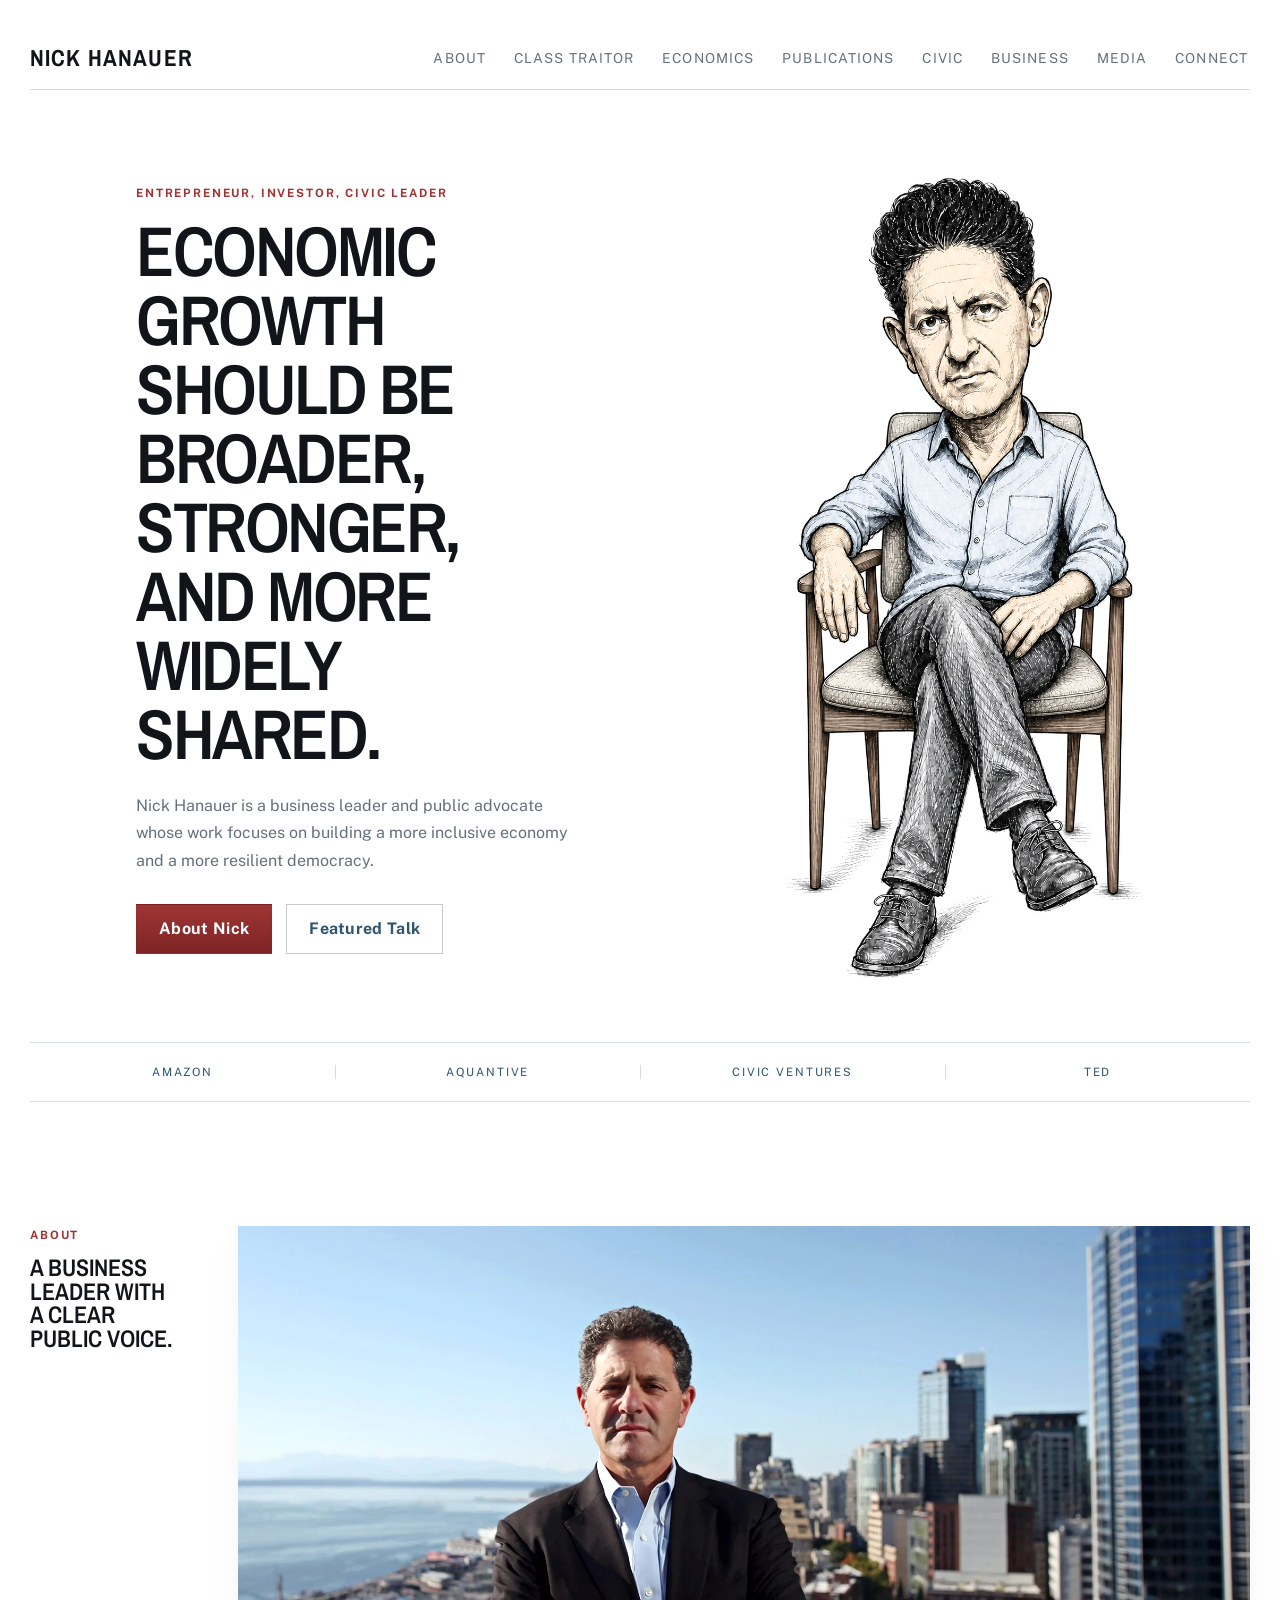
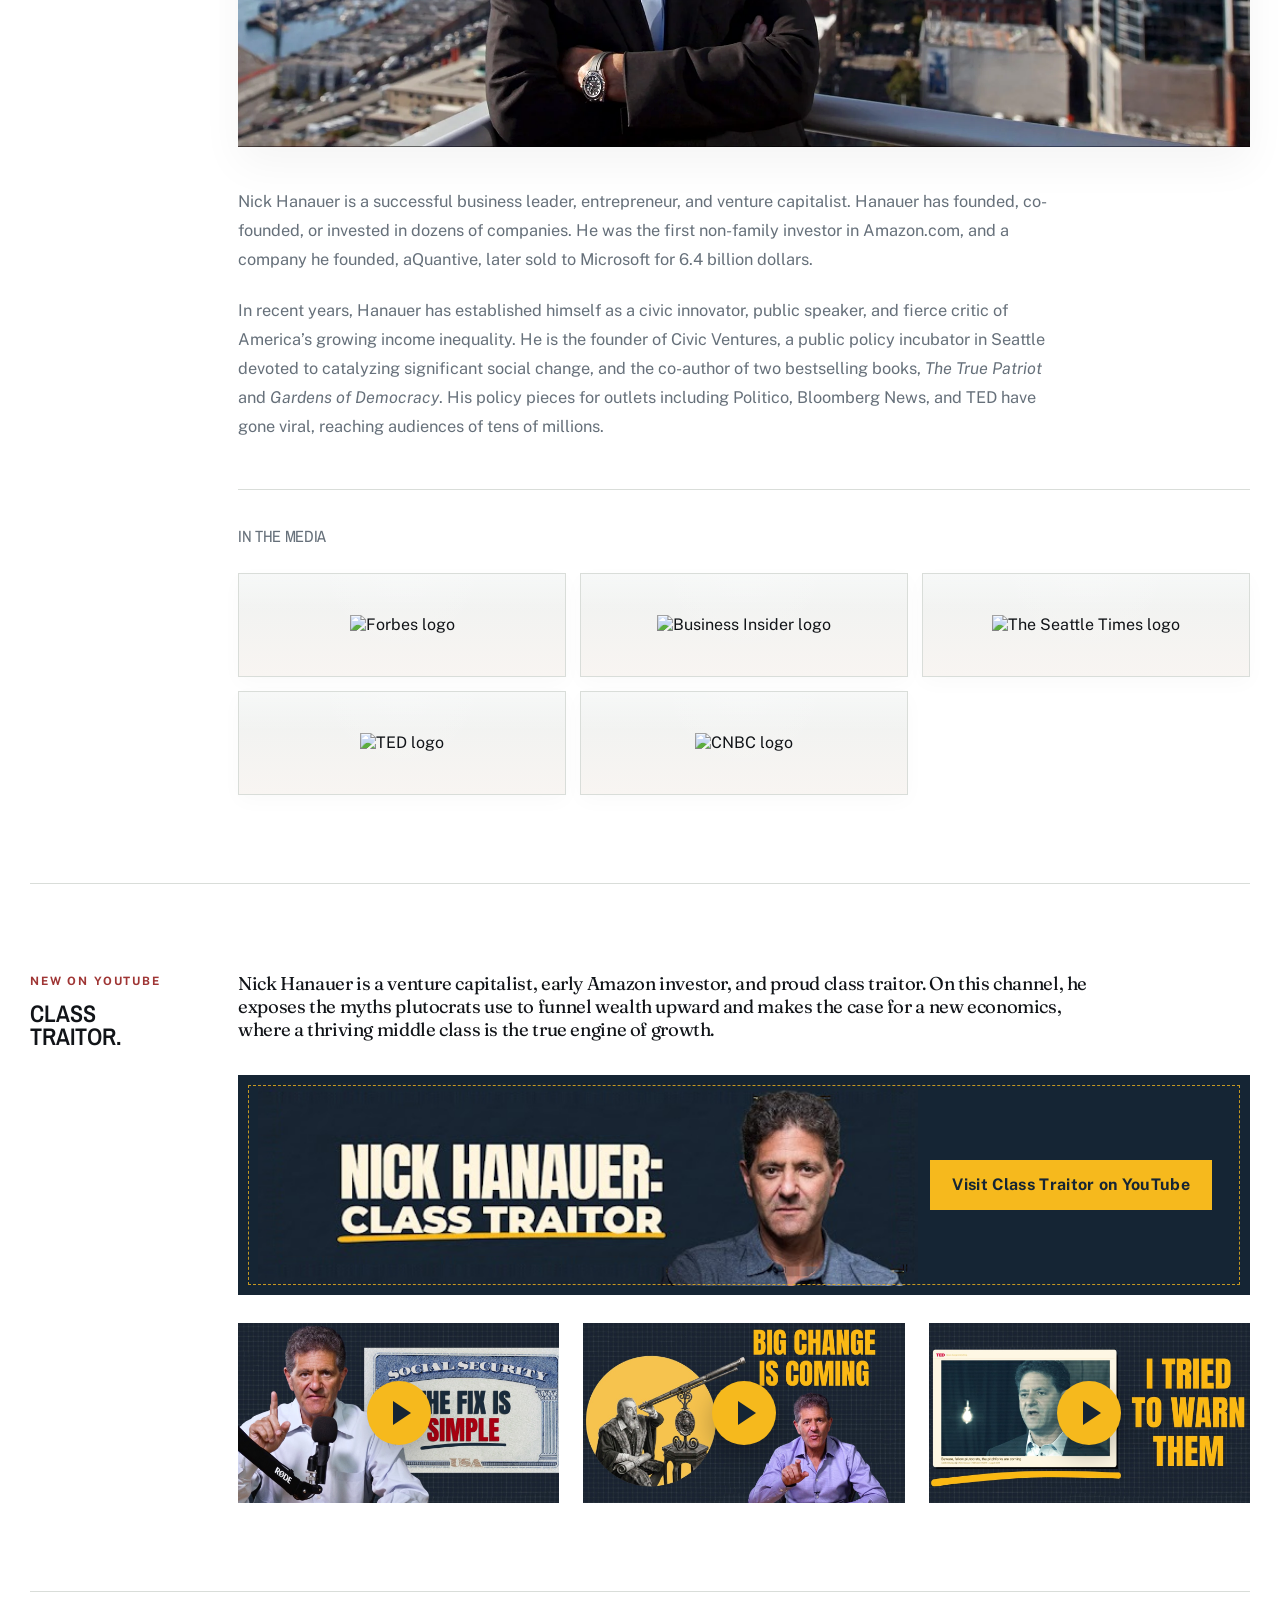
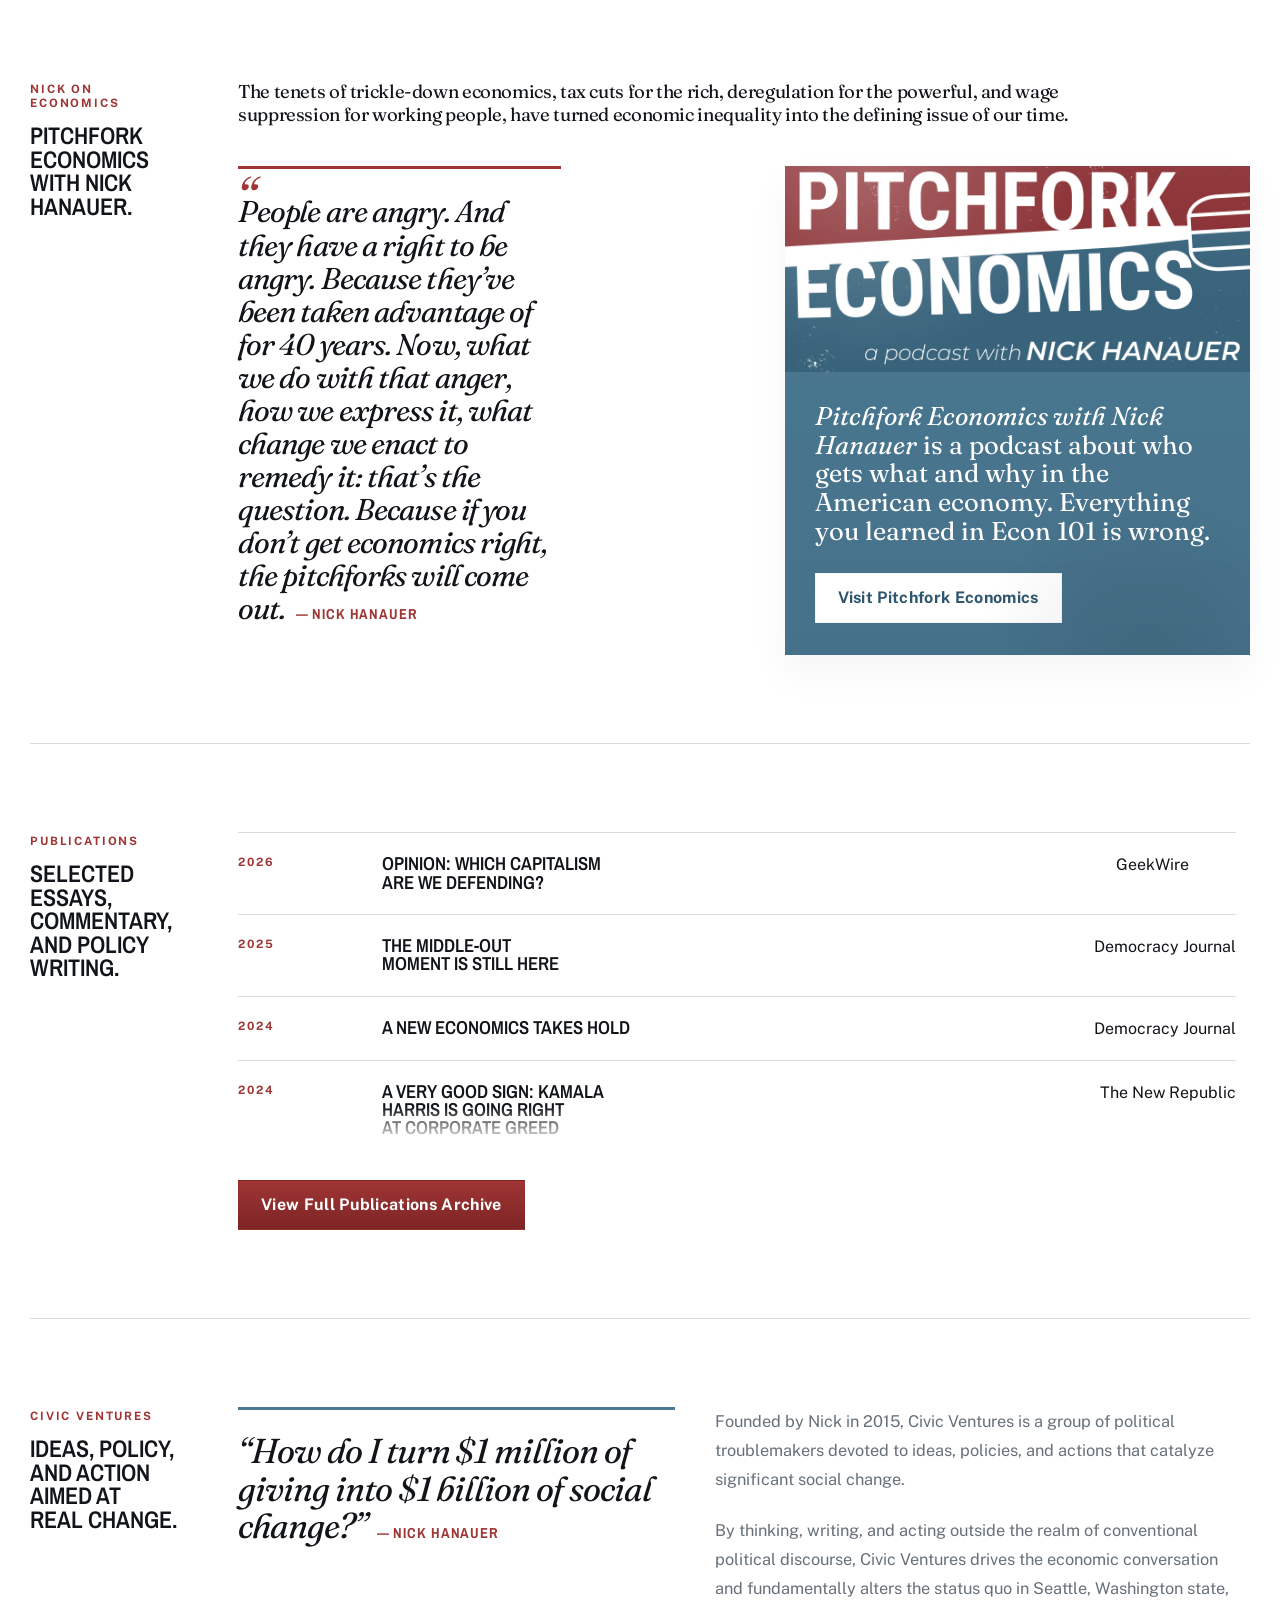
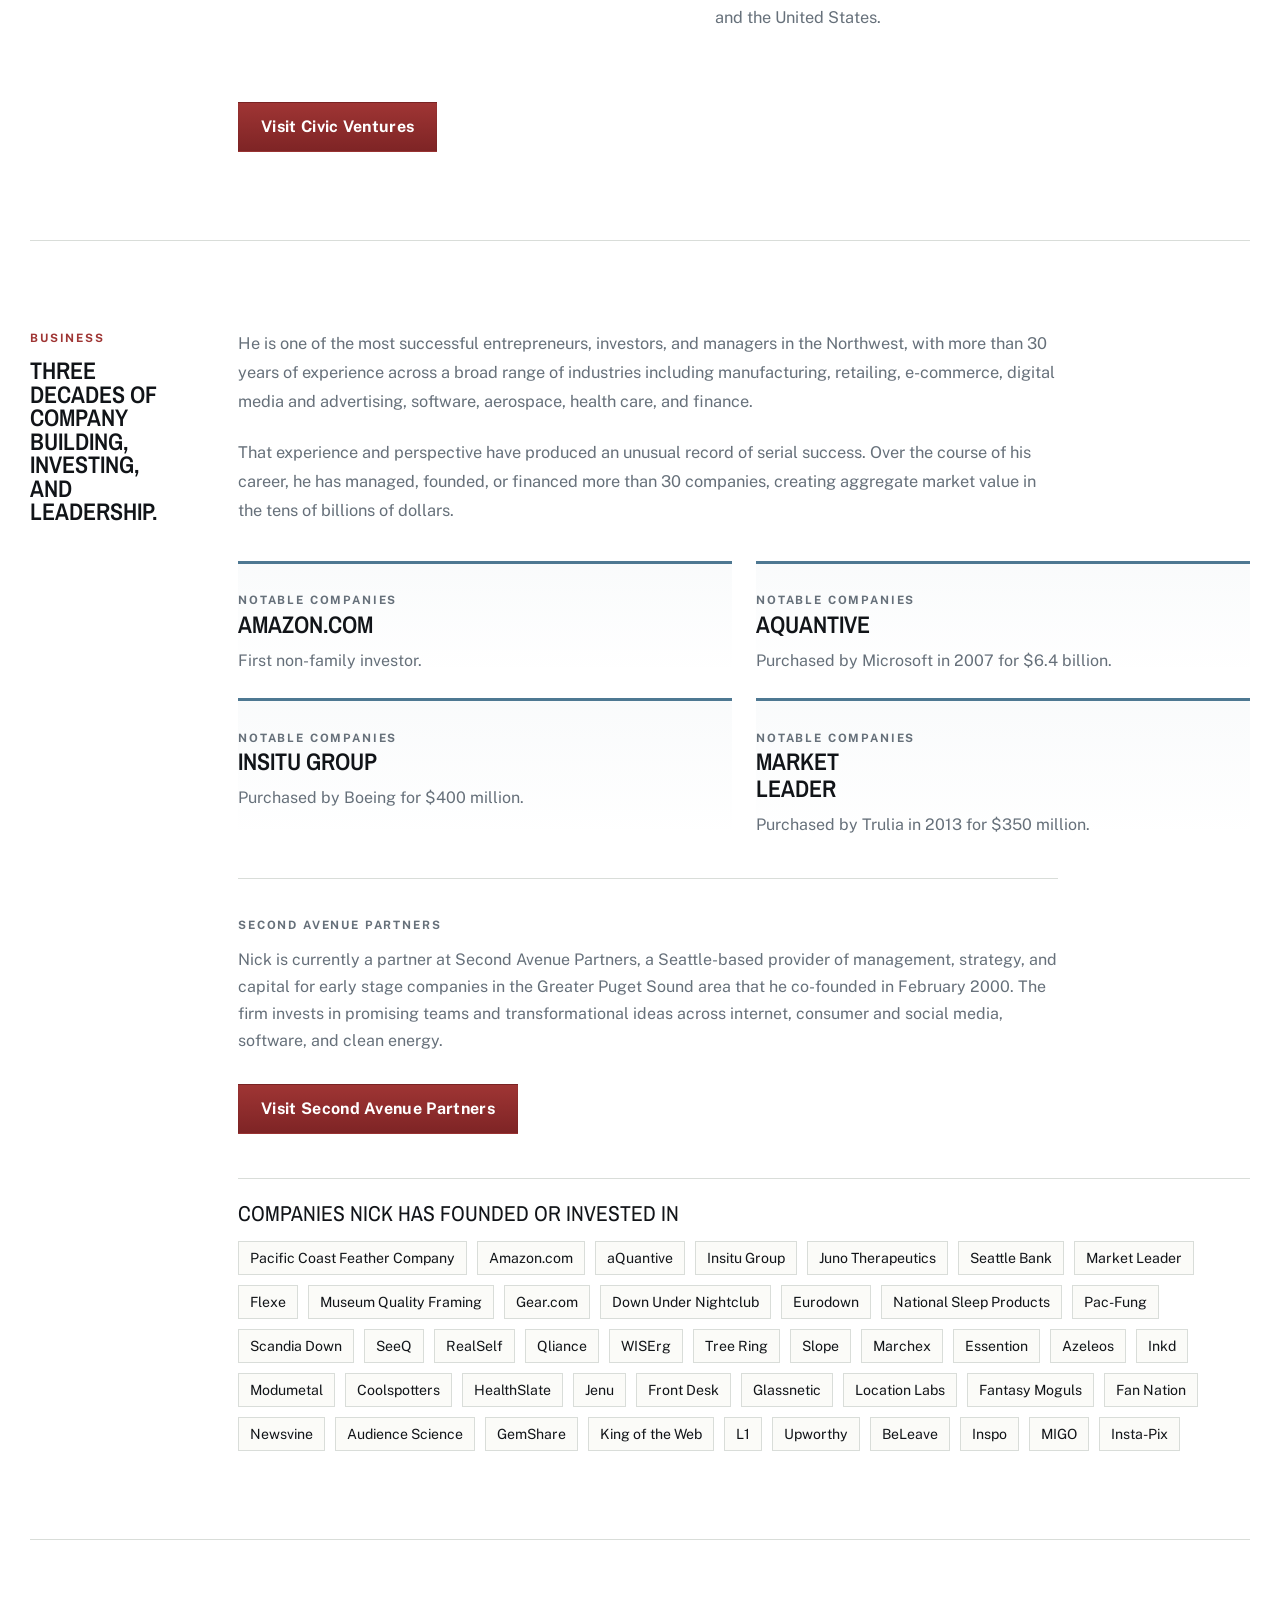
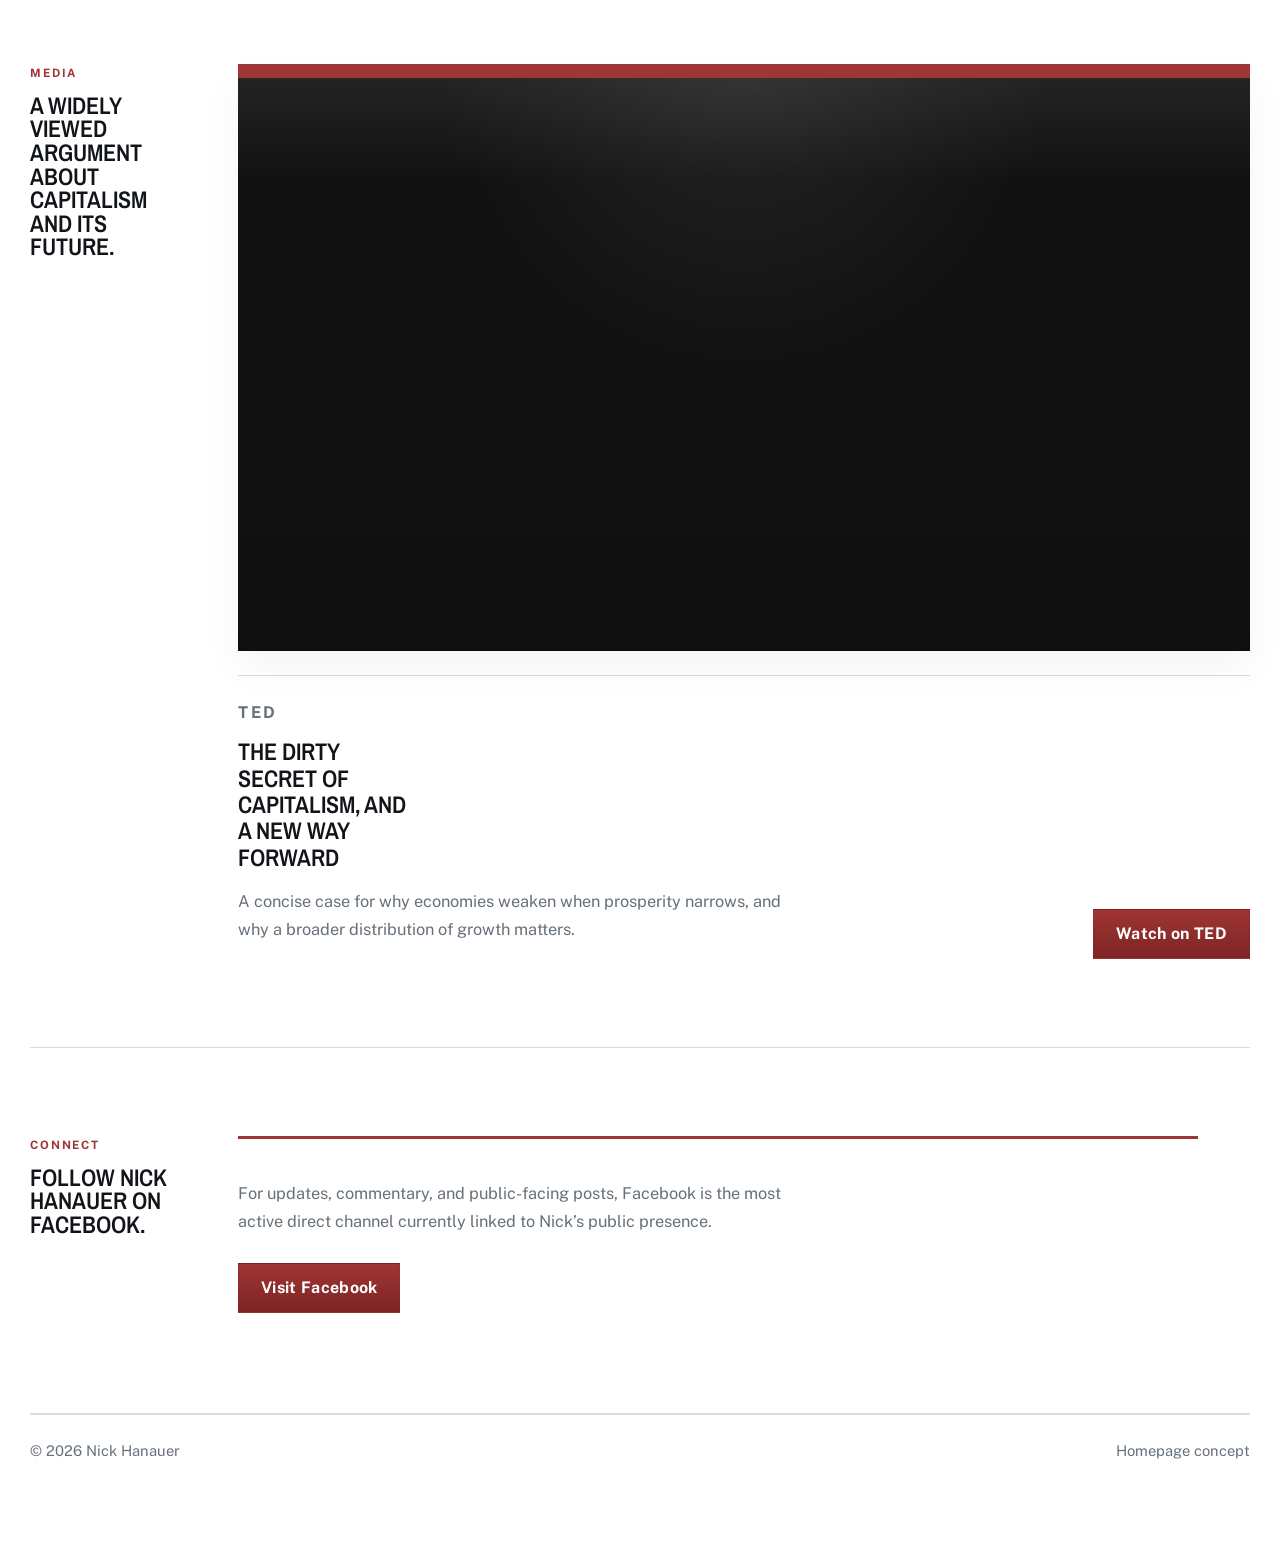
==== index.html @ c059600d "Align hero portrait with proof row" ====
<!doctype html>
<html lang="en">
  <head>
    <meta charset="UTF-8">
    <meta name="viewport" content="width=device-width, initial-scale=1.0">
    <title>Nick Hanauer</title>
    <meta
      name="description"
      content="Nick Hanauer is an entrepreneur, investor, and civic leader focused on building a more inclusive economy."
    >
    <link rel="preconnect" href="https://fonts.googleapis.com">
    <link rel="preconnect" href="https://fonts.gstatic.com" crossorigin>
    <link
      href="https://fonts.googleapis.com/css2?family=Archivo+Narrow:wght@600;700&family=Public+Sans:ital,wght@0,400;0,500;0,600;0,700;0,800;1,300;1,400&family=Fraunces:opsz,wght@9..144,500;9..144,600&display=swap"
      rel="stylesheet"
    >
    <link rel="stylesheet" href="./styles.css?v=8">
    <script src="./script.js?v=2" defer></script>
  </head>
  <body>
    <div class="page-shell">
      <header class="site-header">
        <a class="brand" href="/">Nick Hanauer</a>
        <nav class="site-nav" aria-label="Primary">
          <a href="#about">About</a>
          <a href="#class-traitor">Class Traitor</a>
          <a href="#ideas">Economics</a>
          <a href="#books">Publications</a>
          <a href="#civic">Civic</a>
          <a href="#business">Business</a>
          <a href="#media">Media</a>
          <a href="#contact">Connect</a>
        </nav>
      </header>

      <main>
        <section class="hero">
          <div class="hero-copy">
            <p class="eyebrow">Entrepreneur, Investor, Civic Leader</p>
            <h1>Economic growth should be broader, stronger, and more widely shared.</h1>
            <p class="hero-text">
              Nick Hanauer is a business leader and public advocate whose work
              focuses on building a more inclusive economy and a more resilient
              democracy.
            </p>
            <div class="hero-actions">
              <a class="button button-solid" href="#about">About Nick</a>
              <a class="button button-ghost" href="#media">Featured Talk</a>
            </div>
          </div>
          <div class="hero-portrait-wrap">
            <figure class="hero-portrait">
              <img src="./assets/nick-hero-caricature-newspaper-color-v10.png" alt="Subtly color-washed editorial illustration of Nick Hanauer seated in a narrow modern wood chair">
            </figure>
          </div>
        </section>

        <section class="proof-strip" aria-label="Key credentials">
          <p>Amazon</p>
          <p>aQuantive</p>
          <p>Civic Ventures</p>
          <p>TED</p>
        </section>

        <section class="section intro" id="about">
          <div class="about-layout">
            <div class="section-heading-stack about-rail">
              <p class="section-kicker">About</p>
              <h2>A business leader with a clear public voice.</h2>
            </div>
            <figure class="about-image">
              <img src="./assets/about-kelly-o.webp" alt="Nick Hanauer standing in Seattle">
            </figure>
            <div class="about-copy">
              <p>
                Nick Hanauer is a successful business leader, entrepreneur, and
                venture capitalist. Hanauer has founded, co-founded, or invested
                in dozens of companies. He was the first non-family investor in
                Amazon.com, and a company he founded, aQuantive, later sold to
                Microsoft for 6.4 billion dollars.
              </p>
              <p>
                In recent years, Hanauer has established himself as a civic
                innovator, public speaker, and fierce critic of America’s growing
                income inequality. He is the founder of Civic Ventures, a public
                policy incubator in Seattle devoted to catalyzing significant
                social change, and the co-author of two bestselling books,
                <em>The True Patriot</em> and <em>Gardens of Democracy</em>. His
                policy pieces for outlets including Politico, Bloomberg News, and
                TED have gone viral, reaching audiences of tens of millions.
              </p>
              <div class="media-mentions">
                <p class="media-mentions-title">In the Media</p>
                <div class="media-mentions-grid" aria-label="Media mentions">
                  <div class="media-mention media-mention-forbes">
                    <img
                      src="https://commons.wikimedia.org/wiki/Special:Redirect/file/Forbes_logo.svg"
                      alt="Forbes logo"
                    >
                  </div>
                  <div class="media-mention media-mention-bi">
                    <img
                      src="https://commons.wikimedia.org/wiki/Special:Redirect/file/Business%20Insider%202023%20logo.svg"
                      alt="Business Insider logo"
                    >
                  </div>
                  <div class="media-mention media-mention-times">
                    <img
                      src="https://commons.wikimedia.org/wiki/Special:Redirect/file/The%20Seattle%20Times%20logo.svg"
                      alt="The Seattle Times logo"
                    >
                  </div>
                  <div class="media-mention media-mention-ted">
                    <img
                      src="https://commons.wikimedia.org/wiki/Special:Redirect/file/TED%20three%20letter%20logo.svg"
                      alt="TED logo"
                    >
                  </div>
                  <div class="media-mention media-mention-cnbc">
                    <img
                      src="https://commons.wikimedia.org/wiki/Special:Redirect/file/CNBC%202025.svg"
                      alt="CNBC logo"
                    >
                  </div>
                </div>
              </div>
            </div>
          </div>
        </section>

        <section class="section class-traitor" id="class-traitor" aria-labelledby="class-traitor-title">
          <div class="class-traitor-layout">
            <div class="section-heading-stack class-traitor-rail">
              <p class="section-kicker">New on YouTube</p>
              <h2 id="class-traitor-title">Class Traitor.</h2>
            </div>
            <div class="class-traitor-content">
              <div class="class-traitor-topline">
                <p>
                  Nick Hanauer is a venture capitalist, early Amazon investor,
                  and proud class traitor. On this channel, he exposes the myths
                  plutocrats use to funnel wealth upward and makes the case for a
                  new economics, where a thriving middle class is the true engine
                  of growth.
                </p>
              </div>
              <div class="class-traitor-header">
                <div class="class-traitor-visual">
                  <img
                    class="class-traitor-banner"
                    src="./assets/class-traitor-lockup.jpg"
                    alt="Nick Hanauer: Class Traitor"
                  >
                </div>
                <div class="class-traitor-action">
                  <a
                    class="button class-traitor-button"
                    href="https://www.youtube.com/@nickhanauerclasstraitor"
                    target="_blank"
                    rel="noreferrer"
                  >
                    Visit Class Traitor on YouTube
                  </a>
                </div>
              </div>

              <div class="class-traitor-stage" aria-live="polite" hidden>
                <div class="class-traitor-stage-frame"></div>
              </div>

              <div class="class-traitor-videos" aria-label="Latest Class Traitor videos">
                <article class="class-traitor-video">
                  <div class="class-traitor-frame">
                    <button class="video-poster" type="button" data-youtube-id="oIpr_ajGm8o" aria-label="Play How We Fix Social Security">
                      <img src="./assets/class-traitor-social-security.jpg" alt="">
                      <span class="video-play" aria-hidden="true"></span>
                    </button>
                  </div>
                </article>
                <article class="class-traitor-video">
                  <div class="class-traitor-frame">
                    <button class="video-poster" type="button" data-youtube-id="lfgv3SVcLHk" aria-label="Play An Economic Dam Is Breaking">
                      <img src="./assets/class-traitor-economic-dam.jpg" alt="">
                      <span class="video-play" aria-hidden="true"></span>
                    </button>
                  </div>
                </article>
                <article class="class-traitor-video">
                  <div class="class-traitor-frame">
                    <button class="video-poster" type="button" data-youtube-id="ZjnrUi1CtH8" aria-label="Play The Pitchforks Are Here">
                      <img src="./assets/class-traitor-pitchforks.jpg" alt="">
                      <span class="video-play" aria-hidden="true"></span>
                    </button>
                  </div>
                </article>
              </div>
            </div>
          </div>
        </section>

        <section class="section economics" id="ideas">
          <div class="economics-layout">
            <div class="section-heading-stack economics-rail">
              <p class="section-kicker">Nick On Economics</p>
              <h2>Pitchfork Economics with Nick Hanauer.</h2>
            </div>
            <div class="economics-content">
              <div class="economics-topline">
                <p>
                  The tenets of trickle-down economics, tax cuts for the rich,
                  deregulation for the powerful, and wage suppression for working
                  people, have turned economic inequality into the defining issue
                  of our time.
                </p>
              </div>

              <div class="economics-feature-grid">
                <blockquote class="economics-quote economics-quote-display">
                  <span class="quote-mark">“</span>
                  People are angry. And they have a right to be angry. Because
                  they’ve been taken advantage of for 40 years. Now, what we do
                  with that anger, how we express it, what change we enact to
                  remedy it: that’s the question. Because if you don’t get
                  economics right, the pitchforks will come out.
                  <span class="economics-inline-attribution">— Nick Hanauer</span>
                </blockquote>

                <div class="podcast-feature">
                  <div class="podcast-branding">
                    <img
                      src="./assets/pitchfork-economics-banner.png"
                      alt="Pitchfork Economics banner"
                    >
                  </div>
                  <div class="podcast-copy">
                    <p>
                      <em>Pitchfork Economics with Nick Hanauer</em> is a
                      podcast about who gets what and why in the American
                      economy. Everything you learned in Econ 101 is wrong.
                    </p>
                    <div class="hero-actions">
                      <a class="button button-solid" href="http://www.pitchforkeconomics.com/">
                        Visit Pitchfork Economics
                      </a>
                    </div>
                  </div>
                </div>
              </div>
            </div>
          </div>
        </section>

        <section class="section books" id="books">
          <div class="publications-layout">
            <div class="section-heading-stack publications-rail">
              <p class="section-kicker">Publications</p>
              <h2>Selected essays, commentary, and policy writing.</h2>
            </div>
            <div class="publications-content">
              <div class="list-block">
                <article class="list-row">
                  <p class="list-label">2026</p>
                  <h3>
                    <a href="https://www.geekwire.com/2026/opinion-which-capitalism-are-we-defending/" target="_blank" rel="noreferrer">
                      Opinion: Which capitalism are we defending?
                    </a>
                  </h3>
                  <p>GeekWire</p>
                </article>
                <article class="list-row">
                  <p class="list-label">2025</p>
                  <h3>
                    <a href="https://democracyjournal.org/magazine/76/the-middle-out-moment-is-still-here/" target="_blank" rel="noreferrer">
                      The Middle-Out Moment Is Still Here
                    </a>
                  </h3>
                  <p>Democracy Journal</p>
                </article>
                <article class="list-row">
                  <p class="list-label">2024</p>
                  <h3>
                    <a href="https://democracyjournal.org/magazine/72/a-new-economics-takes-hold/" target="_blank" rel="noreferrer">
                      A New Economics Takes Hold
                    </a>
                  </h3>
                  <p>Democracy Journal</p>
                </article>
                <article class="list-row">
                  <p class="list-label">2024</p>
                  <h3>
                    <a href="https://newrepublic.com/article/184937/harris-price-gouging-corporations" target="_blank" rel="noreferrer">
                      A Very Good Sign: Kamala Harris Is Going Right at Corporate Greed
                    </a>
                  </h3>
                  <p>The New Republic</p>
                </article>
                <article class="list-row">
                  <p class="list-label">2024</p>
                  <h3>
                    <a href="https://newrepublic.com/article/186863/kamala-harris-economic-policy-new-majoritarian-center" target="_blank" rel="noreferrer">
                      How Kamala Harris Is Creating a New Majoritarian Center
                    </a>
                  </h3>
                  <p>The New Republic</p>
                </article>
                <article class="list-row">
                  <p class="list-label">2023</p>
                  <h3>
                    <a href="https://time.com/6343210/bidenomics-middle-out-economics/" target="_blank" rel="noreferrer">
                      Bidenomics is Real Economics
                    </a>
                  </h3>
                  <p>TIME</p>
                </article>
                <article class="list-row">
                  <p class="list-label">2023</p>
                  <h3>
                    <a href="https://prospect.org/economy/transformation-at-heart-of-bidens-middle-out-economic-agenda/" target="_blank" rel="noreferrer">
                      The Transformation at the Heart of Biden’s Middle-Out Economic Agenda
                    </a>
                  </h3>
                  <p>The American Prospect</p>
                </article>
                <article class="list-row">
                  <p class="list-label">2023</p>
                  <h3>
                    <a href="https://prospect.org/economy/six-ways-existing-economic-models-are-killing-the-economy/" target="_blank" rel="noreferrer">
                      Six Ways Existing Economic Models Are Killing the Economy
                    </a>
                  </h3>
                  <p>The American Prospect</p>
                </article>
                <article class="list-row">
                  <p class="list-label">2022</p>
                  <h3>
                    <a href="https://democracyjournal.org/magazine/65/is-middle-out-bidens-new-deal/" target="_blank" rel="noreferrer">
                      Is “Middle-Out” Biden’s New Deal?
                    </a>
                  </h3>
                  <p>Democracy Journal</p>
                </article>
                <article class="list-row">
                  <p class="list-label">2022</p>
                  <h3>
                    <a href="https://newrepublic.com/article/167544/middle-out-economics-biden" target="_blank" rel="noreferrer">
                      I Helped Coin the Phrase “Middle-Out Economics.” Biden Is Making It a Reality
                    </a>
                  </h3>
                  <p>The New Republic</p>
                </article>
                <article class="list-row">
                  <p class="list-label">2021</p>
                  <h3>
                    <a href="https://newrepublic.com/article/163775/biden-plan-tax-rich-people-best-way-grow-economy" target="_blank" rel="noreferrer">
                      Biden’s Plan to Tax Rich People Like Me is the Best Way to Grow the Economy
                    </a>
                  </h3>
                  <p>The New Republic</p>
                </article>
                <article class="list-row">
                  <p class="list-label">2021</p>
                  <h3>
                    <a href="https://www.seattletimes.com/opinion/please-tax-my-capital-gains-profits-washingtons-crises-demand-it/" target="_blank" rel="noreferrer">
                      Please tax my capital-gains profits: Washington’s crises demand it
                    </a>
                  </h3>
                  <p>The Seattle Times</p>
                </article>
                <article class="list-row">
                  <p class="list-label">2020</p>
                  <h3>
                    <a href="https://time.com/5888024/50-trillion-income-inequality-america/" target="_blank" rel="noreferrer">
                      The Top 1% of Americans Have Taken $50 Trillion From the Bottom 90%
                    </a>
                  </h3>
                  <p>TIME</p>
                </article>
                <article class="list-row">
                  <p class="list-label">2020</p>
                  <h3>
                    <a href="https://prospect.org/coronavirus/our-uniquely-american-virus/" target="_blank" rel="noreferrer">
                      Our Uniquely American Virus
                    </a>
                  </h3>
                  <p>The American Prospect</p>
                </article>
                <article class="list-row">
                  <p class="list-label">2019</p>
                  <h3>
                    <a href="https://www.businessinsider.com/overtime-pay-worker-productivity-inequality-2019-6" target="_blank" rel="noreferrer">
                      Bosses like me have had the power to force employees to work overtime for free
                    </a>
                  </h3>
                  <p>Business Insider</p>
                </article>
                <article class="list-row">
                  <p class="list-label">2019</p>
                  <h3>
                    <a href="https://www.politico.com/magazine/story/2019/06/26/democrats-party-of-growth-227212/" target="_blank" rel="noreferrer">
                      Democrats are the Party of Growth: A Sympathetic Zillionaire's Advice to Democrats
                    </a>
                  </h3>
                  <p>Politico</p>
                </article>
                <article class="list-row">
                  <p class="list-label">2018</p>
                  <h3>
                    <a href="https://prospect.org/economy/want-expand-economy-tax-rich/" target="_blank" rel="noreferrer">
                      Want to Expand the Economy? Tax the Rich!
                    </a>
                  </h3>
                  <p>The American Prospect</p>
                </article>
                <article class="list-row">
                  <p class="list-label">2017</p>
                  <h3>
                    <a href="https://www.politico.com/magazine/story/2017/07/18/trumpism-plutocrats-cure-215386/" target="_blank" rel="noreferrer">
                      To My Fellow Plutocrats: You Can Cure Trumpism
                    </a>
                  </h3>
                  <p>Politico</p>
                </article>
                <article class="list-row">
                  <p class="list-label">2016</p>
                  <h3>
                    <a href="https://ideas.ted.com/opinion-how-the-gop-scammed-its-voters-and-created-trump/" target="_blank" rel="noreferrer">
                      Opinion: How the GOP scammed its voters... and created Trump
                    </a>
                  </h3>
                  <p>TED Ideas</p>
                </article>
                <article class="list-row">
                  <p class="list-label">2015</p>
                  <h3>
                    <a href="https://www.theatlantic.com/business/archive/2015/02/stock-buybacks-are-killing-the-american-economy/385259/" target="_blank" rel="noreferrer">
                      Stock Buybacks Are Killing the American Economy
                    </a>
                  </h3>
                  <p>The Atlantic</p>
                </article>
                <article class="list-row">
                  <p class="list-label">2014</p>
                  <h3>
                    <a href="https://www.politico.com/magazine/story/2014/06/the-pitchforks-are-coming-for-us-plutocrats-108014/" target="_blank" rel="noreferrer">
                      The Pitchforks Are Coming... For Us Plutocrats
                    </a>
                  </h3>
                  <p>Politico</p>
                </article>
              </div>
              <div class="hero-actions publications-actions">
                <a class="button button-solid" href="https://www.nickhanauer.com/publications">
                  View Full Publications Archive
                </a>
              </div>
            </div>
          </div>
        </section>

        <section class="section civic" id="civic">
          <div class="civic-layout">
            <div class="section-heading-stack civic-rail">
              <p class="section-kicker">Civic Ventures</p>
              <h2>Ideas, policy, and action aimed at real change.</h2>
            </div>
            <div class="civic-content">
              <blockquote class="civic-quote">
                “How do I turn $1 million of giving into $1 billion of social
                change?” <span class="civic-inline-attribution">— Nick Hanauer</span>
              </blockquote>
              <div class="civic-body">
                <p>
                  Founded by Nick in 2015, Civic Ventures is a group of
                  political troublemakers devoted to ideas, policies, and
                  actions that catalyze significant social change.
                </p>
                <p>
                  By thinking, writing, and acting outside the realm of
                  conventional political discourse, Civic Ventures drives the
                  economic conversation and fundamentally alters the status quo
                  in Seattle, Washington state, and the United States.
                </p>
              </div>
              <div class="hero-actions">
                <a class="button button-solid" href="http://civic-ventures.com/">
                  Visit Civic Ventures
                </a>
              </div>
            </div>
          </div>
        </section>

        <section class="section business" id="business">
          <div class="business-layout">
            <div class="section-heading-stack business-rail">
              <p class="section-kicker">Business</p>
              <h2>Three decades of company building, investing, and leadership.</h2>
            </div>
            <div class="business-content">
              <div class="business-intro">
                <p>
                  He is one of the most successful entrepreneurs, investors, and
                  managers in the Northwest, with more than 30 years of
                  experience across a broad range of industries including
                  manufacturing, retailing, e-commerce, digital media and
                  advertising, software, aerospace, health care, and finance.
                </p>
                <p>
                  That experience and perspective have produced an unusual
                  record of serial success. Over the course of his career, he
                  has managed, founded, or financed more than 30 companies,
                  creating aggregate market value in the tens of billions of
                  dollars.
                </p>
              </div>

              <div class="business-highlights">
                <article class="business-highlight">
                  <p class="list-label">Notable Companies</p>
                  <h3>Amazon.com</h3>
                  <p>First non-family investor.</p>
                </article>
                <article class="business-highlight">
                  <p class="list-label">Notable Companies</p>
                  <h3>aQuantive</h3>
                  <p>Purchased by Microsoft in 2007 for $6.4 billion.</p>
                </article>
                <article class="business-highlight">
                  <p class="list-label">Notable Companies</p>
                  <h3>Insitu Group</h3>
                  <p>Purchased by Boeing for $400 million.</p>
                </article>
                <article class="business-highlight">
                  <p class="list-label">Notable Companies</p>
                  <h3>Market Leader</h3>
                  <p>Purchased by Trulia in 2013 for $350 million.</p>
                </article>
              </div>

              <div class="business-partner">
                <p class="list-label">Second Avenue Partners</p>
                <p>
                  Nick is currently a partner at Second Avenue Partners, a
                  Seattle-based provider of management, strategy, and capital
                  for early stage companies in the Greater Puget Sound area that
                  he co-founded in February 2000. The firm invests in promising
                  teams and transformational ideas across internet, consumer and
                  social media, software, and clean energy.
                </p>
                <div class="hero-actions">
                  <a class="button button-solid" href="https://www.secondave.com/">
                    Visit Second Avenue Partners
                  </a>
                </div>
              </div>

              <div class="business-companies">
                <p class="business-companies-title">Companies Nick has founded or invested in</p>
                <div class="business-company-grid">
                  <span>Pacific Coast Feather Company</span>
                  <span>Amazon.com</span>
                  <span>aQuantive</span>
                  <span>Insitu Group</span>
                  <span>Juno Therapeutics</span>
                  <span>Seattle Bank</span>
                  <span>Market Leader</span>
                  <span>Flexe</span>
                  <span>Museum Quality Framing</span>
                  <span>Gear.com</span>
                  <span>Down Under Nightclub</span>
                  <span>Eurodown</span>
                  <span>National Sleep Products</span>
                  <span>Pac-Fung</span>
                  <span>Scandia Down</span>
                  <span>SeeQ</span>
                  <span>RealSelf</span>
                  <span>Qliance</span>
                  <span>WISErg</span>
                  <span>Tree Ring</span>
                  <span>Slope</span>
                  <span>Marchex</span>
                  <span>Essention</span>
                  <span>Azeleos</span>
                  <span>Inkd</span>
                  <span>Modumetal</span>
                  <span>Coolspotters</span>
                  <span>HealthSlate</span>
                  <span>Jenu</span>
                  <span>Front Desk</span>
                  <span>Glassnetic</span>
                  <span>Location Labs</span>
                  <span>Fantasy Moguls</span>
                  <span>Fan Nation</span>
                  <span>Newsvine</span>
                  <span>Audience Science</span>
                  <span>GemShare</span>
                  <span>King of the Web</span>
                  <span>L1</span>
                  <span>Upworthy</span>
                  <span>BeLeave</span>
                  <span>Inspo</span>
                  <span>MIGO</span>
                  <span>Insta-Pix</span>
                </div>
              </div>
            </div>
          </div>
        </section>

        <section class="section media" id="media">
          <div class="media-layout">
            <div class="section-heading-stack media-rail">
              <p class="section-kicker">Media</p>
              <h2>A widely viewed argument about capitalism and its future.</h2>
            </div>
            <div class="media-feature">
              <div class="video-frame">
                <iframe
                  src="https://embed.ted.com/talks/nick_hanauer_the_dirty_secret_of_capitalism_and_a_new_way_forward"
                  title="Nick Hanauer TED Talk"
                  loading="lazy"
                  allow="autoplay; fullscreen; picture-in-picture"
                  allowfullscreen
                ></iframe>
              </div>
              <div class="media-caption">
                <div class="media-copy">
                  <p class="list-label">TED</p>
                  <h3>The dirty secret of capitalism, and a new way forward</h3>
                  <p>
                    A concise case for why economies weaken when prosperity narrows,
                    and why a broader distribution of growth matters.
                  </p>
                </div>
                <div class="hero-actions">
                  <a class="button button-solid" href="https://www.ted.com/talks/nick_hanauer_the_dirty_secret_of_capitalism_and_a_new_way_forward">Watch on TED</a>
                </div>
              </div>
            </div>
          </div>
        </section>

        <section class="section contact" id="contact">
          <div class="contact-layout">
            <div class="section-heading-stack contact-rail">
              <p class="section-kicker">Connect</p>
              <h2>Follow Nick Hanauer on Facebook.</h2>
            </div>
            <div class="contact-panel">
              <p>
                For updates, commentary, and public-facing posts, Facebook is the
                most active direct channel currently linked to Nick’s public
                presence.
              </p>
              <div class="hero-actions">
                <a class="button button-solid" href="https://www.facebook.com/NickHanauer">Visit Facebook</a>
              </div>
            </div>
          </div>
        </section>
      </main>

      <footer class="site-footer">
        <p>© 2026 Nick Hanauer</p>
        <p>Homepage concept</p>
      </footer>
    </div>
  </body>
</html>
---- styles.css ----
:root {
  --bg: #ffffff;
  --surface: #ffffff;
  --surface-soft: #f7f8fa;
  --surface-tint: #fbfbf8;
  --text: #111418;
  --muted: #66707a;
  --line: #d9ddd9;
  --line-strong: #c7ccc8;
  --accent: #4e7892;
  --accent-deep: #2e566e;
  --signal: #9f3534;
  --signal-deep: #7e2425;
  --accent-soft: #eef4f7;
  --shadow: 0 18px 40px rgba(16, 20, 24, 0.045);
  --max-width: 1220px;
  --rail-width: 168px;
  --section-gap: 40px;
  --body-measure: 82ch;
}

* {
  box-sizing: border-box;
}

html {
  scroll-behavior: smooth;
}

body {
  margin: 0;
  font-family: "Public Sans", sans-serif;
  color: var(--text);
  -webkit-font-smoothing: antialiased;
  text-rendering: optimizeLegibility;
  background: #ffffff;
}

img,
iframe {
  max-width: 100%;
}

a {
  color: inherit;
  text-decoration: none;
}

.page-shell {
  width: min(calc(100% - 32px), var(--max-width));
  margin: 0 auto;
  padding: 20px 0 64px;
  position: relative;
}

.page-shell::before {
  content: "";
  position: absolute;
  inset: 86px 0 auto 0;
  height: 560px;
  background: none;
  pointer-events: none;
  z-index: 0;
}

.site-header,
.proof-strip,
.site-footer {
  border: 1px solid var(--line);
  background: #ffffff;
  position: relative;
  z-index: 1;
}

.site-header {
  display: flex;
  align-items: center;
  justify-content: space-between;
  gap: 28px;
  padding: 22px 0 16px;
  border-radius: 0;
  border-left: 0;
  border-right: 0;
  border-top: 0;
  box-shadow: none;
  position: sticky;
  top: 0;
  backdrop-filter: blur(10px);
  z-index: 20;
}

.brand {
  font-family: "Archivo Narrow", sans-serif;
  font-size: 1.45rem;
  font-weight: 700;
  letter-spacing: 0.05em;
  text-transform: uppercase;
}

.site-nav {
  display: flex;
  flex-wrap: wrap;
  gap: 28px;
  color: var(--muted);
  font-size: 0.86rem;
  letter-spacing: 0.08em;
  text-transform: uppercase;
  padding-right: 2px;
  row-gap: 10px;
}

.site-nav a:hover,
.site-nav a:focus-visible {
  color: var(--text);
}

.site-nav a {
  position: relative;
}

.site-nav a::after {
  content: "";
  position: absolute;
  left: 0;
  right: 0;
  bottom: -8px;
  height: 1px;
  background: currentColor;
  transform: scaleX(0);
  transform-origin: left;
  transition: transform 180ms ease;
}

.site-nav a:hover::after,
.site-nav a:focus-visible::after {
  transform: scaleX(1);
}

.hero {
  display: grid;
  grid-template-columns: repeat(2, minmax(0, 1fr));
  width: min(100%, 1120px);
  gap: 32px;
  align-items: center;
  margin: 72px auto 0;
  position: relative;
  z-index: 1;
}

.hero-copy,
.contact-panel,
.idea-card {
  border: 0;
  background: transparent;
  box-shadow: none;
}

.hero-copy {
  padding: 0;
  min-height: auto;
  max-width: 44rem;
  align-self: center;
}

.hero-portrait-wrap {
  position: relative;
  align-self: center;
  justify-self: center;
  display: grid;
  place-items: center;
  width: 100%;
  transform: none;
  background: #ffffff;
}

.hero-portrait-wrap::before {
  display: none;
}

.hero-portrait {
  margin: 0;
  padding-top: 0;
  display: grid;
  place-items: center;
  width: 100%;
  align-self: end;
  background: #ffffff;
  border: 0;
  box-shadow: none;
  position: relative;
  z-index: 1;
}

.hero-portrait img {
  display: block;
  width: 100%;
  max-width: 100%;
  max-height: none;
  height: auto;
  margin-inline: auto;
  object-fit: contain;
  object-position: center;
  opacity: 1;
  filter: brightness(1.01) contrast(1.01);
}

@media (min-width: 981px) {
  .hero {
    transform: translateX(18px);
  }

  .hero-copy {
    transform: translateX(38px);
  }

  .hero-portrait-wrap {
    transform: translateX(28px);
  }
}

.eyebrow,
.section-kicker,
.feature-label,
.list-label {
  margin: 0 0 16px;
  text-transform: uppercase;
  letter-spacing: 0.16em;
  font-size: 0.72rem;
  color: var(--signal);
  font-weight: 700;
}

h1,
h2,
h3 {
  margin: 0;
  font-family: "Archivo Narrow", sans-serif;
  font-weight: 600;
  line-height: 0.98;
  text-transform: uppercase;
}

h1 {
  font-size: clamp(2.75rem, 5.5vw, 5.1rem);
  max-width: 10ch;
  letter-spacing: -0.035em;
}

h1 span {
  color: var(--signal);
}

.hero-text,
.intro-grid p,
.idea-card p,
.feature-panel p,
.media-copy p,
.contact-panel p,
.site-footer p {
  line-height: 1.65;
  color: var(--muted);
  font-size: 1.02rem;
}

.hero-text {
  max-width: 44ch;
  margin: 24px 0 0;
  font-size: 1rem;
  line-height: 1.72;
}

.hero-actions {
  display: flex;
  flex-wrap: wrap;
  gap: 14px;
  margin-top: 30px;
  align-items: center;
}

.button {
  display: inline-flex;
  align-items: center;
  justify-content: center;
  min-height: 50px;
  padding: 0 22px;
  border-radius: 0;
  font-weight: 700;
  letter-spacing: 0.02em;
  line-height: 1;
  white-space: nowrap;
  transition: transform 180ms ease, background-color 180ms ease, border-color 180ms ease, box-shadow 180ms ease;
}

.button:hover {
  transform: translateY(-1px);
  box-shadow: 0 10px 22px rgba(16, 20, 24, 0.08);
}

.button-solid {
  background: linear-gradient(180deg, var(--signal), var(--signal-deep));
  color: #fff;
  border: 1px solid rgba(0, 0, 0, 0.04);
}

.button-ghost {
  border: 1px solid var(--line-strong);
  color: var(--accent-deep);
  background: rgba(255, 255, 255, 0.92);
}

.proof-strip {
  display: grid;
  grid-template-columns: repeat(4, 1fr);
  gap: 0;
  margin-top: 64px;
  padding: 22px 0;
  border-radius: 0;
  border-left: 0;
  border-right: 0;
  text-transform: uppercase;
  letter-spacing: 0.16em;
  font-size: 0.72rem;
  color: var(--accent-deep);
}

.proof-strip p {
  margin: 0;
  text-align: center;
  position: relative;
}

.proof-strip p:not(:first-child)::before {
  content: "";
  position: absolute;
  left: 0;
  top: 50%;
  width: 1px;
  height: 14px;
  background: var(--line);
  transform: translateY(-50%);
}

.section {
  margin-top: 0;
  padding: 88px 0;
  border-radius: 0;
  background: transparent;
  border: 0;
  border-bottom: 1px solid var(--line);
  scroll-margin-top: 88px;
}

.section-heading {
  max-width: none;
}

.section-heading-split {
  display: grid;
  grid-template-columns: var(--rail-width) minmax(0, 1fr);
  gap: var(--section-gap);
  align-items: start;
}

.section-heading-stack {
  grid-column: 1;
  max-width: 148px;
  padding-top: 2px;
}

.section-heading-stack .section-kicker {
  margin-bottom: 14px;
}

.section-heading-stack h2 {
  text-wrap: balance;
}

.section-heading h2 {
  font-size: clamp(1.9rem, 3.6vw, 2.75rem);
  line-height: 0.98;
  max-width: 12ch;
}

.media-layout {
  display: grid;
  grid-template-columns: var(--rail-width) minmax(0, 1fr);
  gap: var(--section-gap);
  margin-top: 36px;
}

.media-rail {
  grid-column: 1;
  max-width: 148px;
}

.about-layout {
  display: grid;
  grid-template-columns: var(--rail-width) minmax(0, 1fr);
  gap: var(--section-gap);
  margin-top: 36px;
  align-items: start;
}

.about-rail {
  grid-column: 1;
  grid-row: 1 / span 2;
  max-width: 148px;
}

.about-image {
  grid-column: 2;
  grid-row: 1;
  margin: 0;
  width: 100%;
  max-width: none;
  align-self: start;
}

.about-image img {
  display: block;
  width: 100%;
  height: auto;
  box-shadow: var(--shadow);
  filter: saturate(0.98) contrast(1.03) brightness(1.01);
}

.about-copy {
  grid-column: 2;
  grid-row: 2;
  width: 100%;
  max-width: none;
}

.about-copy p {
  margin: 0 0 1.35rem;
  line-height: 1.78;
  color: var(--muted);
  font-size: 1.02rem;
  max-width: var(--body-measure);
}

.about-copy p:last-child {
  margin-bottom: 0;
}

.media-mentions {
  margin-top: 3rem;
  padding-top: 2rem;
  border-top: 1px solid var(--line);
}

.media-mentions-title {
  margin: 0 0 1rem;
  font-family: "Archivo Narrow", sans-serif;
  font-size: 1.35rem;
  line-height: 1;
  color: var(--text);
  text-transform: uppercase;
  letter-spacing: -0.02em;
}

.media-mentions-grid {
  display: grid;
  grid-template-columns: repeat(3, minmax(0, 1fr));
  gap: 14px;
}

.media-mention {
  display: flex;
  align-items: center;
  justify-content: center;
  min-height: 104px;
  padding: 1rem;
  background:
    linear-gradient(180deg, rgba(78, 120, 146, 0.07), rgba(159, 53, 52, 0.03)),
    var(--surface-tint);
  border: 1px solid var(--line);
  color: var(--text);
  text-align: center;
  box-shadow: 0 6px 20px rgba(16, 20, 24, 0.025);
  position: relative;
  overflow: hidden;
}

.media-mention::before {
  content: "";
  position: absolute;
  inset: 0;
  background:
    linear-gradient(180deg, rgba(255, 255, 255, 0.5), transparent 38%),
    radial-gradient(circle at 50% 0%, rgba(255, 255, 255, 0.16), transparent 48%);
  pointer-events: none;
}

.media-mention img {
  display: block;
  width: auto;
  max-width: 85%;
  max-height: 42px;
  height: auto;
  filter: saturate(0.95);
}

.media-mention-ted img,
.media-mention-cnbc img {
  max-height: 48px;
}

.media-mention-times img {
  max-height: 34px;
}

.media-mention-bi img {
  max-height: 32px;
}

.media-copy h3 {
  font-size: 1.5rem;
  line-height: 1.1;
  max-width: 16ch;
}

.class-traitor {
  --class-traitor-bg: #152534;
  --class-traitor-tan: #eadcc2;
  --class-traitor-yellow: #f6b91d;
}

.class-traitor-layout {
  display: grid;
  grid-template-columns: var(--rail-width) minmax(0, 1fr);
  gap: var(--section-gap);
  align-items: start;
}

.class-traitor-rail {
  grid-column: 1;
  max-width: 148px;
}

.class-traitor-content {
  grid-column: 2;
  min-width: 0;
}

.class-traitor-topline {
  margin-bottom: 34px;
}

.class-traitor-topline p {
  max-width: 54rem;
  margin: 0;
  font-family: "Fraunces", serif;
  font-size: clamp(1.15rem, 1.45vw, 1.4rem);
  line-height: 1.24;
  letter-spacing: -0.02em;
  color: var(--text);
}

.class-traitor-header {
  display: flex;
  align-items: center;
  min-height: 220px;
  position: relative;
  background: var(--class-traitor-bg);
  color: var(--class-traitor-tan);
  overflow: hidden;
}

.class-traitor-header::after {
  content: "";
  position: absolute;
  inset: 10px;
  z-index: 2;
  border: 1px dashed rgba(246, 185, 29, 0.78);
  pointer-events: none;
}

.class-traitor-visual {
  flex: 1 1 auto;
  min-width: 0;
  overflow: hidden;
  padding-left: 20px;
}

.class-traitor-banner {
  display: block;
  width: 100%;
  height: auto;
}

.class-traitor-action {
  flex: 0 0 auto;
  display: flex;
  align-items: center;
  align-self: stretch;
  padding: 34px 38px 34px 12px;
}

.class-traitor-button {
  margin: 0;
  color: var(--class-traitor-bg);
  background: var(--class-traitor-yellow);
}

.class-traitor-stage {
  margin-top: 28px;
  scroll-margin-top: 110px;
}

.class-traitor-stage-frame {
  position: relative;
  width: 100%;
  aspect-ratio: 16 / 9;
  overflow: hidden;
  background: var(--class-traitor-bg);
}

.class-traitor-stage-frame iframe {
  position: absolute;
  inset: 0;
  width: 100%;
  height: 100%;
  border: 0;
}

.class-traitor-videos {
  display: grid;
  grid-template-columns: repeat(3, minmax(0, 1fr));
  gap: 24px;
  margin-top: 28px;
}

.class-traitor-video {
  min-width: 0;
}

.class-traitor-frame {
  position: relative;
  overflow: hidden;
  width: 100%;
  min-width: 0;
  aspect-ratio: 16 / 9;
  background: var(--class-traitor-bg);
}

.class-traitor-frame iframe {
  display: block;
  position: absolute;
  inset: 0;
  width: 100% !important;
  max-width: 100%;
  height: 100%;
  border: 0;
}

.video-poster {
  position: absolute;
  inset: 0;
  width: 100%;
  height: 100%;
  padding: 0;
  border: 0;
  background: var(--class-traitor-bg);
  cursor: pointer;
  overflow: hidden;
}

.video-poster img {
  display: block;
  width: 100%;
  height: 100%;
  object-fit: cover;
  transform: scale(1.065);
  transition: transform 220ms ease, filter 220ms ease;
}

.video-poster:hover img,
.video-poster:focus-visible img {
  transform: scale(1.085);
  filter: brightness(0.78);
}

.video-poster.is-active {
  outline: 3px solid var(--class-traitor-yellow);
  outline-offset: 4px;
}

.video-play {
  position: absolute;
  left: 50%;
  top: 50%;
  width: 64px;
  height: 64px;
  border-radius: 50%;
  background: var(--class-traitor-yellow);
  box-shadow: 0 10px 28px rgba(0, 0, 0, 0.28);
  transform: translate(-50%, -50%);
}

.video-play::after {
  content: "";
  position: absolute;
  left: 26px;
  top: 20px;
  border-top: 12px solid transparent;
  border-bottom: 12px solid transparent;
  border-left: 18px solid var(--class-traitor-bg);
}

.economics-layout {
  display: grid;
  grid-template-columns: var(--rail-width) minmax(0, 1fr);
  gap: var(--section-gap);
  align-items: start;
}

.economics-rail {
  grid-column: 1;
  max-width: 148px;
}

.economics-content {
  grid-column: 2;
}

.economics-topline {
  width: 100%;
  max-width: none;
  margin-bottom: 40px;
}

.economics-topline p {
  margin: 0;
  font-family: "Fraunces", serif;
  font-size: clamp(1.15rem, 1.45vw, 1.4rem);
  line-height: 1.24;
  letter-spacing: -0.02em;
  color: var(--text);
  max-width: 54rem;
}

.economics-feature-grid {
  display: grid;
  grid-template-columns: minmax(0, 1.05fr) minmax(320px, 0.95fr);
  gap: 32px;
  align-items: start;
}

.economics-quote {
  margin: 0;
  color: var(--text);
}

.economics-quote-display {
  position: relative;
  min-height: 100%;
  padding: 26px 0 0 0;
  font-family: "Fraunces", serif;
  font-size: clamp(1.62rem, 2.35vw, 2.4rem);
  font-style: italic;
  line-height: 1.1;
  letter-spacing: -0.03em;
  border-top: 3px solid var(--signal);
  max-width: 17ch;
}

.quote-mark {
  position: absolute;
  top: 8px;
  left: -0.04em;
  font-family: "Fraunces", serif;
  font-size: 1.7em;
  line-height: 0.8;
  color: var(--signal);
}

.economics-inline-attribution {
  display: inline-block;
  margin-left: 0.35em;
  white-space: nowrap;
  font-family: "Archivo Narrow", sans-serif;
  font-size: 0.48em;
  font-style: normal;
  font-weight: 700;
  letter-spacing: 0.06em;
  text-transform: uppercase;
  color: var(--signal);
  vertical-align: baseline;
}

.economics-topline-attribution {
  display: inline-block;
  margin-left: 0.35em;
  white-space: nowrap;
  font-family: "Archivo Narrow", sans-serif;
  font-size: 0.72em;
  font-style: normal;
  font-weight: 700;
  letter-spacing: 0.06em;
  text-transform: uppercase;
  color: var(--signal);
}

.podcast-feature {
  background:
    linear-gradient(180deg, rgba(255, 255, 255, 0.02), rgba(0, 0, 0, 0.05)),
    #497791;
  color: #fff;
  box-shadow: var(--shadow);
  position: relative;
  overflow: hidden;
}

.podcast-feature::before {
  content: "";
  position: absolute;
  inset: 0;
  background:
    radial-gradient(circle at 18% 0%, rgba(255, 255, 255, 0.22), transparent 32%),
    radial-gradient(circle at 78% 100%, rgba(0, 0, 0, 0.08), transparent 28%),
    linear-gradient(180deg, rgba(255, 255, 255, 0.07), transparent 28%);
  pointer-events: none;
}

.podcast-branding img {
  display: block;
  width: 100%;
  height: auto;
}

.podcast-copy {
  padding: 30px 30px 32px;
}

.podcast-copy p {
  margin: 0;
  max-width: 31ch;
  font-family: "Fraunces", serif;
  font-size: clamp(1.36rem, 2vw, 1.95rem);
  line-height: 1.12;
  color: #fff;
}

.podcast-copy .hero-actions {
  margin-top: 28px;
  margin-bottom: 0;
}

.podcast-copy .button-solid {
  background: #fff;
  color: var(--accent-deep);
}

.list-block {
  margin-top: 36px;
}

.publications-layout {
  display: grid;
  grid-template-columns: var(--rail-width) minmax(0, 1fr);
  gap: var(--section-gap);
  align-items: start;
}

.publications-rail {
  grid-column: 1;
  max-width: 148px;
}

.publications-content {
  grid-column: 2;
}

.publications-actions {
  margin-top: 36px;
}

.publications-content .list-block {
  margin-top: 0;
  max-height: 19.5rem;
  overflow-y: auto;
  padding-right: 14px;
  padding-bottom: 2px;
  mask-image: linear-gradient(to bottom, #000 0%, #000 88%, transparent 100%);
  -webkit-mask-image: linear-gradient(to bottom, #000 0%, #000 88%, transparent 100%);
  scrollbar-width: thin;
  scrollbar-color: var(--line) transparent;
}

.publications-content .list-block::-webkit-scrollbar {
  width: 10px;
}

.publications-content .list-block::-webkit-scrollbar-track {
  background: transparent;
}

.publications-content .list-block::-webkit-scrollbar-thumb {
  background: var(--line);
}

.list-row {
  display: grid;
  grid-template-columns: 112px minmax(0, 1.45fr) minmax(120px, 0.8fr);
  gap: 32px;
  padding: 22px 0;
  border-top: 1px solid var(--line);
  align-items: start;
}

.list-row:last-child {
  border-bottom: 1px solid var(--line);
}

.list-row h3,
.list-row p {
  margin: 0;
}

.list-row h3 {
  text-wrap: balance;
  max-width: 30ch;
}

.list-row > p:last-child {
  justify-self: end;
  text-align: left;
  min-width: 12ch;
}

.list-row h3 a {
  text-decoration: none;
  border-bottom: 1px solid transparent;
  transition: border-color 180ms ease, color 180ms ease;
}

.list-row h3 a:hover,
.list-row h3 a:focus-visible {
  color: var(--accent-deep);
  border-bottom-color: currentColor;
}

.civic-layout {
  display: grid;
  grid-template-columns: var(--rail-width) minmax(0, 1fr);
  gap: var(--section-gap);
  align-items: start;
}

.civic-rail {
  grid-column: 1;
  max-width: 148px;
}

.civic-content {
  grid-column: 2;
  max-width: none;
  display: grid;
  grid-template-columns: minmax(320px, 0.9fr) minmax(320px, 1.1fr);
  gap: 40px;
  align-items: start;
}

.civic-quote {
  margin: 0;
  max-width: none;
  font-family: "Fraunces", serif;
  font-size: clamp(1.85rem, 2.7vw, 2.55rem);
  font-style: italic;
  line-height: 1.08;
  letter-spacing: -0.03em;
  color: var(--text);
  border-top: 3px solid var(--accent);
  padding-top: 22px;
}

.civic-inline-attribution {
  display: inline-block;
  margin-left: 0.35em;
  white-space: nowrap;
  font-family: "Archivo Narrow", sans-serif;
  font-size: 0.42em;
  font-style: normal;
  font-weight: 700;
  letter-spacing: 0.06em;
  text-transform: uppercase;
  color: var(--signal);
  vertical-align: baseline;
}

.civic-body {
  margin-top: 0;
}

.civic-body p {
  margin: 0 0 1.35rem;
  max-width: var(--body-measure);
  font-size: 1.02rem;
  line-height: 1.78;
  color: var(--muted);
}

.civic-body p:last-child {
  margin-bottom: 0;
}

.business-layout {
  display: grid;
  grid-template-columns: var(--rail-width) minmax(0, 1fr);
  gap: var(--section-gap);
  align-items: start;
}

.business-rail {
  grid-column: 1;
  max-width: 148px;
}

.business-content {
  grid-column: 2;
  max-width: none;
}

.business-intro {
  max-width: none;
}

.business-intro p {
  margin: 0 0 1.35rem;
  font-size: 1.02rem;
  line-height: 1.78;
  color: var(--muted);
  max-width: var(--body-measure);
}

.business-intro p:last-child {
  margin-bottom: 0;
}

.business-highlights {
  display: grid;
  grid-template-columns: repeat(2, minmax(0, 1fr));
  gap: 24px;
  margin-top: 36px;
}

.business-highlight {
  border-top: 3px solid var(--accent);
  padding-top: 18px;
  background: linear-gradient(180deg, rgba(78, 120, 146, 0.03), transparent);
}

.business-highlight h3,
.business-partner h3 {
  margin: 0;
  font-size: 1.5rem;
  line-height: 1.1;
  max-width: 14ch;
}

.business-highlight p,
.business-partner p {
  margin: 0.6rem 0 0;
  color: var(--muted);
  line-height: 1.7;
}

.business-partner {
  margin-top: 40px;
  max-width: var(--body-measure);
  border-top: 1px solid var(--line);
  padding-top: 28px;
}

.business-companies {
  margin-top: 44px;
  border-top: 1px solid var(--line);
  padding-top: 24px;
}

.business-companies-title {
  margin: 0 0 1rem;
  font-family: "Archivo Narrow", sans-serif;
  font-size: 1.35rem;
  line-height: 1;
  text-transform: uppercase;
  color: var(--text);
}

.business-company-grid {
  display: flex;
  flex-wrap: wrap;
  gap: 10px;
}

.business-company-grid span {
  display: inline-flex;
  align-items: center;
  min-height: 34px;
  padding: 0 11px;
  border: 1px solid var(--line);
  font-size: 0.88rem;
  color: var(--text);
  background: var(--surface-tint);
}

.video-frame {
  overflow: hidden;
  min-height: 360px;
  box-shadow: var(--shadow);
  background: #111;
  border-top: 14px solid var(--signal);
  position: relative;
}

.video-frame::after {
  content: "";
  position: absolute;
  inset: 0;
  background:
    linear-gradient(180deg, rgba(255, 255, 255, 0.08), transparent 18%, transparent 72%, rgba(0, 0, 0, 0.1)),
    radial-gradient(circle at 50% 0%, rgba(255, 255, 255, 0.08), transparent 40%);
  pointer-events: none;
}

.video-frame iframe {
  width: 100%;
  min-height: 100%;
  aspect-ratio: 16 / 9;
  border: 0;
}

.media-copy {
  align-self: center;
  padding: 0;
  max-width: 34rem;
}

.media-copy p {
  line-height: 1.72;
}

.media-feature {
  grid-column: 2;
}

.media-caption {
  display: grid;
  grid-template-columns: minmax(0, 1fr) auto;
  gap: 24px;
  align-items: end;
  margin-top: 24px;
  padding-top: 22px;
  border-top: 1px solid var(--line);
}

.media-copy .list-label {
  margin-bottom: 12px;
}

.contact-layout {
  display: grid;
  grid-template-columns: var(--rail-width) minmax(0, 1fr);
  gap: var(--section-gap);
  align-items: start;
}

.contact-rail {
  grid-column: 1;
  max-width: 148px;
}

.contact-panel {
  grid-column: 2;
  padding: 0 0 12px 0;
  border-radius: 0;
  background: transparent;
  border-top: 3px solid var(--signal);
  padding-top: 24px;
  max-width: 60rem;
  position: relative;
}

.contact-panel .hero-actions {
  margin-top: 28px;
}

.contact-panel h2 {
  max-width: 10ch;
}

.contact-panel p {
  max-width: 56ch;
  line-height: 1.72;
}

.site-footer {
  display: flex;
  align-items: center;
  justify-content: space-between;
  gap: 16px;
  margin-top: 0;
  padding: 24px 0;
  border-radius: 0;
  border-left: 0;
  border-right: 0;
  border-bottom: 0;
}

.site-footer p {
  margin: 0;
  font-size: 0.92rem;
}

@media (max-width: 980px) {
  .hero,
  .class-traitor-layout,
  .economics-layout,
  .economics-feature-grid,
  .civic-layout,
  .business-layout,
  .publications-layout,
  .contact-layout,
  .section-heading-split,
  .about-layout,
  .media-layout,
  .proof-strip {
    grid-template-columns: 1fr;
  }

  .site-header,
  .site-footer {
    flex-direction: column;
    align-items: flex-start;
  }

  .site-header {
    gap: 16px;
    padding-bottom: 18px;
  }

  .site-nav {
    gap: 16px 20px;
    padding-right: 0;
  }

  .proof-strip {
    gap: 10px;
  }

  .proof-strip p:not(:first-child)::before {
    display: none;
  }

  .hero-portrait-wrap {
    max-width: 539px;
    transform: none;
  }

  .hero-portrait img {
    width: 100%;
    max-width: 100%;
  }

  .list-row {
    grid-template-columns: 1fr;
    gap: 12px;
  }

  .list-row h3 {
    max-width: none;
  }

  .civic-content,
  .business-intro,
  .business-highlights {
    grid-template-columns: 1fr;
  }

  .media-mentions-grid {
    grid-template-columns: repeat(2, minmax(0, 1fr));
  }

  .class-traitor-videos {
    grid-template-columns: 1fr;
    gap: 32px;
  }

  .class-traitor-header {
    flex-direction: column;
    align-items: stretch;
  }

  .class-traitor-banner {
    width: 100%;
  }

  .class-traitor-action {
    align-self: auto;
    justify-content: flex-start;
    padding: 24px;
  }

  .class-traitor-content,
  .economics-content,
  .civic-content,
  .business-content,
  .publications-content,
  .about-image,
  .about-copy,
  .media-feature {
    grid-column: auto;
  }

  .about-copy p,
  .business-intro p,
  .civic-body p {
    max-width: none;
  }

  .media-caption {
    grid-template-columns: 1fr;
    gap: 16px;
  }

  .contact-panel {
    grid-column: auto;
  }

  .business-highlights {
    grid-template-columns: 1fr;
  }

  .publications-content .list-block {
    max-height: none;
    overflow: visible;
    padding-right: 0;
    mask-image: none;
    -webkit-mask-image: none;
  }
}

@media (max-width: 640px) {
  .page-shell {
    width: min(calc(100% - 20px), var(--max-width));
    padding-top: 8px;
  }

  h1 {
    font-size: clamp(2.3rem, 11vw, 3.6rem);
  }

  .section {
    padding: 68px 0;
  }

  .hero {
    gap: 32px;
    margin-top: 48px;
  }

  .hero-actions,
  .podcast-copy .hero-actions,
  .contact-panel .hero-actions {
    gap: 12px;
  }

  .button {
    min-height: 46px;
    padding: 0 18px;
    font-size: 0.94rem;
  }

  .media-mentions-grid {
    grid-template-columns: 1fr;
  }

  .proof-strip {
    padding: 18px 0;
  }

  .business-company-grid {
    gap: 8px;
  }

  .business-company-grid span {
    min-height: 32px;
    padding: 0 10px;
    font-size: 0.84rem;
  }
}
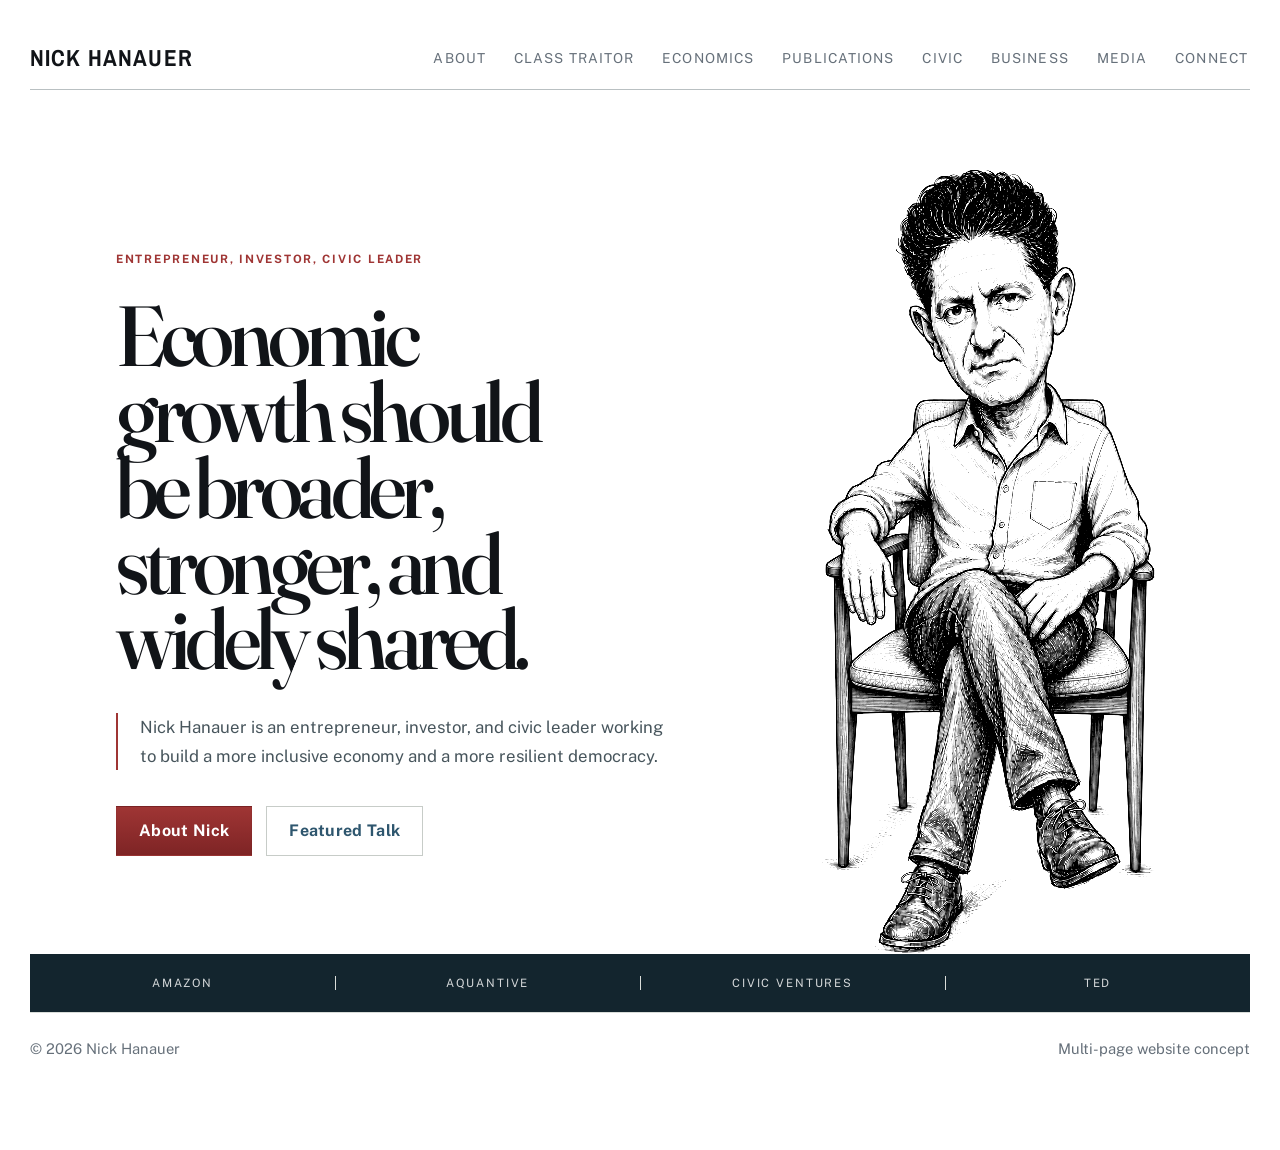
==== commit 004bbf90: "Replace one-page site with multi-page editorial redesign" ====
--- a/index.html
+++ b/index.html
@@ -3,49 +3,41 @@
   <head>
     <meta charset="UTF-8">
     <meta name="viewport" content="width=device-width, initial-scale=1.0">
-    <title>Nick Hanauer</title>
-    <meta
-      name="description"
-      content="Nick Hanauer is an entrepreneur, investor, and civic leader focused on building a more inclusive economy."
-    >
+    <title>Nick Hanauer | Entrepreneur, Investor, Civic Leader</title>
+    <meta name="description" content="Nick Hanauer is an entrepreneur, investor, and civic leader focused on building a more inclusive economy.">
+    <meta property="og:title" content="Nick Hanauer | Entrepreneur, Investor, Civic Leader">
+    <meta property="og:description" content="Nick Hanauer is an entrepreneur, investor, and civic leader focused on building a more inclusive economy.">
+    <meta property="og:type" content="website">
     <link rel="preconnect" href="https://fonts.googleapis.com">
     <link rel="preconnect" href="https://fonts.gstatic.com" crossorigin>
-    <link
-      href="https://fonts.googleapis.com/css2?family=Archivo+Narrow:wght@600;700&family=Public+Sans:ital,wght@0,400;0,500;0,600;0,700;0,800;1,300;1,400&family=Fraunces:opsz,wght@9..144,500;9..144,600&display=swap"
-      rel="stylesheet"
-    >
-    <link rel="stylesheet" href="./styles.css?v=8">
-    <script src="./script.js?v=2" defer></script>
+    <link href="https://fonts.googleapis.com/css2?family=Archivo+Narrow:wght@600;700&family=Public+Sans:ital,wght@0,400;0,500;0,600;0,700;0,800;1,300;1,400&family=Fraunces:opsz,wght@9..144,500;9..144,600&display=swap" rel="stylesheet">
+    <link rel="stylesheet" href="./styles.css?v=17">
+    <script src="./script.js?v=3" defer></script>
   </head>
-  <body>
+  <body class="home-page">
     <div class="page-shell">
       <header class="site-header">
-        <a class="brand" href="/">Nick Hanauer</a>
+        <a class="brand" href="./index.html">Nick Hanauer</a>
         <nav class="site-nav" aria-label="Primary">
-          <a href="#about">About</a>
-          <a href="#class-traitor">Class Traitor</a>
-          <a href="#ideas">Economics</a>
-          <a href="#books">Publications</a>
-          <a href="#civic">Civic</a>
-          <a href="#business">Business</a>
-          <a href="#media">Media</a>
-          <a href="#contact">Connect</a>
+          <a href="./about.html">About</a>
+          <a href="./class-traitor.html">Class Traitor</a>
+          <a href="./economics.html">Economics</a>
+          <a href="./publications.html">Publications</a>
+          <a href="./civic.html">Civic</a>
+          <a href="./business.html">Business</a>
+          <a href="./media.html">Media</a>
+          <a href="./connect.html">Connect</a>
         </nav>
       </header>
-
       <main>
         <section class="hero">
           <div class="hero-copy">
             <p class="eyebrow">Entrepreneur, Investor, Civic Leader</p>
-            <h1>Economic growth should be broader, stronger, and more widely shared.</h1>
-            <p class="hero-text">
-              Nick Hanauer is a business leader and public advocate whose work
-              focuses on building a more inclusive economy and a more resilient
-              democracy.
-            </p>
+            <h1>Economic growth should be broader, stronger, and widely shared.</h1>
+            <p class="hero-text">Nick Hanauer is an entrepreneur, investor, and civic leader working to build a more inclusive economy and a more resilient democracy.</p>
             <div class="hero-actions">
-              <a class="button button-solid" href="#about">About Nick</a>
-              <a class="button button-ghost" href="#media">Featured Talk</a>
+              <a class="button button-solid" href="./about.html">About Nick</a>
+              <a class="button button-ghost" href="./media.html">Featured Talk</a>
             </div>
           </div>
           <div class="hero-portrait-wrap">
@@ -61,608 +53,10 @@
           <p>Civic Ventures</p>
           <p>TED</p>
         </section>
-
-        <section class="section intro" id="about">
-          <div class="about-layout">
-            <div class="section-heading-stack about-rail">
-              <p class="section-kicker">About</p>
-              <h2>A business leader with a clear public voice.</h2>
-            </div>
-            <figure class="about-image">
-              <img src="./assets/about-kelly-o.webp" alt="Nick Hanauer standing in Seattle">
-            </figure>
-            <div class="about-copy">
-              <p>
-                Nick Hanauer is a successful business leader, entrepreneur, and
-                venture capitalist. Hanauer has founded, co-founded, or invested
-                in dozens of companies. He was the first non-family investor in
-                Amazon.com, and a company he founded, aQuantive, later sold to
-                Microsoft for 6.4 billion dollars.
-              </p>
-              <p>
-                In recent years, Hanauer has established himself as a civic
-                innovator, public speaker, and fierce critic of America’s growing
-                income inequality. He is the founder of Civic Ventures, a public
-                policy incubator in Seattle devoted to catalyzing significant
-                social change, and the co-author of two bestselling books,
-                <em>The True Patriot</em> and <em>Gardens of Democracy</em>. His
-                policy pieces for outlets including Politico, Bloomberg News, and
-                TED have gone viral, reaching audiences of tens of millions.
-              </p>
-              <div class="media-mentions">
-                <p class="media-mentions-title">In the Media</p>
-                <div class="media-mentions-grid" aria-label="Media mentions">
-                  <div class="media-mention media-mention-forbes">
-                    <img
-                      src="https://commons.wikimedia.org/wiki/Special:Redirect/file/Forbes_logo.svg"
-                      alt="Forbes logo"
-                    >
-                  </div>
-                  <div class="media-mention media-mention-bi">
-                    <img
-                      src="https://commons.wikimedia.org/wiki/Special:Redirect/file/Business%20Insider%202023%20logo.svg"
-                      alt="Business Insider logo"
-                    >
-                  </div>
-                  <div class="media-mention media-mention-times">
-                    <img
-                      src="https://commons.wikimedia.org/wiki/Special:Redirect/file/The%20Seattle%20Times%20logo.svg"
-                      alt="The Seattle Times logo"
-                    >
-                  </div>
-                  <div class="media-mention media-mention-ted">
-                    <img
-                      src="https://commons.wikimedia.org/wiki/Special:Redirect/file/TED%20three%20letter%20logo.svg"
-                      alt="TED logo"
-                    >
-                  </div>
-                  <div class="media-mention media-mention-cnbc">
-                    <img
-                      src="https://commons.wikimedia.org/wiki/Special:Redirect/file/CNBC%202025.svg"
-                      alt="CNBC logo"
-                    >
-                  </div>
-                </div>
-              </div>
-            </div>
-          </div>
-        </section>
-
-        <section class="section class-traitor" id="class-traitor" aria-labelledby="class-traitor-title">
-          <div class="class-traitor-layout">
-            <div class="section-heading-stack class-traitor-rail">
-              <p class="section-kicker">New on YouTube</p>
-              <h2 id="class-traitor-title">Class Traitor.</h2>
-            </div>
-            <div class="class-traitor-content">
-              <div class="class-traitor-topline">
-                <p>
-                  Nick Hanauer is a venture capitalist, early Amazon investor,
-                  and proud class traitor. On this channel, he exposes the myths
-                  plutocrats use to funnel wealth upward and makes the case for a
-                  new economics, where a thriving middle class is the true engine
-                  of growth.
-                </p>
-              </div>
-              <div class="class-traitor-header">
-                <div class="class-traitor-visual">
-                  <img
-                    class="class-traitor-banner"
-                    src="./assets/class-traitor-lockup.jpg"
-                    alt="Nick Hanauer: Class Traitor"
-                  >
-                </div>
-                <div class="class-traitor-action">
-                  <a
-                    class="button class-traitor-button"
-                    href="https://www.youtube.com/@nickhanauerclasstraitor"
-                    target="_blank"
-                    rel="noreferrer"
-                  >
-                    Visit Class Traitor on YouTube
-                  </a>
-                </div>
-              </div>
-
-              <div class="class-traitor-stage" aria-live="polite" hidden>
-                <div class="class-traitor-stage-frame"></div>
-              </div>
-
-              <div class="class-traitor-videos" aria-label="Latest Class Traitor videos">
-                <article class="class-traitor-video">
-                  <div class="class-traitor-frame">
-                    <button class="video-poster" type="button" data-youtube-id="oIpr_ajGm8o" aria-label="Play How We Fix Social Security">
-                      <img src="./assets/class-traitor-social-security.jpg" alt="">
-                      <span class="video-play" aria-hidden="true"></span>
-                    </button>
-                  </div>
-                </article>
-                <article class="class-traitor-video">
-                  <div class="class-traitor-frame">
-                    <button class="video-poster" type="button" data-youtube-id="lfgv3SVcLHk" aria-label="Play An Economic Dam Is Breaking">
-                      <img src="./assets/class-traitor-economic-dam.jpg" alt="">
-                      <span class="video-play" aria-hidden="true"></span>
-                    </button>
-                  </div>
-                </article>
-                <article class="class-traitor-video">
-                  <div class="class-traitor-frame">
-                    <button class="video-poster" type="button" data-youtube-id="ZjnrUi1CtH8" aria-label="Play The Pitchforks Are Here">
-                      <img src="./assets/class-traitor-pitchforks.jpg" alt="">
-                      <span class="video-play" aria-hidden="true"></span>
-                    </button>
-                  </div>
-                </article>
-              </div>
-            </div>
-          </div>
-        </section>
-
-        <section class="section economics" id="ideas">
-          <div class="economics-layout">
-            <div class="section-heading-stack economics-rail">
-              <p class="section-kicker">Nick On Economics</p>
-              <h2>Pitchfork Economics with Nick Hanauer.</h2>
-            </div>
-            <div class="economics-content">
-              <div class="economics-topline">
-                <p>
-                  The tenets of trickle-down economics, tax cuts for the rich,
-                  deregulation for the powerful, and wage suppression for working
-                  people, have turned economic inequality into the defining issue
-                  of our time.
-                </p>
-              </div>
-
-              <div class="economics-feature-grid">
-                <blockquote class="economics-quote economics-quote-display">
-                  <span class="quote-mark">“</span>
-                  People are angry. And they have a right to be angry. Because
-                  they’ve been taken advantage of for 40 years. Now, what we do
-                  with that anger, how we express it, what change we enact to
-                  remedy it: that’s the question. Because if you don’t get
-                  economics right, the pitchforks will come out.
-                  <span class="economics-inline-attribution">— Nick Hanauer</span>
-                </blockquote>
-
-                <div class="podcast-feature">
-                  <div class="podcast-branding">
-                    <img
-                      src="./assets/pitchfork-economics-banner.png"
-                      alt="Pitchfork Economics banner"
-                    >
-                  </div>
-                  <div class="podcast-copy">
-                    <p>
-                      <em>Pitchfork Economics with Nick Hanauer</em> is a
-                      podcast about who gets what and why in the American
-                      economy. Everything you learned in Econ 101 is wrong.
-                    </p>
-                    <div class="hero-actions">
-                      <a class="button button-solid" href="http://www.pitchforkeconomics.com/">
-                        Visit Pitchfork Economics
-                      </a>
-                    </div>
-                  </div>
-                </div>
-              </div>
-            </div>
-          </div>
-        </section>
-
-        <section class="section books" id="books">
-          <div class="publications-layout">
-            <div class="section-heading-stack publications-rail">
-              <p class="section-kicker">Publications</p>
-              <h2>Selected essays, commentary, and policy writing.</h2>
-            </div>
-            <div class="publications-content">
-              <div class="list-block">
-                <article class="list-row">
-                  <p class="list-label">2026</p>
-                  <h3>
-                    <a href="https://www.geekwire.com/2026/opinion-which-capitalism-are-we-defending/" target="_blank" rel="noreferrer">
-                      Opinion: Which capitalism are we defending?
-                    </a>
-                  </h3>
-                  <p>GeekWire</p>
-                </article>
-                <article class="list-row">
-                  <p class="list-label">2025</p>
-                  <h3>
-                    <a href="https://democracyjournal.org/magazine/76/the-middle-out-moment-is-still-here/" target="_blank" rel="noreferrer">
-                      The Middle-Out Moment Is Still Here
-                    </a>
-                  </h3>
-                  <p>Democracy Journal</p>
-                </article>
-                <article class="list-row">
-                  <p class="list-label">2024</p>
-                  <h3>
-                    <a href="https://democracyjournal.org/magazine/72/a-new-economics-takes-hold/" target="_blank" rel="noreferrer">
-                      A New Economics Takes Hold
-                    </a>
-                  </h3>
-                  <p>Democracy Journal</p>
-                </article>
-                <article class="list-row">
-                  <p class="list-label">2024</p>
-                  <h3>
-                    <a href="https://newrepublic.com/article/184937/harris-price-gouging-corporations" target="_blank" rel="noreferrer">
-                      A Very Good Sign: Kamala Harris Is Going Right at Corporate Greed
-                    </a>
-                  </h3>
-                  <p>The New Republic</p>
-                </article>
-                <article class="list-row">
-                  <p class="list-label">2024</p>
-                  <h3>
-                    <a href="https://newrepublic.com/article/186863/kamala-harris-economic-policy-new-majoritarian-center" target="_blank" rel="noreferrer">
-                      How Kamala Harris Is Creating a New Majoritarian Center
-                    </a>
-                  </h3>
-                  <p>The New Republic</p>
-                </article>
-                <article class="list-row">
-                  <p class="list-label">2023</p>
-                  <h3>
-                    <a href="https://time.com/6343210/bidenomics-middle-out-economics/" target="_blank" rel="noreferrer">
-                      Bidenomics is Real Economics
-                    </a>
-                  </h3>
-                  <p>TIME</p>
-                </article>
-                <article class="list-row">
-                  <p class="list-label">2023</p>
-                  <h3>
-                    <a href="https://prospect.org/economy/transformation-at-heart-of-bidens-middle-out-economic-agenda/" target="_blank" rel="noreferrer">
-                      The Transformation at the Heart of Biden’s Middle-Out Economic Agenda
-                    </a>
-                  </h3>
-                  <p>The American Prospect</p>
-                </article>
-                <article class="list-row">
-                  <p class="list-label">2023</p>
-                  <h3>
-                    <a href="https://prospect.org/economy/six-ways-existing-economic-models-are-killing-the-economy/" target="_blank" rel="noreferrer">
-                      Six Ways Existing Economic Models Are Killing the Economy
-                    </a>
-                  </h3>
-                  <p>The American Prospect</p>
-                </article>
-                <article class="list-row">
-                  <p class="list-label">2022</p>
-                  <h3>
-                    <a href="https://democracyjournal.org/magazine/65/is-middle-out-bidens-new-deal/" target="_blank" rel="noreferrer">
-                      Is “Middle-Out” Biden’s New Deal?
-                    </a>
-                  </h3>
-                  <p>Democracy Journal</p>
-                </article>
-                <article class="list-row">
-                  <p class="list-label">2022</p>
-                  <h3>
-                    <a href="https://newrepublic.com/article/167544/middle-out-economics-biden" target="_blank" rel="noreferrer">
-                      I Helped Coin the Phrase “Middle-Out Economics.” Biden Is Making It a Reality
-                    </a>
-                  </h3>
-                  <p>The New Republic</p>
-                </article>
-                <article class="list-row">
-                  <p class="list-label">2021</p>
-                  <h3>
-                    <a href="https://newrepublic.com/article/163775/biden-plan-tax-rich-people-best-way-grow-economy" target="_blank" rel="noreferrer">
-                      Biden’s Plan to Tax Rich People Like Me is the Best Way to Grow the Economy
-                    </a>
-                  </h3>
-                  <p>The New Republic</p>
-                </article>
-                <article class="list-row">
-                  <p class="list-label">2021</p>
-                  <h3>
-                    <a href="https://www.seattletimes.com/opinion/please-tax-my-capital-gains-profits-washingtons-crises-demand-it/" target="_blank" rel="noreferrer">
-                      Please tax my capital-gains profits: Washington’s crises demand it
-                    </a>
-                  </h3>
-                  <p>The Seattle Times</p>
-                </article>
-                <article class="list-row">
-                  <p class="list-label">2020</p>
-                  <h3>
-                    <a href="https://time.com/5888024/50-trillion-income-inequality-america/" target="_blank" rel="noreferrer">
-                      The Top 1% of Americans Have Taken $50 Trillion From the Bottom 90%
-                    </a>
-                  </h3>
-                  <p>TIME</p>
-                </article>
-                <article class="list-row">
-                  <p class="list-label">2020</p>
-                  <h3>
-                    <a href="https://prospect.org/coronavirus/our-uniquely-american-virus/" target="_blank" rel="noreferrer">
-                      Our Uniquely American Virus
-                    </a>
-                  </h3>
-                  <p>The American Prospect</p>
-                </article>
-                <article class="list-row">
-                  <p class="list-label">2019</p>
-                  <h3>
-                    <a href="https://www.businessinsider.com/overtime-pay-worker-productivity-inequality-2019-6" target="_blank" rel="noreferrer">
-                      Bosses like me have had the power to force employees to work overtime for free
-                    </a>
-                  </h3>
-                  <p>Business Insider</p>
-                </article>
-                <article class="list-row">
-                  <p class="list-label">2019</p>
-                  <h3>
-                    <a href="https://www.politico.com/magazine/story/2019/06/26/democrats-party-of-growth-227212/" target="_blank" rel="noreferrer">
-                      Democrats are the Party of Growth: A Sympathetic Zillionaire's Advice to Democrats
-                    </a>
-                  </h3>
-                  <p>Politico</p>
-                </article>
-                <article class="list-row">
-                  <p class="list-label">2018</p>
-                  <h3>
-                    <a href="https://prospect.org/economy/want-expand-economy-tax-rich/" target="_blank" rel="noreferrer">
-                      Want to Expand the Economy? Tax the Rich!
-                    </a>
-                  </h3>
-                  <p>The American Prospect</p>
-                </article>
-                <article class="list-row">
-                  <p class="list-label">2017</p>
-                  <h3>
-                    <a href="https://www.politico.com/magazine/story/2017/07/18/trumpism-plutocrats-cure-215386/" target="_blank" rel="noreferrer">
-                      To My Fellow Plutocrats: You Can Cure Trumpism
-                    </a>
-                  </h3>
-                  <p>Politico</p>
-                </article>
-                <article class="list-row">
-                  <p class="list-label">2016</p>
-                  <h3>
-                    <a href="https://ideas.ted.com/opinion-how-the-gop-scammed-its-voters-and-created-trump/" target="_blank" rel="noreferrer">
-                      Opinion: How the GOP scammed its voters... and created Trump
-                    </a>
-                  </h3>
-                  <p>TED Ideas</p>
-                </article>
-                <article class="list-row">
-                  <p class="list-label">2015</p>
-                  <h3>
-                    <a href="https://www.theatlantic.com/business/archive/2015/02/stock-buybacks-are-killing-the-american-economy/385259/" target="_blank" rel="noreferrer">
-                      Stock Buybacks Are Killing the American Economy
-                    </a>
-                  </h3>
-                  <p>The Atlantic</p>
-                </article>
-                <article class="list-row">
-                  <p class="list-label">2014</p>
-                  <h3>
-                    <a href="https://www.politico.com/magazine/story/2014/06/the-pitchforks-are-coming-for-us-plutocrats-108014/" target="_blank" rel="noreferrer">
-                      The Pitchforks Are Coming... For Us Plutocrats
-                    </a>
-                  </h3>
-                  <p>Politico</p>
-                </article>
-              </div>
-              <div class="hero-actions publications-actions">
-                <a class="button button-solid" href="https://www.nickhanauer.com/publications">
-                  View Full Publications Archive
-                </a>
-              </div>
-            </div>
-          </div>
-        </section>
-
-        <section class="section civic" id="civic">
-          <div class="civic-layout">
-            <div class="section-heading-stack civic-rail">
-              <p class="section-kicker">Civic Ventures</p>
-              <h2>Ideas, policy, and action aimed at real change.</h2>
-            </div>
-            <div class="civic-content">
-              <blockquote class="civic-quote">
-                “How do I turn $1 million of giving into $1 billion of social
-                change?” <span class="civic-inline-attribution">— Nick Hanauer</span>
-              </blockquote>
-              <div class="civic-body">
-                <p>
-                  Founded by Nick in 2015, Civic Ventures is a group of
-                  political troublemakers devoted to ideas, policies, and
-                  actions that catalyze significant social change.
-                </p>
-                <p>
-                  By thinking, writing, and acting outside the realm of
-                  conventional political discourse, Civic Ventures drives the
-                  economic conversation and fundamentally alters the status quo
-                  in Seattle, Washington state, and the United States.
-                </p>
-              </div>
-              <div class="hero-actions">
-                <a class="button button-solid" href="http://civic-ventures.com/">
-                  Visit Civic Ventures
-                </a>
-              </div>
-            </div>
-          </div>
-        </section>
-
-        <section class="section business" id="business">
-          <div class="business-layout">
-            <div class="section-heading-stack business-rail">
-              <p class="section-kicker">Business</p>
-              <h2>Three decades of company building, investing, and leadership.</h2>
-            </div>
-            <div class="business-content">
-              <div class="business-intro">
-                <p>
-                  He is one of the most successful entrepreneurs, investors, and
-                  managers in the Northwest, with more than 30 years of
-                  experience across a broad range of industries including
-                  manufacturing, retailing, e-commerce, digital media and
-                  advertising, software, aerospace, health care, and finance.
-                </p>
-                <p>
-                  That experience and perspective have produced an unusual
-                  record of serial success. Over the course of his career, he
-                  has managed, founded, or financed more than 30 companies,
-                  creating aggregate market value in the tens of billions of
-                  dollars.
-                </p>
-              </div>
-
-              <div class="business-highlights">
-                <article class="business-highlight">
-                  <p class="list-label">Notable Companies</p>
-                  <h3>Amazon.com</h3>
-                  <p>First non-family investor.</p>
-                </article>
-                <article class="business-highlight">
-                  <p class="list-label">Notable Companies</p>
-                  <h3>aQuantive</h3>
-                  <p>Purchased by Microsoft in 2007 for $6.4 billion.</p>
-                </article>
-                <article class="business-highlight">
-                  <p class="list-label">Notable Companies</p>
-                  <h3>Insitu Group</h3>
-                  <p>Purchased by Boeing for $400 million.</p>
-                </article>
-                <article class="business-highlight">
-                  <p class="list-label">Notable Companies</p>
-                  <h3>Market Leader</h3>
-                  <p>Purchased by Trulia in 2013 for $350 million.</p>
-                </article>
-              </div>
-
-              <div class="business-partner">
-                <p class="list-label">Second Avenue Partners</p>
-                <p>
-                  Nick is currently a partner at Second Avenue Partners, a
-                  Seattle-based provider of management, strategy, and capital
-                  for early stage companies in the Greater Puget Sound area that
-                  he co-founded in February 2000. The firm invests in promising
-                  teams and transformational ideas across internet, consumer and
-                  social media, software, and clean energy.
-                </p>
-                <div class="hero-actions">
-                  <a class="button button-solid" href="https://www.secondave.com/">
-                    Visit Second Avenue Partners
-                  </a>
-                </div>
-              </div>
-
-              <div class="business-companies">
-                <p class="business-companies-title">Companies Nick has founded or invested in</p>
-                <div class="business-company-grid">
-                  <span>Pacific Coast Feather Company</span>
-                  <span>Amazon.com</span>
-                  <span>aQuantive</span>
-                  <span>Insitu Group</span>
-                  <span>Juno Therapeutics</span>
-                  <span>Seattle Bank</span>
-                  <span>Market Leader</span>
-                  <span>Flexe</span>
-                  <span>Museum Quality Framing</span>
-                  <span>Gear.com</span>
-                  <span>Down Under Nightclub</span>
-                  <span>Eurodown</span>
-                  <span>National Sleep Products</span>
-                  <span>Pac-Fung</span>
-                  <span>Scandia Down</span>
-                  <span>SeeQ</span>
-                  <span>RealSelf</span>
-                  <span>Qliance</span>
-                  <span>WISErg</span>
-                  <span>Tree Ring</span>
-                  <span>Slope</span>
-                  <span>Marchex</span>
-                  <span>Essention</span>
-                  <span>Azeleos</span>
-                  <span>Inkd</span>
-                  <span>Modumetal</span>
-                  <span>Coolspotters</span>
-                  <span>HealthSlate</span>
-                  <span>Jenu</span>
-                  <span>Front Desk</span>
-                  <span>Glassnetic</span>
-                  <span>Location Labs</span>
-                  <span>Fantasy Moguls</span>
-                  <span>Fan Nation</span>
-                  <span>Newsvine</span>
-                  <span>Audience Science</span>
-                  <span>GemShare</span>
-                  <span>King of the Web</span>
-                  <span>L1</span>
-                  <span>Upworthy</span>
-                  <span>BeLeave</span>
-                  <span>Inspo</span>
-                  <span>MIGO</span>
-                  <span>Insta-Pix</span>
-                </div>
-              </div>
-            </div>
-          </div>
-        </section>
-
-        <section class="section media" id="media">
-          <div class="media-layout">
-            <div class="section-heading-stack media-rail">
-              <p class="section-kicker">Media</p>
-              <h2>A widely viewed argument about capitalism and its future.</h2>
-            </div>
-            <div class="media-feature">
-              <div class="video-frame">
-                <iframe
-                  src="https://embed.ted.com/talks/nick_hanauer_the_dirty_secret_of_capitalism_and_a_new_way_forward"
-                  title="Nick Hanauer TED Talk"
-                  loading="lazy"
-                  allow="autoplay; fullscreen; picture-in-picture"
-                  allowfullscreen
-                ></iframe>
-              </div>
-              <div class="media-caption">
-                <div class="media-copy">
-                  <p class="list-label">TED</p>
-                  <h3>The dirty secret of capitalism, and a new way forward</h3>
-                  <p>
-                    A concise case for why economies weaken when prosperity narrows,
-                    and why a broader distribution of growth matters.
-                  </p>
-                </div>
-                <div class="hero-actions">
-                  <a class="button button-solid" href="https://www.ted.com/talks/nick_hanauer_the_dirty_secret_of_capitalism_and_a_new_way_forward">Watch on TED</a>
-                </div>
-              </div>
-            </div>
-          </div>
-        </section>
-
-        <section class="section contact" id="contact">
-          <div class="contact-layout">
-            <div class="section-heading-stack contact-rail">
-              <p class="section-kicker">Connect</p>
-              <h2>Follow Nick Hanauer on Facebook.</h2>
-            </div>
-            <div class="contact-panel">
-              <p>
-                For updates, commentary, and public-facing posts, Facebook is the
-                most active direct channel currently linked to Nick’s public
-                presence.
-              </p>
-              <div class="hero-actions">
-                <a class="button button-solid" href="https://www.facebook.com/NickHanauer">Visit Facebook</a>
-              </div>
-            </div>
-          </div>
-        </section>
       </main>
-
       <footer class="site-footer">
         <p>© 2026 Nick Hanauer</p>
-        <p>Homepage concept</p>
+        <p>Multi-page website concept</p>
       </footer>
     </div>
   </body>
--- a/styles.css
+++ b/styles.css
@@ -1390,3 +1390,2956 @@
     font-size: 0.84rem;
   }
 }
+
+
+/* Multi-page architecture */
+.site-nav a[aria-current="page"] {
+  color: var(--ink);
+  position: relative;
+}
+
+.site-nav a[aria-current="page"]::after {
+  background: var(--accent);
+  bottom: -0.55rem;
+  content: "";
+  height: 2px;
+  left: 0;
+  position: absolute;
+  width: 100%;
+}
+
+.route-directory {
+  display: grid;
+  gap: clamp(2rem, 5vw, 5rem);
+  grid-template-columns: minmax(15rem, 0.72fr) minmax(0, 1.6fr);
+}
+
+.route-directory-heading {
+  align-self: start;
+  position: sticky;
+  top: 7rem;
+}
+
+.route-directory-heading h2 {
+  font-family: "Fraunces", Georgia, serif;
+  font-size: clamp(2.25rem, 4vw, 4.8rem);
+  font-weight: 500;
+  line-height: 0.98;
+  margin: 0.65rem 0 1.25rem;
+}
+
+.route-directory-heading > p:last-child {
+  color: var(--muted);
+  font-size: 1.05rem;
+  line-height: 1.7;
+  max-width: 29rem;
+}
+
+.route-grid {
+  border-top: 1px solid var(--line);
+  display: grid;
+  grid-template-columns: repeat(2, minmax(0, 1fr));
+}
+
+.route-card {
+  border-bottom: 1px solid var(--line);
+  color: inherit;
+  display: flex;
+  flex-direction: column;
+  min-height: 18rem;
+  padding: clamp(1.4rem, 3vw, 2.6rem);
+  text-decoration: none;
+  transition: background 180ms ease, transform 180ms ease;
+}
+
+.route-card:nth-child(odd) {
+  border-right: 1px solid var(--line);
+}
+
+.route-card:hover,
+.route-card:focus-visible {
+  background: #f3f2ee;
+  transform: translateY(-2px);
+}
+
+.route-card h2 {
+  font-family: "Fraunces", Georgia, serif;
+  font-size: clamp(1.55rem, 2.25vw, 2.55rem);
+  font-weight: 500;
+  line-height: 1.08;
+  margin: 1rem 0 2rem;
+}
+
+.route-card > span {
+  color: var(--muted);
+  font-size: 0.78rem;
+  font-weight: 700;
+  letter-spacing: 0.08em;
+  margin-top: auto;
+  text-transform: uppercase;
+}
+
+/* Homepage editorial refinement */
+.home-page {
+  background: #fdfdfb;
+}
+
+.home-page .hero {
+  gap: clamp(2rem, 5vw, 5rem);
+  grid-template-columns: minmax(0, 1.05fr) minmax(24rem, 0.95fr);
+  margin-top: clamp(3.5rem, 7vw, 6.5rem);
+  width: min(100%, 1160px);
+}
+
+.home-page .hero-copy {
+  max-width: 38rem;
+}
+
+.home-page .hero h1 {
+  color: var(--text);
+  font-family: "Fraunces", Georgia, serif;
+  font-size: clamp(3.5rem, 6.3vw, 6.35rem);
+  font-weight: 500;
+  letter-spacing: -0.055em;
+  line-height: 0.91;
+  max-width: 10.5ch;
+  text-transform: none;
+}
+
+.home-page .hero .eyebrow {
+  margin-bottom: 1.25rem;
+}
+
+.home-page .hero-text {
+  color: #4c555e;
+  font-size: 1.05rem;
+  line-height: 1.7;
+  max-width: 39rem;
+}
+
+.home-page .hero-portrait-wrap,
+.home-page .hero-portrait {
+  background: transparent;
+}
+
+.home-page .hero-portrait img {
+  margin-left: auto;
+  margin-right: auto;
+  max-width: 34rem;
+}
+
+.home-page .proof-strip {
+  background: var(--surface-tint);
+  border-bottom-color: var(--line-strong);
+  border-top-color: var(--line-strong);
+  margin-top: clamp(3.5rem, 7vw, 6rem);
+}
+
+.home-page .route-directory {
+  background: #f7f5ef;
+  border-bottom: 0;
+  margin-left: calc(50% - 50vw);
+  margin-right: calc(50% - 50vw);
+  padding: clamp(4rem, 8vw, 8rem) max(16px, calc((100vw - var(--max-width)) / 2));
+}
+
+.home-page .route-directory-heading h2,
+.home-page .route-card h2 {
+  text-transform: none;
+}
+
+.home-page .route-directory-heading h2 {
+  font-size: clamp(2.8rem, 5vw, 5.2rem);
+  max-width: 7ch;
+}
+
+.home-page .route-directory-heading > p:last-child {
+  max-width: 24rem;
+}
+
+.home-page .route-grid {
+  border-color: #cfcac0;
+}
+
+.home-page .route-card {
+  background: rgba(255, 255, 255, 0.42);
+  border-color: #cfcac0;
+  min-height: 15rem;
+  overflow: hidden;
+  position: relative;
+}
+
+.home-page .route-card::before {
+  background: var(--signal);
+  content: "";
+  height: 4px;
+  left: 0;
+  position: absolute;
+  top: 0;
+  width: 100%;
+}
+
+.home-page .route-card:nth-child(2)::before {
+  background: #f6b91d;
+}
+
+.home-page .route-card:nth-child(3)::before {
+  background: linear-gradient(90deg, #8f2f34 0 48%, #3f6b82 48%);
+}
+
+.home-page .route-card:nth-child(4)::before {
+  background: #4e7892;
+}
+
+.home-page .route-card:nth-child(5)::before {
+  background: #385b52;
+}
+
+.home-page .route-card:nth-child(6)::before {
+  background: #86633c;
+}
+
+.home-page .route-card:nth-child(7)::before {
+  background: #2e566e;
+}
+
+.home-page .route-card:nth-child(8)::before {
+  background: #626b70;
+}
+
+.home-page .route-card h2 {
+  font-size: clamp(1.35rem, 2vw, 2rem);
+  letter-spacing: -0.025em;
+  line-height: 1.12;
+  max-width: 20ch;
+}
+
+.home-page .route-card:hover,
+.home-page .route-card:focus-visible {
+  background: #fff;
+}
+
+/* Homepage final identity pass */
+.home-page {
+  background: #fff;
+}
+
+.home-page .site-header {
+  border-bottom-color: #b9c0c2;
+}
+
+.home-page .hero {
+  align-items: stretch;
+  border-top: 0;
+  gap: 0;
+  grid-template-columns: minmax(0, 1.08fr) minmax(24rem, 0.92fr);
+  margin-top: clamp(2.75rem, 5vw, 5rem);
+  max-width: none;
+  position: relative;
+}
+
+.home-page .hero-copy {
+  align-self: center;
+  max-width: none;
+  padding: clamp(3.5rem, 7vw, 7.25rem) clamp(2.5rem, 6vw, 6.5rem) clamp(3.5rem, 7vw, 7.25rem) 0;
+}
+
+.home-page .hero h1 {
+  font-size: clamp(3.8rem, 6.65vw, 7rem);
+  letter-spacing: -0.064em;
+  line-height: 0.89;
+  max-width: 9.5ch;
+}
+
+.home-page .hero .eyebrow {
+  color: #9f3534;
+  letter-spacing: 0.15em;
+  margin-bottom: 2rem;
+}
+
+.home-page .hero-text {
+  border-left: 2px solid #9f3534;
+  color: #47555c;
+  margin-top: 2.25rem;
+  max-width: 35rem;
+  padding-left: 1.35rem;
+}
+
+.home-page .hero-actions {
+  margin-top: 2.25rem;
+}
+
+.home-page .hero-portrait-wrap {
+  align-items: end;
+  background: #fff;
+  border-left: 0;
+  display: flex;
+  min-height: clamp(39rem, 55vw, 53rem);
+  overflow: hidden;
+  position: relative;
+}
+
+.home-page .hero-portrait-wrap::before {
+  color: rgba(19, 37, 46, 0.075);
+  content: "NICK";
+  font-family: "Archivo Narrow", sans-serif;
+  font-size: clamp(7rem, 15vw, 14rem);
+  font-weight: 700;
+  letter-spacing: -0.075em;
+  line-height: 0.8;
+  position: absolute;
+  right: -0.035em;
+  top: 0.16em;
+}
+
+.home-page .hero-portrait {
+  align-items: end;
+  display: flex;
+  height: 100%;
+  width: 100%;
+}
+
+.home-page .hero-portrait img {
+  filter: grayscale(1) contrast(1.55) brightness(1.04);
+  margin: auto auto 0;
+  max-height: 52rem;
+  max-width: 38rem;
+  mix-blend-mode: multiply;
+  position: relative;
+  width: 100%;
+  z-index: 1;
+}
+
+.home-page .proof-strip {
+  background: #13252e;
+  border: 0;
+  color: #fff;
+  margin-top: 0;
+}
+
+.home-page .proof-strip p {
+  color: rgba(255, 255, 255, 0.82);
+}
+
+.home-page .proof-strip p + p {
+  border-left-color: rgba(255, 255, 255, 0.24);
+}
+
+.detail-page main {
+  min-height: 72vh;
+}
+
+.detail-section {
+  border-top: 0;
+  padding-top: clamp(4rem, 8vw, 8rem);
+}
+
+.detail-section .section-heading-stack {
+  top: 7rem;
+}
+
+/* About editorial page */
+.about-page {
+  --about-ink: #13252e;
+  --about-blue: #235a73;
+  --about-paper: #edf2f0;
+  --about-red: #9f3534;
+}
+
+.about-page .detail-section {
+  padding-top: clamp(1.75rem, 3.5vw, 3.5rem);
+}
+
+.about-page .about-layout {
+  gap: 0;
+  grid-template-columns: minmax(24rem, 0.95fr) minmax(0, 1.35fr);
+  margin-top: 0;
+}
+
+.about-page .about-rail {
+  align-self: stretch;
+  background: linear-gradient(145deg, var(--about-ink), #183b4b);
+  display: flex;
+  flex-direction: column;
+  grid-column: 1;
+  grid-row: 1;
+  justify-content: flex-end;
+  max-width: none;
+  padding: clamp(2.25rem, 3.75vw, 3.5rem);
+  position: relative;
+  top: 0;
+}
+
+.about-page .about-rail::before {
+  border-bottom: 1px solid rgba(255, 255, 255, 0.25);
+  border-left: 1px solid rgba(255, 255, 255, 0.25);
+  border-top: 1px solid rgba(255, 255, 255, 0.25);
+  content: "";
+  inset: 1.25rem 0 1.25rem 1.25rem;
+  pointer-events: none;
+  position: absolute;
+  z-index: 2;
+}
+
+.about-page .about-rail .section-kicker {
+  color: #d37b72;
+  position: relative;
+  z-index: 1;
+}
+
+.about-page .about-rail h1 {
+  color: #fff !important;
+  font-family: "Fraunces", Georgia, serif;
+  font-size: clamp(3.25rem, 5.35vw, 4.8rem);
+  font-weight: 500;
+  letter-spacing: -0.045em;
+  line-height: 0.9;
+  margin: 0;
+  max-width: none;
+  position: relative;
+  text-transform: none;
+  z-index: 1;
+}
+
+.about-page .about-rail h1 span {
+  color: #fff !important;
+  display: block;
+  white-space: nowrap;
+}
+
+.about-page .about-image {
+  grid-column: 2;
+  grid-row: 1;
+  min-height: 36rem;
+  position: relative;
+}
+
+.about-page .about-image::after {
+  border-bottom: 1px solid rgba(255, 255, 255, 0.25);
+  border-right: 1px solid rgba(255, 255, 255, 0.25);
+  border-top: 1px solid rgba(255, 255, 255, 0.25);
+  content: "";
+  inset: 1.25rem 1.25rem 1.25rem 0;
+  pointer-events: none;
+  position: absolute;
+  z-index: 2;
+}
+
+.about-page .about-image img {
+  height: 100%;
+  min-height: 36rem;
+  object-fit: cover;
+  object-position: 18% center;
+}
+
+.about-page .about-copy {
+  display: grid;
+  gap: clamp(2.5rem, 5vw, 5.5rem);
+  grid-column: 1 / -1;
+  grid-row: 2;
+  grid-template-columns: minmax(16rem, 0.7fr) minmax(0, 1.3fr);
+  padding-top: clamp(3.5rem, 6vw, 6rem);
+}
+
+.about-facts {
+  align-self: start;
+  background: #fff;
+  border-top: 5px solid var(--about-ink);
+  border-bottom: 1px solid var(--line);
+  padding: 0;
+}
+
+.about-facts > div {
+  border-bottom: 1px solid var(--line);
+  display: grid;
+  gap: 0.5rem;
+  padding: 1.4rem 0;
+}
+
+.about-facts span {
+  color: var(--muted);
+  font-family: "Archivo Narrow", sans-serif;
+  font-size: 0.7rem;
+  font-weight: 700;
+  letter-spacing: 0.11em;
+  text-transform: uppercase;
+}
+
+.about-facts strong {
+  color: var(--about-ink);
+  font-family: "Fraunces", Georgia, serif;
+  font-size: clamp(1.3rem, 2vw, 1.8rem);
+  font-weight: 600;
+  line-height: 1.1;
+}
+
+.about-biography {
+  max-width: 48rem;
+}
+
+.about-biography-kicker {
+  color: var(--about-red) !important;
+  font-family: "Archivo Narrow", sans-serif !important;
+  font-size: 0.78rem !important;
+  font-weight: 700;
+  letter-spacing: 0.12em;
+  line-height: 1 !important;
+  margin: 0 0 1.5rem !important;
+  text-transform: uppercase;
+}
+
+.about-page .about-biography p {
+  color: #333b42;
+  font-size: 1.08rem;
+  line-height: 1.78;
+  max-width: 45rem;
+}
+
+.about-page .about-biography p:nth-child(2) {
+  color: var(--about-ink);
+  font-family: "Fraunces", Georgia, serif;
+  font-size: clamp(1.55rem, 2.35vw, 2.25rem);
+  line-height: 1.42;
+  margin-top: 0;
+}
+
+.about-page .media-mentions {
+  border-top: 1px solid var(--line-strong);
+  grid-column: 1 / -1;
+  margin-top: clamp(0.5rem, 2vw, 2rem);
+  padding-top: 2rem;
+}
+
+.about-page .media-mentions-title {
+  color: var(--about-red);
+  font-size: 0.78rem;
+  font-weight: 700;
+  letter-spacing: 0.1em;
+}
+
+.about-page .media-mentions-grid {
+  border-bottom: 1px solid var(--line-strong);
+  border-top: 1px solid var(--line-strong);
+  gap: 0;
+  grid-template-columns: repeat(5, minmax(0, 1fr));
+}
+
+.about-page .media-mention {
+  background: #fff;
+  border-right: 0;
+  box-shadow: none;
+  min-height: 7rem;
+}
+
+.about-page .media-mention:last-child {
+  border-right: 1px solid var(--line);
+}
+
+.media-wordmark {
+  color: var(--about-ink);
+  font-family: "Fraunces", Georgia, serif;
+  font-size: clamp(1.05rem, 2vw, 1.75rem);
+  font-weight: 700;
+  line-height: 1;
+  position: relative;
+  text-align: center;
+  z-index: 1;
+}
+
+.media-mention-ted .media-wordmark {
+  color: #e62b1e;
+  font-family: "Archivo Narrow", sans-serif;
+  font-size: 2.2rem;
+  font-weight: 800;
+}
+
+.media-mention-cnbc .media-wordmark,
+.media-mention-bi .media-wordmark {
+  font-family: "Archivo Narrow", sans-serif;
+  font-weight: 800;
+  text-transform: uppercase;
+}
+
+/* Publications editorial archive */
+.publications-page {
+  --pub-ink: #13252e;
+  --pub-blue: #235a73;
+  --pub-paper: #edf2f0;
+  --pub-red: #9f3534;
+}
+
+.publications-page .detail-section {
+  padding-top: clamp(1.75rem, 3.5vw, 3.5rem);
+}
+
+.publications-page .publications-layout {
+  display: grid;
+  gap: clamp(2.75rem, 5vw, 5.5rem);
+  grid-template-columns: 1fr;
+}
+
+.publications-page .publications-rail {
+  background:
+    linear-gradient(115deg, rgba(19, 37, 46, 0.98), rgba(35, 90, 115, 0.91)),
+    radial-gradient(circle at 85% 20%, rgba(255, 255, 255, 0.14), transparent 32%);
+  display: grid;
+  gap: 1.5rem clamp(2rem, 6vw, 6rem);
+  grid-template-columns: minmax(0, 1.35fr) minmax(18rem, 0.65fr);
+  max-width: none;
+  min-height: clamp(29rem, 43vw, 35rem);
+  overflow: hidden;
+  padding: clamp(2rem, 5vw, 5rem);
+  position: relative;
+  top: 0;
+}
+
+.publications-page .publications-rail::before {
+  border: 1px solid rgba(255, 255, 255, 0.18);
+  content: "";
+  inset: 1.25rem;
+  pointer-events: none;
+  position: absolute;
+}
+
+.publications-page .publications-rail::after {
+  color: rgba(255, 255, 255, 0.035);
+  content: "ESSAYS";
+  font-family: "Archivo Narrow", sans-serif;
+  font-size: clamp(8rem, 21vw, 21rem);
+  font-weight: 700;
+  letter-spacing: -0.06em;
+  line-height: 0.75;
+  position: absolute;
+  right: -0.04em;
+  top: 0.22em;
+}
+
+.publications-page .publications-rail .section-kicker {
+  align-self: end;
+  color: #d7a39b;
+  grid-column: 1 / -1;
+  margin: 0;
+  position: relative;
+  z-index: 1;
+}
+
+.publications-page .publications-rail h1 {
+  align-self: end;
+  color: #fff;
+  font-family: "Fraunces", Georgia, serif;
+  font-size: clamp(3.35rem, 6.25vw, 6.75rem);
+  font-weight: 500;
+  letter-spacing: -0.055em;
+  line-height: 0.9;
+  margin: 0;
+  max-width: 11.5ch;
+  position: relative;
+  text-transform: none;
+  z-index: 1;
+}
+
+.publications-intro {
+  align-self: end;
+  color: rgba(255, 255, 255, 0.74);
+  font-size: 1.08rem;
+  line-height: 1.75;
+  margin: 0;
+  max-width: 30rem;
+  position: relative;
+  z-index: 1;
+}
+
+.publications-page .publications-content {
+  grid-column: 1;
+}
+
+.publication-outlets {
+  align-items: center;
+  border-bottom: 1px solid var(--line-strong);
+  border-top: 1px solid var(--line-strong);
+  display: grid;
+  grid-template-columns: repeat(5, minmax(0, 1fr));
+  margin-bottom: clamp(2.5rem, 4vw, 4rem);
+}
+
+.publication-outlets .publication-wordmark {
+  align-items: center;
+  border-right: 1px solid var(--line);
+  display: flex;
+  justify-content: center;
+  min-height: 6.25rem;
+  padding: 1rem;
+  text-align: center;
+}
+
+.publication-outlets .publication-wordmark:last-child {
+  border-right: 0;
+}
+
+.publication-wordmark {
+  color: var(--pub-ink);
+  display: inline-block;
+  font-family: "Fraunces", Georgia, serif;
+  font-size: 1rem;
+  font-weight: 600;
+  line-height: 1;
+}
+
+.publication-geekwire {
+  color: #e57026;
+  font-family: "Public Sans", sans-serif;
+  font-weight: 800;
+}
+
+.publication-democracy {
+  color: #244f75;
+  letter-spacing: -0.025em;
+}
+
+.publication-tnr {
+  font-family: "Archivo Narrow", sans-serif;
+  font-weight: 800;
+  letter-spacing: 0.02em;
+  text-transform: uppercase;
+}
+
+.publication-time {
+  color: #e21b2d;
+  font-family: Georgia, serif;
+  font-size: 1.35rem;
+  font-weight: 700;
+  letter-spacing: 0.05em;
+}
+
+.publication-prospect,
+.publication-atlantic {
+  color: #8b2228;
+}
+
+.publication-business-insider,
+.publication-politico,
+.publication-ted {
+  font-family: "Archivo Narrow", sans-serif;
+  font-weight: 800;
+  text-transform: uppercase;
+}
+
+.publication-ted {
+  color: #e62b1e;
+}
+
+.publication-selected {
+  margin-bottom: clamp(4rem, 8vw, 8rem);
+}
+
+.publication-selected-heading {
+  align-items: end;
+  border-top: 5px solid var(--pub-ink);
+  display: grid;
+  gap: 1.5rem clamp(2rem, 6vw, 6rem);
+  grid-template-columns: minmax(0, 1.3fr) minmax(18rem, 0.55fr);
+  margin-bottom: clamp(2.5rem, 5vw, 5rem);
+  padding-top: 2rem;
+}
+
+.publication-selected-heading .section-kicker {
+  margin: 0 0 1.2rem;
+}
+
+.publication-selected-heading h2,
+.publication-archive-heading h2 {
+  color: var(--pub-ink);
+  font-family: "Fraunces", Georgia, serif;
+  font-size: clamp(2.7rem, 5vw, 5rem);
+  font-weight: 500;
+  letter-spacing: -0.05em;
+  line-height: 0.95;
+  margin: 0;
+  max-width: 13ch;
+  text-transform: none;
+}
+
+.publication-selected-heading > p {
+  color: #59686f;
+  font-size: 1rem;
+  line-height: 1.7;
+  margin: 0;
+  max-width: 29rem;
+}
+
+.publication-image-grid {
+  display: grid;
+  gap: clamp(1.1rem, 2vw, 1.75rem);
+  grid-template-columns: repeat(3, minmax(0, 1fr));
+}
+
+.publication-image-card {
+  background: #fff;
+  border: 1px solid rgba(19, 37, 46, 0.2);
+  color: var(--pub-ink);
+  display: flex;
+  flex-direction: column;
+  min-width: 0;
+  overflow: hidden;
+  text-decoration: none;
+  transition: border-color 180ms ease, box-shadow 180ms ease, transform 180ms ease;
+}
+
+.publication-image-card:hover {
+  border-color: rgba(19, 37, 46, 0.62);
+  box-shadow: 0 18px 34px rgba(19, 37, 46, 0.1);
+  transform: translateY(-3px);
+}
+
+.publication-card-image {
+  aspect-ratio: 1;
+  background: #e6e8e4;
+  display: block;
+  margin: 0.7rem 0.7rem 0;
+  overflow: hidden;
+}
+
+.publication-card-image img {
+  display: block;
+  height: 100%;
+  object-fit: cover;
+  transition: transform 240ms ease;
+  width: 100%;
+}
+
+.publication-image-card:hover .publication-card-image img {
+  transform: scale(1.025);
+}
+
+.publication-card-copy {
+  display: flex;
+  flex: 1;
+  flex-direction: column;
+  min-height: 14rem;
+  border-top: 1px solid rgba(19, 37, 46, 0.1);
+  margin-top: 0.7rem;
+  padding: clamp(1.4rem, 2.5vw, 2.25rem);
+}
+
+.publication-card-meta,
+.publication-card-read {
+  color: var(--pub-red);
+  font-family: "Archivo Narrow", sans-serif;
+  font-size: 0.74rem;
+  font-weight: 700;
+  letter-spacing: 0.1em;
+  text-transform: uppercase;
+}
+
+.publication-card-copy strong {
+  font-family: "Fraunces", Georgia, serif;
+  font-size: clamp(1.45rem, 2.3vw, 2.2rem);
+  font-weight: 600;
+  letter-spacing: -0.03em;
+  line-height: 1.05;
+  margin: 1.2rem 0 2rem;
+}
+
+.publication-card-read {
+  color: var(--pub-ink);
+  margin-top: auto;
+}
+
+.publication-archive-heading {
+  align-items: center;
+  border-top: 5px solid var(--pub-ink);
+  display: grid;
+  gap: 1.5rem;
+  grid-template-columns: minmax(0, 1fr) auto;
+  margin-bottom: 0;
+  padding-top: 2rem;
+}
+
+.publication-archive-heading .section-kicker {
+  margin: 0;
+}
+
+.publication-archive-heading h2 {
+  max-width: 15ch;
+}
+
+.publication-archive-heading .button {
+  white-space: nowrap;
+}
+
+.publication-archive-section {
+  padding-top: clamp(2rem, 5vw, 5rem);
+}
+
+.publication-archive-hero {
+  align-items: end;
+  background: linear-gradient(115deg, #13252e 0%, #183746 58%, #32677e 100%);
+  border: 1px solid rgba(255, 255, 255, 0.22);
+  box-shadow: inset 0 0 0 1.25rem rgba(19, 37, 46, 0.22);
+  color: #fff;
+  display: grid;
+  gap: clamp(2rem, 6vw, 7rem);
+  grid-template-columns: minmax(0, 1.35fr) minmax(18rem, 0.6fr);
+  min-height: clamp(29rem, 48vw, 42rem);
+  overflow: hidden;
+  padding: clamp(3.5rem, 8vw, 8rem);
+  position: relative;
+}
+
+.publication-archive-hero::after {
+  color: rgba(255, 255, 255, 0.045);
+  content: "ARCHIVE";
+  font-family: "Archivo Narrow", sans-serif;
+  font-size: clamp(8rem, 22vw, 22rem);
+  font-weight: 700;
+  letter-spacing: -0.08em;
+  line-height: 0.8;
+  position: absolute;
+  right: -0.03em;
+  top: 0.12em;
+}
+
+.publication-archive-hero > * {
+  position: relative;
+  z-index: 1;
+}
+
+.publication-archive-hero .section-kicker {
+  color: #d7a39b;
+  margin: 0 0 3rem;
+}
+
+.publication-archive-hero h1 {
+  color: #fff;
+  font-family: "Fraunces", Georgia, serif;
+  font-size: clamp(3.6rem, 7vw, 7.5rem);
+  font-weight: 500;
+  letter-spacing: -0.06em;
+  line-height: 0.9;
+  margin: 0;
+  max-width: 9ch;
+}
+
+.publication-archive-intro {
+  display: grid;
+  gap: 2rem;
+  justify-items: start;
+}
+
+.publication-archive-intro p {
+  color: rgba(255, 255, 255, 0.72);
+  line-height: 1.7;
+  margin: 0;
+  max-width: 28rem;
+}
+
+.publication-archive-intro .button-outline {
+  border-color: rgba(255, 255, 255, 0.72);
+  color: #fff;
+}
+
+.publication-archive-content {
+  margin-top: clamp(4rem, 8vw, 8rem);
+}
+
+.publications-page .publications-content .list-block {
+  display: grid;
+  gap: 1px;
+  grid-template-columns: repeat(2, minmax(0, 1fr));
+  max-height: none;
+  overflow: visible;
+  padding: 0;
+  -webkit-mask-image: none;
+  mask-image: none;
+}
+
+.publications-page .list-row {
+  background: var(--pub-paper);
+  border: 1px solid rgba(19, 37, 46, 0.15);
+  display: grid;
+  gap: 1rem;
+  grid-template-columns: 4rem minmax(0, 1fr);
+  min-height: 13rem;
+  padding: clamp(1.4rem, 3vw, 2.4rem);
+  position: relative;
+}
+
+.publications-page .list-row:first-child {
+  background: linear-gradient(115deg, var(--pub-ink), #183b4b);
+  border-color: var(--pub-ink);
+  color: #fff;
+  grid-column: 1 / -1;
+  grid-template-columns: 7rem minmax(0, 1fr) minmax(10rem, 0.35fr);
+  min-height: 21rem;
+  padding: clamp(2rem, 5vw, 5rem);
+}
+
+.publications-page .list-row:first-child::before {
+  color: #d17b72;
+  content: "Featured essay";
+  font-family: "Archivo Narrow", sans-serif;
+  font-size: 0.72rem;
+  font-weight: 700;
+  left: clamp(2rem, 5vw, 5rem);
+  letter-spacing: 0.13em;
+  position: absolute;
+  text-transform: uppercase;
+  top: 2rem;
+}
+
+.publications-page .list-row .list-label {
+  color: var(--pub-red);
+  grid-column: 1;
+}
+
+.publications-page .list-row h3 {
+  font-family: "Fraunces", Georgia, serif;
+  font-size: clamp(1.35rem, 2.2vw, 2rem);
+  font-weight: 600;
+  grid-column: 2;
+  letter-spacing: -0.025em;
+  line-height: 1.08;
+  max-width: 24ch;
+  text-transform: none;
+}
+
+.publications-page .list-row > p:last-child {
+  align-self: end;
+  grid-column: 2;
+  justify-self: start;
+  min-width: 0;
+}
+
+.publications-page .list-row:first-child .list-label {
+  color: #d17b72;
+  padding-top: 2rem;
+}
+
+.publications-page .list-row:first-child h3 {
+  align-self: center;
+  color: #fff;
+  font-size: clamp(2.75rem, 4.6vw, 4.75rem);
+  grid-column: 2;
+  max-width: 15ch;
+  padding-top: 2rem;
+}
+
+.publications-page .list-row:first-child h3 a {
+  color: inherit;
+}
+
+.publications-page .list-row:first-child > p:last-child {
+  align-self: center;
+  grid-column: 3;
+  justify-self: end;
+  padding-top: 2rem;
+}
+
+.publications-page .list-row:first-child .publication-wordmark {
+  color: #f1a04f;
+  font-size: 1.5rem;
+}
+
+/* Business venture profile */
+.business-page {
+  --business-ink: #13252e;
+  --business-blue: #235a73;
+  --business-mint: #b9d5d2;
+  --business-paper: #edf2f0;
+}
+
+.business-page .detail-section {
+  padding-top: clamp(1.75rem, 3.5vw, 3.5rem);
+}
+
+.business-page .business-layout {
+  display: grid;
+  gap: clamp(2.75rem, 5vw, 5.5rem);
+  grid-template-columns: 1fr;
+}
+
+.business-page .business-rail {
+  background:
+    linear-gradient(115deg, rgba(19, 37, 46, 0.97), rgba(35, 90, 115, 0.92)),
+    radial-gradient(circle at 82% 18%, rgba(185, 213, 210, 0.35), transparent 30%);
+  display: grid;
+  gap: 2rem clamp(2rem, 7vw, 8rem);
+  grid-template-columns: minmax(0, 1.25fr) minmax(17rem, 0.6fr);
+  max-width: none;
+  min-height: clamp(29rem, 48vw, 39rem);
+  overflow: hidden;
+  padding: clamp(2.25rem, 6vw, 6.5rem);
+  position: relative;
+  top: 0;
+}
+
+.business-page .business-rail::before {
+  border: 1px solid rgba(255, 255, 255, 0.18);
+  content: "";
+  inset: 1.25rem;
+  pointer-events: none;
+  position: absolute;
+}
+
+.business-page .business-rail::after {
+  color: rgba(255, 255, 255, 0.035);
+  content: "30+";
+  font-family: "Archivo Narrow", sans-serif;
+  font-size: clamp(14rem, 34vw, 34rem);
+  font-weight: 700;
+  line-height: 0.7;
+  position: absolute;
+  right: -0.04em;
+  top: 0.12em;
+}
+
+.business-page .business-rail .section-kicker,
+.business-page .business-rail h1,
+.business-hero-note {
+  position: relative;
+  z-index: 1;
+}
+
+.business-page .business-rail .section-kicker {
+  align-self: end;
+  color: var(--business-mint);
+  grid-column: 1 / -1;
+  margin: 0;
+}
+
+.business-page .business-rail h1 {
+  align-self: end;
+  color: #fff;
+  font-family: "Fraunces", Georgia, serif;
+  font-size: clamp(3.5rem, 6.5vw, 7rem);
+  font-weight: 500;
+  letter-spacing: -0.055em;
+  line-height: 0.88;
+  margin: 0;
+  max-width: 11.5ch;
+  text-transform: none;
+}
+
+.business-hero-note {
+  align-self: end;
+  color: rgba(255, 255, 255, 0.76);
+  font-size: 1.05rem;
+  line-height: 1.75;
+  margin: 0;
+  max-width: 28rem;
+}
+
+.business-page .business-content {
+  grid-column: 1;
+}
+
+.business-stats {
+  border-bottom: 1px solid var(--line-strong);
+  border-top: 1px solid var(--line-strong);
+  display: grid;
+  grid-template-columns: repeat(3, minmax(0, 1fr));
+  margin-bottom: clamp(3.75rem, 6.5vw, 6.5rem);
+}
+
+.business-stats > div {
+  border-right: 1px solid var(--line);
+  display: flex;
+  flex-direction: column;
+  gap: 0.65rem;
+  justify-content: center;
+  min-height: 12rem;
+  padding: 2rem clamp(1.25rem, 3vw, 3rem);
+}
+
+.business-stats > div:last-child {
+  border-right: 0;
+}
+
+.business-stats strong {
+  color: var(--business-blue);
+  font-family: "Archivo Narrow", sans-serif;
+  font-size: clamp(3.25rem, 6vw, 6rem);
+  line-height: 0.8;
+}
+
+.business-stats span {
+  color: var(--muted);
+  font-size: 0.9rem;
+  line-height: 1.45;
+  max-width: 17rem;
+}
+
+.business-page .business-intro {
+  display: grid;
+  gap: 1.5rem clamp(2rem, 7vw, 8rem);
+  grid-template-columns: minmax(12rem, 0.38fr) minmax(0, 1fr);
+  margin-bottom: clamp(3.75rem, 6.5vw, 6.5rem);
+}
+
+.business-page .business-intro > .section-kicker {
+  grid-row: 1 / 3;
+  margin: 0;
+}
+
+.business-page .business-intro p:not(.section-kicker) {
+  color: var(--business-ink);
+  font-family: "Fraunces", Georgia, serif;
+  font-size: clamp(1.35rem, 2.15vw, 2.15rem);
+  line-height: 1.45;
+  margin: 0;
+  max-width: 38ch;
+}
+
+.business-section-heading {
+  align-items: center;
+  border-top: 5px solid var(--business-ink);
+  display: grid;
+  gap: 1.5rem;
+  grid-template-columns: minmax(10rem, 0.38fr) minmax(0, 1fr);
+  padding-top: 2rem;
+}
+
+.business-section-heading .section-kicker {
+  margin: 0;
+}
+
+.business-section-heading h2,
+.business-partner h2,
+.business-companies-title {
+  color: var(--business-ink);
+  font-family: "Fraunces", Georgia, serif;
+  font-size: clamp(2.5rem, 4.5vw, 5rem);
+  font-weight: 500;
+  letter-spacing: -0.045em;
+  line-height: 0.95;
+  margin: 0;
+  max-width: 14ch;
+  text-transform: none;
+}
+
+.business-page .business-highlights {
+  gap: 0;
+  grid-template-columns: repeat(2, minmax(0, 1fr));
+  margin-top: clamp(2.25rem, 4vw, 4rem);
+}
+
+.business-page .business-highlight {
+  background: var(--business-paper);
+  border: 0;
+  border-bottom: 1px solid rgba(19, 37, 46, 0.16);
+  min-height: 17.5rem;
+  padding: clamp(2rem, 4vw, 4rem);
+  position: relative;
+}
+
+.business-page .business-highlight:nth-child(odd) {
+  border-right: 1px solid rgba(19, 37, 46, 0.16);
+}
+
+.business-page .business-highlight:nth-child(3),
+.business-page .business-highlight:nth-child(4) {
+  background: #dfe8e5;
+  border-bottom: 0;
+}
+
+.business-card-number {
+  color: var(--business-blue);
+  font-family: "Archivo Narrow", sans-serif;
+  font-size: 0.78rem;
+  font-weight: 700;
+  letter-spacing: 0.14em;
+}
+
+.business-page .business-highlight h3 {
+  color: var(--business-ink);
+  font-family: "Fraunces", Georgia, serif;
+  font-size: clamp(2.15rem, 4vw, 4.4rem);
+  font-weight: 500;
+  letter-spacing: -0.05em;
+  line-height: 0.9;
+  margin: clamp(2.5rem, 5vw, 4.5rem) 0 0;
+  max-width: 9ch;
+}
+
+.business-page .business-highlight p {
+  color: #52646b;
+  font-size: 1rem;
+  line-height: 1.55;
+  margin-top: 1rem;
+  max-width: 24rem;
+}
+
+.business-page .business-partner {
+  align-items: start;
+  background: var(--business-ink);
+  display: grid;
+  gap: 1.5rem clamp(2rem, 7vw, 8rem);
+  grid-template-columns: minmax(12rem, 0.38fr) minmax(0, 1fr);
+  margin-top: clamp(3.75rem, 6.5vw, 6.5rem);
+  max-width: none;
+  padding: clamp(2.5rem, 6vw, 6rem);
+}
+
+.business-page .business-partner .section-kicker {
+  color: var(--business-mint);
+  grid-row: 1 / 4;
+  margin: 0;
+}
+
+.business-page .business-partner h2 {
+  color: #fff;
+  max-width: 14ch;
+}
+
+.business-page .business-partner > p:not(.section-kicker) {
+  color: rgba(255, 255, 255, 0.7);
+  font-size: 1.05rem;
+  line-height: 1.8;
+  margin: 0;
+  max-width: 43rem;
+}
+
+.business-page .business-partner .hero-actions {
+  margin: 1rem 0 0;
+}
+
+.business-page .business-partner .button-solid {
+  background: var(--business-mint);
+  color: var(--business-ink);
+}
+
+.business-page .business-companies {
+  border-top: 0;
+  margin-top: clamp(3.75rem, 6.5vw, 6.5rem);
+  padding-top: 0;
+}
+
+.business-page .business-companies > .section-kicker {
+  margin-bottom: 1.2rem;
+}
+
+.business-page .business-companies-title {
+  margin-bottom: 2.5rem;
+  max-width: 18ch;
+}
+
+.business-page .business-company-grid {
+  border-top: 1px solid var(--line-strong);
+  display: grid;
+  gap: 0;
+  grid-template-columns: repeat(4, minmax(0, 1fr));
+}
+
+.business-page .business-company-grid span {
+  background: transparent;
+  border: 0;
+  border-bottom: 1px solid var(--line);
+  color: var(--business-ink);
+  min-height: 3.75rem;
+  padding: 0.75rem 1rem 0.75rem 0;
+}
+
+/* Connect closing page */
+.connect-page {
+  --connect-ink: #13252e;
+  --connect-blue: #235a73;
+  --connect-red: #9f3534;
+  --connect-paper: #edf2f0;
+}
+
+.connect-page .detail-section {
+  padding-top: clamp(1.75rem, 3.5vw, 3.5rem);
+}
+
+.connect-page .contact-layout {
+  display: grid;
+  gap: clamp(3.5rem, 6vw, 6rem);
+  grid-template-columns: 1fr;
+}
+
+.connect-page .contact-rail {
+  background:
+    linear-gradient(115deg, rgba(19, 37, 46, 0.98), rgba(35, 90, 115, 0.92)),
+    radial-gradient(circle at 82% 18%, rgba(255, 255, 255, 0.13), transparent 32%);
+  display: grid;
+  gap: 1.5rem clamp(2rem, 6vw, 6rem);
+  grid-column: 1;
+  grid-template-columns: minmax(0, 1.25fr) minmax(18rem, 0.65fr);
+  max-width: none;
+  min-height: clamp(29rem, 43vw, 35rem);
+  overflow: hidden;
+  padding: clamp(2.5rem, 6vw, 6rem);
+  position: relative;
+  top: 0;
+  width: 100%;
+}
+
+.connect-page .contact-rail::before {
+  border: 1px solid rgba(255, 255, 255, 0.2);
+  content: "";
+  inset: 1.25rem;
+  pointer-events: none;
+  position: absolute;
+}
+
+.connect-page .contact-rail::after {
+  color: rgba(255, 255, 255, 0.035);
+  content: "CONNECT";
+  font-family: "Archivo Narrow", sans-serif;
+  font-size: clamp(8rem, 20vw, 20rem);
+  font-weight: 700;
+  letter-spacing: -0.06em;
+  line-height: 0.75;
+  position: absolute;
+  right: -0.03em;
+  top: 0.22em;
+}
+
+.connect-page .contact-rail > * {
+  position: relative;
+  z-index: 1;
+}
+
+.connect-page .contact-rail .section-kicker {
+  align-self: end;
+  color: #d7a39b;
+  grid-column: 1 / -1;
+  margin: 0;
+}
+
+.connect-page .contact-rail h1 {
+  align-self: end;
+  color: #fff;
+  font-family: "Fraunces", Georgia, serif;
+  font-size: clamp(3.4rem, 6.4vw, 6.8rem);
+  font-weight: 500;
+  letter-spacing: -0.055em;
+  line-height: 0.9;
+  margin: 0;
+  max-width: 10ch;
+  text-transform: none;
+}
+
+.connect-hero-note {
+  align-self: end;
+  color: rgba(255, 255, 255, 0.74);
+  font-size: 1.08rem;
+  line-height: 1.75;
+  margin: 0;
+  max-width: 30rem;
+}
+
+.connect-page .contact-panel {
+  border-top: 5px solid var(--connect-ink);
+  display: grid;
+  grid-column: 1;
+  grid-template-columns: minmax(0, 0.75fr) minmax(20rem, 1.25fr);
+  margin: 0;
+  max-width: none;
+  padding: clamp(2.5rem, 5vw, 5rem) 0 0;
+}
+
+.connect-page .contact-panel > .section-kicker {
+  grid-column: 1;
+  grid-row: 1 / 4;
+  margin: 0;
+}
+
+.connect-page .contact-panel h2 {
+  color: var(--connect-ink);
+  font-family: "Fraunces", Georgia, serif;
+  font-size: clamp(2.8rem, 5vw, 5rem);
+  font-weight: 500;
+  letter-spacing: -0.05em;
+  line-height: 0.95;
+  margin: 0;
+  max-width: 12ch;
+  text-transform: none;
+}
+
+.connect-page .contact-panel > p:not(.section-kicker) {
+  color: #516169;
+  font-size: 1.05rem;
+  line-height: 1.75;
+  margin: 1.5rem 0 0;
+  max-width: 36rem;
+}
+
+.connect-page .contact-panel .hero-actions {
+  display: flex;
+  flex-wrap: wrap;
+  gap: 0.75rem;
+  margin: 2rem 0 0;
+}
+
+.connect-page .contact-panel .button-solid {
+  background: var(--connect-ink);
+  color: #fff;
+}
+
+.connect-page .contact-panel .button-outline {
+  border: 1px solid var(--connect-ink);
+  color: var(--connect-ink);
+}
+
+.connect-channel-grid {
+  display: grid;
+  gap: 1px;
+  grid-column: 1 / -1;
+  grid-template-columns: repeat(2, minmax(0, 1fr));
+  margin-top: clamp(3.5rem, 6vw, 6rem);
+}
+
+.connect-channel-grid a {
+  background: var(--connect-paper);
+  color: var(--connect-ink);
+  display: flex;
+  flex-direction: column;
+  min-height: 18rem;
+  padding: clamp(2rem, 4vw, 4rem);
+  text-decoration: none;
+  transition: background 160ms ease, color 160ms ease;
+}
+
+.connect-channel-grid a:hover {
+  background: var(--connect-ink);
+  color: #fff;
+}
+
+.connect-channel-grid span {
+  color: var(--connect-red);
+  font-family: "Archivo Narrow", sans-serif;
+  font-size: 0.76rem;
+  font-weight: 700;
+  letter-spacing: 0.12em;
+  text-transform: uppercase;
+}
+
+.connect-channel-grid strong {
+  font-family: "Fraunces", Georgia, serif;
+  font-size: clamp(2rem, 3.5vw, 3.5rem);
+  font-weight: 500;
+  letter-spacing: -0.04em;
+  line-height: 0.95;
+  margin-top: auto;
+}
+
+.connect-channel-grid small {
+  color: #596970;
+  font-size: 0.92rem;
+  line-height: 1.55;
+  margin-top: 1rem;
+  max-width: 25rem;
+}
+
+.connect-channel-grid a:hover small {
+  color: rgba(255, 255, 255, 0.72);
+}
+
+/* Civic Ventures institutional page */
+.civic-page {
+  --civic-ink: #13252e;
+  --civic-blue: #235a73;
+  --civic-red: #9f3534;
+  --civic-paper: #edf2f0;
+}
+
+.civic-page .detail-section {
+  padding-top: clamp(1.75rem, 3.5vw, 3.5rem);
+}
+
+.civic-page .civic-layout {
+  display: grid;
+  gap: clamp(3.5rem, 6vw, 6rem);
+  grid-template-columns: 1fr;
+}
+
+.civic-page .civic-rail {
+  background:
+    linear-gradient(115deg, rgba(19, 37, 46, 0.98), rgba(35, 90, 115, 0.92)),
+    radial-gradient(circle at 82% 18%, rgba(255, 255, 255, 0.13), transparent 32%);
+  display: grid;
+  gap: 1.5rem clamp(2rem, 6vw, 6rem);
+  grid-column: 1;
+  grid-template-columns: minmax(0, 1.25fr) minmax(18rem, 0.65fr);
+  max-width: none;
+  min-height: clamp(29rem, 43vw, 35rem);
+  overflow: hidden;
+  padding: clamp(2.5rem, 6vw, 6rem);
+  position: relative;
+  top: 0;
+  width: 100%;
+}
+
+.civic-page .civic-rail::before {
+  border: 1px solid rgba(255, 255, 255, 0.2);
+  content: "";
+  inset: 1.25rem;
+  pointer-events: none;
+  position: absolute;
+}
+
+.civic-page .civic-rail::after {
+  color: rgba(255, 255, 255, 0.035);
+  content: "CHANGE";
+  font-family: "Archivo Narrow", sans-serif;
+  font-size: clamp(8rem, 21vw, 21rem);
+  font-weight: 700;
+  letter-spacing: -0.06em;
+  line-height: 0.75;
+  position: absolute;
+  right: -0.03em;
+  top: 0.22em;
+}
+
+.civic-page .civic-rail > * {
+  position: relative;
+  z-index: 1;
+}
+
+.civic-page .civic-rail .section-kicker {
+  align-self: end;
+  color: #d7a39b;
+  grid-column: 1 / -1;
+  margin: 0;
+}
+
+.civic-page .civic-rail h1 {
+  align-self: end;
+  color: #fff;
+  font-family: "Fraunces", Georgia, serif;
+  font-size: clamp(3.4rem, 6.4vw, 6.8rem);
+  font-weight: 500;
+  letter-spacing: -0.055em;
+  line-height: 0.9;
+  margin: 0;
+  max-width: 11ch;
+  text-transform: none;
+}
+
+.civic-hero-note {
+  align-self: end;
+  color: rgba(255, 255, 255, 0.74);
+  font-size: 1.08rem;
+  line-height: 1.75;
+  margin: 0;
+  max-width: 30rem;
+}
+
+.civic-page .civic-content {
+  display: grid;
+  gap: 0;
+  grid-column: 1;
+  grid-template-columns: minmax(0, 1.05fr) minmax(20rem, 0.95fr);
+}
+
+.civic-content-kicker {
+  border-top: 5px solid var(--civic-ink);
+  grid-column: 1 / -1;
+  margin: 0 0 2rem;
+  padding-top: 1.5rem;
+}
+
+.civic-page .civic-quote {
+  align-items: end;
+  background: var(--civic-red);
+  border: 0;
+  color: #fff;
+  display: flex;
+  flex-direction: column;
+  font-family: "Fraunces", Georgia, serif;
+  font-size: clamp(2.7rem, 5vw, 5rem);
+  font-style: normal;
+  font-weight: 500;
+  justify-content: flex-end;
+  letter-spacing: -0.045em;
+  line-height: 0.98;
+  margin: 0;
+  min-height: 32rem;
+  padding: clamp(2.5rem, 5vw, 5rem);
+}
+
+.civic-page .civic-inline-attribution {
+  align-self: flex-start;
+  color: rgba(255, 255, 255, 0.76);
+  display: block;
+  font-family: "Archivo Narrow", sans-serif;
+  font-size: 0.78rem;
+  font-style: normal;
+  font-weight: 700;
+  letter-spacing: 0.12em;
+  margin-top: 2rem;
+  text-transform: uppercase;
+}
+
+.civic-page .civic-body {
+  background: var(--civic-paper);
+  min-height: 32rem;
+  padding: clamp(2.5rem, 5vw, 5rem);
+}
+
+.civic-page .civic-body .section-kicker {
+  color: var(--civic-red);
+  margin: 0 0 2rem;
+}
+
+.civic-page .civic-body p:not(.section-kicker) {
+  color: #43535b;
+  font-size: 1.05rem;
+  line-height: 1.8;
+  margin: 0 0 1.5rem;
+  max-width: 34rem;
+}
+
+.civic-page .civic-content .hero-actions {
+  align-items: center;
+  background: var(--civic-paper);
+  display: flex;
+  grid-column: 2;
+  margin: -7rem 0 0;
+  padding: 0 clamp(2.5rem, 5vw, 5rem) clamp(2.5rem, 5vw, 5rem);
+  position: relative;
+  z-index: 1;
+}
+
+.civic-page .button-solid {
+  background: var(--civic-ink);
+  color: #fff;
+}
+
+/* TED-led media page */
+.media-page {
+  --ted-red: #e62b1e;
+  --ted-black: #090909;
+  --ted-white: #f7f7f5;
+  background: var(--ted-black);
+  color: var(--ted-white);
+}
+
+.media-page .page-shell {
+  background: var(--ted-black);
+}
+
+.media-page .site-header {
+  background: var(--ted-black);
+  border-bottom-color: rgba(255, 255, 255, 0.2);
+}
+
+.media-page .brand,
+.media-page .site-nav a {
+  color: #fff;
+}
+
+.media-page .site-nav a:hover,
+.media-page .site-nav a[aria-current="page"] {
+  color: var(--ted-red);
+}
+
+.media-page .site-nav a[aria-current="page"]::after {
+  background: var(--ted-red);
+}
+
+.media-page .detail-section {
+  padding-top: clamp(1.75rem, 3.5vw, 3.5rem);
+}
+
+.media-page .media-layout {
+  display: grid;
+  gap: clamp(3rem, 6vw, 6rem);
+  grid-template-columns: 1fr;
+}
+
+.media-page .media-rail {
+  background:
+    linear-gradient(115deg, rgba(9, 9, 9, 0.98), rgba(35, 35, 35, 0.96)),
+    radial-gradient(circle at 80% 25%, rgba(230, 43, 30, 0.2), transparent 32%);
+  display: grid;
+  gap: 1.75rem clamp(2rem, 6vw, 6rem);
+  grid-template-columns: minmax(0, 1.2fr) minmax(18rem, 0.65fr);
+  grid-column: 1;
+  max-width: none;
+  min-height: clamp(28rem, 42vw, 35rem);
+  overflow: hidden;
+  padding: clamp(2.5rem, 6vw, 6rem);
+  position: relative;
+  top: 0;
+  width: 100%;
+}
+
+.media-page .media-rail::before {
+  border: 1px solid rgba(255, 255, 255, 0.24);
+  content: "";
+  inset: 1.25rem;
+  pointer-events: none;
+  position: absolute;
+}
+
+.media-page .media-rail::after {
+  color: rgba(230, 43, 30, 0.08);
+  content: "TALK";
+  font-family: "Archivo Narrow", sans-serif;
+  font-size: clamp(12rem, 30vw, 29rem);
+  font-weight: 700;
+  line-height: 0.72;
+  position: absolute;
+  right: -0.03em;
+  top: 0.12em;
+}
+
+.media-page .media-rail > * {
+  position: relative;
+  z-index: 1;
+}
+
+.media-page .media-rail .section-kicker {
+  align-self: end;
+  color: var(--ted-red);
+  grid-column: 1 / -1;
+  margin: 0;
+}
+
+.ted-brand-heading {
+  align-self: end;
+  display: flex;
+  flex-direction: column;
+  margin: 0;
+  max-width: none;
+}
+
+.ted-wordmark {
+  color: var(--ted-red);
+  font-family: Arial, Helvetica, sans-serif;
+  font-size: clamp(7rem, 17vw, 17rem);
+  font-weight: 900;
+  letter-spacing: -0.085em;
+  line-height: 0.68;
+}
+
+.ted-tagline {
+  color: #fff;
+  font-family: "Public Sans", sans-serif;
+  font-size: clamp(0.75rem, 1.2vw, 1rem);
+  font-weight: 600;
+  letter-spacing: 0.01em;
+  margin-top: 2.2rem;
+  text-transform: none;
+}
+
+.media-hero-copy {
+  align-self: end;
+  color: rgba(255, 255, 255, 0.74);
+  font-size: 1.08rem;
+  line-height: 1.75;
+  margin: 0;
+  max-width: 31rem;
+}
+
+.media-page .media-feature {
+  display: grid;
+  gap: 0;
+  grid-column: 1;
+  grid-template-columns: 1fr;
+  margin: 0 auto;
+  max-width: 74rem;
+  width: 100%;
+}
+
+.media-page .video-frame {
+  aspect-ratio: 16 / 9;
+  background: #000;
+  border: 0;
+  box-shadow: none;
+  min-height: 0;
+  overflow: hidden;
+}
+
+.media-page .video-frame::after {
+  display: none;
+}
+
+.media-page .video-frame iframe {
+  height: 100%;
+  inset: 0;
+  position: absolute;
+  width: 100%;
+}
+
+.media-page .media-caption {
+  align-items: end;
+  background: var(--ted-red);
+  display: grid;
+  gap: 2rem clamp(2rem, 6vw, 6rem);
+  grid-template-columns: minmax(0, 1fr) auto;
+  padding: clamp(2rem, 5vw, 5rem);
+}
+
+.media-page .media-caption .list-label {
+  color: rgba(255, 255, 255, 0.76);
+}
+
+.media-page .media-copy h2 {
+  color: #fff;
+  font-family: "Fraunces", Georgia, serif;
+  font-size: clamp(2.5rem, 5vw, 5rem);
+  font-weight: 500;
+  letter-spacing: -0.05em;
+  line-height: 0.94;
+  margin: 0.8rem 0 1.5rem;
+  max-width: 15ch;
+  text-transform: none;
+}
+
+.media-page .media-copy > p:last-child {
+  color: rgba(255, 255, 255, 0.86);
+  font-size: 1.02rem;
+  line-height: 1.7;
+  max-width: 42rem;
+}
+
+.media-page .media-caption .hero-actions {
+  margin: 0;
+}
+
+.media-page .media-caption .button-solid {
+  background: #fff;
+  color: var(--ted-black);
+}
+
+.media-page .site-footer {
+  background: var(--ted-black);
+  border-top-color: rgba(255, 255, 255, 0.2);
+  color: rgba(255, 255, 255, 0.62);
+}
+
+/* Class Traitor full-page brand */
+.class-traitor-page {
+  --ct-navy: #142433;
+  --ct-navy-deep: #0d1b27;
+  --ct-tan: #eadcc2;
+  --ct-yellow: #f6b91d;
+  background: var(--ct-navy);
+  color: var(--ct-tan);
+  overflow-x: hidden;
+}
+
+.class-traitor-page .site-shell {
+  background:
+    radial-gradient(circle at 82% 18%, rgba(246, 185, 29, 0.08), transparent 28rem),
+    linear-gradient(180deg, var(--ct-navy-deep) 0, var(--ct-navy) 28rem);
+}
+
+.class-traitor-page .site-header {
+  background: rgba(13, 27, 39, 0.96);
+  border-bottom: 1px dashed rgba(246, 185, 29, 0.72);
+}
+
+.class-traitor-page .brand,
+.class-traitor-page .site-nav a {
+  color: var(--ct-tan);
+}
+
+.class-traitor-page .site-nav a:hover,
+.class-traitor-page .site-nav a:focus-visible,
+.class-traitor-page .site-nav a[aria-current="page"] {
+  color: var(--ct-yellow);
+}
+
+.class-traitor-page .site-nav a[aria-current="page"]::after {
+  background: var(--ct-yellow);
+}
+
+.class-traitor-page .detail-section {
+  border: 1px dashed rgba(246, 185, 29, 0.52);
+  margin: clamp(1rem, 2vw, 2rem) 0 3rem;
+  padding: clamp(1.5rem, 4vw, 4rem);
+}
+
+.class-traitor-page .class-traitor-layout,
+.economics-page .economics-layout {
+  grid-template-columns: minmax(0, 1fr);
+  gap: clamp(2rem, 4vw, 4rem);
+}
+
+.class-traitor-page .class-traitor-rail,
+.class-traitor-page .class-traitor-content,
+.economics-page .economics-rail,
+.economics-page .economics-content {
+  grid-column: 1;
+  max-width: none;
+}
+
+.class-traitor-page .class-traitor-rail,
+.economics-page .economics-rail {
+  position: static;
+}
+
+.class-traitor-page .section-kicker {
+  color: var(--ct-yellow);
+}
+
+.class-traitor-page h1 {
+  color: var(--ct-tan);
+  font-family: "Archivo Narrow", sans-serif;
+  font-size: clamp(4rem, 10vw, 9rem);
+  font-weight: 800;
+  letter-spacing: -0.055em;
+  line-height: 0.82;
+  max-width: 8ch;
+  text-transform: uppercase;
+}
+
+.brand-logo-heading {
+  line-height: 0;
+  margin: 1rem 0 0;
+  max-width: none;
+}
+
+.brand-logo-heading img {
+  display: block;
+  height: auto;
+  width: 100%;
+}
+
+.class-traitor-page .class-traitor-logo-heading {
+  margin-left: auto;
+  margin-right: auto;
+  max-width: none;
+  position: relative;
+  width: 100%;
+}
+
+.class-traitor-page .class-traitor-logo-heading img {
+  width: 100%;
+}
+
+.class-traitor-page .class-traitor-logo-heading::after {
+  border: 1px dashed rgba(246, 185, 29, 0.9);
+  content: "";
+  inset: clamp(0.55rem, 1vw, 0.9rem);
+  pointer-events: none;
+  position: absolute;
+}
+
+.class-traitor-page .class-traitor-topline p {
+  color: var(--ct-tan);
+  font-size: clamp(1.2rem, 1.8vw, 1.65rem);
+  line-height: 1.34;
+  max-width: 40rem;
+}
+
+.class-traitor-page .class-traitor-content {
+  display: grid;
+  gap: 1.5rem 2rem;
+  grid-template-columns: minmax(0, 1fr) auto;
+}
+
+.class-traitor-page .class-traitor-topline {
+  grid-column: 1;
+  margin: 0;
+}
+
+.class-traitor-page .class-traitor-header {
+  background: transparent;
+  box-shadow: none;
+  justify-content: flex-end;
+  min-height: auto;
+  align-self: end;
+  grid-column: 2;
+}
+
+.class-traitor-page .class-traitor-header::after,
+.class-traitor-page .class-traitor-header .class-traitor-visual {
+  display: none;
+}
+
+.class-traitor-page .class-traitor-action {
+  padding: 0;
+}
+
+.class-traitor-page .class-traitor-button {
+  box-shadow: 7px 7px 0 rgba(0, 0, 0, 0.25);
+  white-space: nowrap;
+}
+
+.class-traitor-page .class-traitor-stage,
+.class-traitor-page .class-traitor-library-heading,
+.class-traitor-page .class-traitor-videos {
+  grid-column: 1 / -1;
+}
+
+.class-traitor-page .class-traitor-stage {
+  margin-top: 1.25rem;
+}
+
+.class-traitor-page .class-traitor-stage-frame {
+  border: 1px solid rgba(234, 220, 194, 0.48);
+  box-shadow: 14px 14px 0 var(--ct-navy-deep);
+}
+
+.class-traitor-main-poster::after {
+  background: linear-gradient(180deg, transparent 45%, rgba(13, 27, 39, 0.92));
+  content: "";
+  inset: 0;
+  position: absolute;
+}
+
+.class-traitor-main-poster .video-play {
+  z-index: 2;
+}
+
+.main-video-label {
+  bottom: clamp(1.25rem, 3vw, 2.5rem);
+  color: var(--ct-tan);
+  display: flex;
+  flex-direction: column;
+  left: clamp(1.25rem, 3vw, 2.5rem);
+  position: absolute;
+  text-align: left;
+  z-index: 2;
+}
+
+.main-video-label small {
+  color: var(--ct-yellow);
+  font-family: "Archivo Narrow", sans-serif;
+  font-size: 0.72rem;
+  font-weight: 700;
+  letter-spacing: 0.12em;
+  text-transform: uppercase;
+}
+
+.main-video-label strong {
+  font-family: "Fraunces", Georgia, serif;
+  font-size: clamp(1.5rem, 3vw, 3rem);
+  line-height: 1.05;
+  margin-top: 0.4rem;
+}
+
+.class-traitor-library-heading {
+  align-items: end;
+  border-top: 1px dashed rgba(246, 185, 29, 0.5);
+  display: flex;
+  justify-content: space-between;
+  margin-top: clamp(2.5rem, 5vw, 4.5rem);
+  padding-top: 1.5rem;
+}
+
+.class-traitor-library-heading h2 {
+  color: var(--ct-tan);
+  font-family: "Fraunces", Georgia, serif;
+  font-size: clamp(1.8rem, 3.4vw, 3.4rem);
+  font-weight: 600;
+  line-height: 1;
+  margin: 0.65rem 0 0;
+}
+
+.class-traitor-library-heading > p {
+  color: rgba(234, 220, 194, 0.68);
+  margin: 0;
+}
+
+.class-traitor-page .class-traitor-videos {
+  gap: 1px;
+  margin-top: 1.5rem;
+}
+
+.class-traitor-page .class-traitor-video {
+  background: var(--ct-navy-deep);
+  border: 1px solid rgba(234, 220, 194, 0.3);
+  padding: 0.65rem;
+}
+
+.class-traitor-video-meta {
+  display: grid;
+  gap: 0.5rem;
+  grid-template-columns: auto 1fr;
+  padding: 1.15rem 0.35rem 0.55rem;
+}
+
+.class-traitor-video-meta span {
+  color: var(--ct-yellow);
+  font-family: "Archivo Narrow", sans-serif;
+  font-size: 0.76rem;
+  font-weight: 700;
+  letter-spacing: 0.1em;
+}
+
+.class-traitor-video-meta h3 {
+  color: var(--ct-tan);
+  font-family: "Fraunces", Georgia, serif;
+  font-size: clamp(1rem, 1.5vw, 1.35rem);
+  font-weight: 600;
+  line-height: 1.12;
+  margin: 0;
+  text-transform: none;
+}
+
+.class-traitor-page .class-traitor-stage-frame,
+.class-traitor-page .class-traitor-frame,
+.class-traitor-page .video-poster {
+  background: var(--ct-navy-deep);
+}
+
+.class-traitor-page .site-footer {
+  background: transparent;
+  border-top: 1px dashed rgba(246, 185, 29, 0.52);
+  color: rgba(234, 220, 194, 0.68);
+}
+
+/* Pitchfork Economics full-page brand */
+.economics-page {
+  --pe-red: #8f2f34;
+  --pe-red-deep: #74252a;
+  --pe-blue: #3f6b82;
+  --pe-blue-deep: #31596f;
+  --pe-paper: #fffdf8;
+  background: var(--pe-blue);
+  color: var(--pe-paper);
+  overflow-x: hidden;
+}
+
+.economics-page .site-shell {
+  background:
+    radial-gradient(circle at 12% 82%, rgba(255, 255, 255, 0.08), transparent 30rem),
+    linear-gradient(164deg, var(--pe-red) 0 22rem, var(--pe-blue) 22.1rem 100%);
+}
+
+.economics-page .site-header {
+  background: rgba(116, 37, 42, 0.96);
+  border-bottom: 2px solid rgba(255, 255, 255, 0.82);
+  padding-left: clamp(1rem, 2.4vw, 2rem);
+  padding-right: clamp(1rem, 2.4vw, 2rem);
+}
+
+.economics-page .brand,
+.economics-page .site-nav a {
+  color: var(--pe-paper);
+}
+
+.economics-page .site-nav a:hover,
+.economics-page .site-nav a:focus-visible,
+.economics-page .site-nav a[aria-current="page"] {
+  color: #fff;
+}
+
+.economics-page .site-nav a[aria-current="page"]::after {
+  background: #fff;
+}
+
+.economics-page .detail-section {
+  margin: 0;
+  padding-top: clamp(3.5rem, 7vw, 7rem);
+}
+
+.economics-page .section-kicker,
+.economics-page .economics-inline-attribution {
+  color: var(--pe-paper);
+}
+
+.economics-page h1 {
+  color: var(--pe-paper);
+  font-family: "Archivo Narrow", sans-serif;
+  font-size: clamp(4.4rem, 11vw, 10rem);
+  font-weight: 800;
+  letter-spacing: -0.065em;
+  line-height: 0.78;
+  max-width: 9ch;
+  text-transform: uppercase;
+}
+
+.economics-page .economics-logo-heading {
+  margin-left: auto;
+  margin-right: auto;
+  max-width: 56rem;
+}
+
+.economics-page .economics-logo-heading img {
+  border: 2px solid rgba(255, 255, 255, 0.9);
+  box-shadow: 12px 12px 0 var(--pe-red-deep);
+}
+
+.economics-page .economics-topline {
+  margin: clamp(2rem, 4vw, 4rem) auto 0;
+  text-align: center;
+}
+
+.economics-page .economics-topline p {
+  margin-left: auto;
+  margin-right: auto;
+  max-width: 38rem;
+}
+
+.economics-page .economics-topline p,
+.economics-page .economics-quote {
+  color: var(--pe-paper);
+}
+
+.economics-page .economics-topline p {
+  font-size: clamp(1.3rem, 2vw, 1.85rem);
+  max-width: 48rem;
+}
+
+.economics-page .economics-quote-display {
+  border-top-color: var(--pe-paper);
+}
+
+.economics-page .quote-mark {
+  color: var(--pe-paper);
+}
+
+.economics-page .podcast-feature {
+  background: var(--pe-red);
+  border: 2px solid rgba(255, 255, 255, 0.86);
+  box-shadow: 18px 18px 0 var(--pe-red-deep);
+}
+
+.economics-page .podcast-branding {
+  display: none;
+}
+
+.economics-page .economics-feature-grid {
+  display: none;
+}
+
+.podcast-experience {
+  border-top: 2px solid rgba(255, 255, 255, 0.82);
+  margin-top: clamp(3rem, 6vw, 5.5rem);
+  padding-top: clamp(2rem, 4vw, 4rem);
+}
+
+.podcast-experience-heading,
+.podcast-library-heading,
+.podcast-subscribe-band {
+  align-items: end;
+  display: flex;
+  gap: 2rem;
+  justify-content: space-between;
+}
+
+.podcast-experience-heading h2 {
+  color: var(--pe-paper);
+  font-family: "Archivo Narrow", sans-serif;
+  font-size: clamp(2.6rem, 5vw, 4.8rem);
+  letter-spacing: -0.045em;
+  line-height: 0.9;
+  margin: 0.8rem 0 0;
+  max-width: 13ch;
+  text-transform: uppercase;
+}
+
+.podcast-feed-status {
+  border: 1px solid rgba(255, 255, 255, 0.7);
+  color: rgba(255, 255, 255, 0.84);
+  font-size: 0.72rem;
+  letter-spacing: 0.1em;
+  margin: 0 0 0.2rem;
+  padding: 0.7rem 0.85rem;
+  text-transform: uppercase;
+}
+
+.podcast-player-shell {
+  display: grid;
+  gap: clamp(1.5rem, 3vw, 3rem);
+  grid-template-columns: minmax(0, 1.7fr) minmax(15rem, 0.55fr);
+  margin-top: clamp(2rem, 4vw, 4rem);
+}
+
+.podcast-player-main {
+  background: var(--pe-red);
+  border: 2px solid rgba(255, 255, 255, 0.9);
+  box-shadow: 12px 12px 0 var(--pe-red-deep);
+  padding: clamp(1.5rem, 3.5vw, 3rem);
+}
+
+.podcast-now-playing,
+.podcast-current-date {
+  font-family: "Archivo Narrow", sans-serif;
+  font-size: 0.76rem;
+  font-weight: 700;
+  letter-spacing: 0.12em;
+  margin: 0;
+  text-transform: uppercase;
+}
+
+.podcast-now-playing {
+  color: rgba(255, 255, 255, 0.7);
+}
+
+.podcast-current-date {
+  color: #fff;
+  margin-top: 1.25rem;
+}
+
+.podcast-player-main h3 {
+  color: #fff;
+  font-family: "Fraunces", Georgia, serif;
+  font-size: clamp(1.9rem, 3.5vw, 3.35rem);
+  font-weight: 600;
+  letter-spacing: -0.025em;
+  line-height: 1.03;
+  margin: 0.75rem 0 1.25rem;
+  max-width: 21ch;
+  text-transform: none;
+}
+
+.podcast-current-description {
+  color: rgba(255, 255, 255, 0.88);
+  font-size: 1.05rem;
+  line-height: 1.65;
+  max-width: 52rem;
+}
+
+.podcast-audio {
+  display: block;
+  filter: sepia(0.2) saturate(0.75);
+  margin-top: 2rem;
+  width: 100%;
+}
+
+.podcast-player-actions {
+  display: flex;
+  flex-wrap: wrap;
+  gap: 1rem 1.5rem;
+  margin-top: 1.35rem;
+}
+
+.podcast-player-actions a {
+  border-bottom: 1px solid rgba(255, 255, 255, 0.8);
+  color: #fff;
+  font-size: 0.76rem;
+  font-weight: 700;
+  letter-spacing: 0.08em;
+  padding-bottom: 0.25rem;
+  text-transform: uppercase;
+}
+
+.podcast-manifesto {
+  align-self: start;
+  background: rgba(49, 89, 111, 0.62);
+  border: 1px solid rgba(255, 255, 255, 0.72);
+  display: flex;
+  flex-direction: column;
+  justify-content: center;
+  padding: 2rem;
+}
+
+.podcast-manifesto > span {
+  font-family: "Fraunces", Georgia, serif;
+  font-size: 5rem;
+  height: 2.8rem;
+  line-height: 1;
+}
+
+.podcast-manifesto p {
+  color: #fff;
+  font-family: "Fraunces", Georgia, serif;
+  font-size: clamp(1.35rem, 2.1vw, 2.15rem);
+  font-style: italic;
+  line-height: 1.08;
+  margin: 1rem 0 2rem;
+}
+
+.podcast-manifesto small {
+  font-family: "Archivo Narrow", sans-serif;
+  font-size: 0.75rem;
+  font-weight: 700;
+  letter-spacing: 0.12em;
+  text-transform: uppercase;
+}
+
+.podcast-library-heading {
+  border-top: 1px solid rgba(255, 255, 255, 0.5);
+  margin-top: clamp(3.5rem, 7vw, 6.5rem);
+  padding-top: 1.5rem;
+}
+
+.podcast-library-heading p {
+  color: rgba(255, 255, 255, 0.74);
+  margin: 0;
+}
+
+.podcast-episode-list {
+  border-top: 1px solid rgba(255, 255, 255, 0.65);
+  display: grid;
+  grid-template-columns: repeat(3, minmax(0, 1fr));
+  margin-top: 1.5rem;
+}
+
+.podcast-episode-card {
+  background: rgba(49, 89, 111, 0.36);
+  border: 0;
+  border-bottom: 1px solid rgba(255, 255, 255, 0.65);
+  border-right: 1px solid rgba(255, 255, 255, 0.65);
+  color: #fff;
+  cursor: pointer;
+  display: flex;
+  flex-direction: column;
+  min-height: 18rem;
+  padding: clamp(1.25rem, 2.5vw, 2.25rem);
+  text-align: left;
+  transition: background 170ms ease, color 170ms ease;
+}
+
+.podcast-episode-card:nth-child(3n) {
+  border-right: 0;
+}
+
+.podcast-episode-card:hover,
+.podcast-episode-card:focus-visible,
+.podcast-episode-card.is-active {
+  background: var(--pe-red);
+}
+
+.podcast-episode-card:focus-visible {
+  outline: 3px solid #fff;
+  outline-offset: -6px;
+}
+
+.podcast-episode-number,
+.podcast-episode-date,
+.podcast-episode-cta {
+  font-family: "Archivo Narrow", sans-serif;
+  font-size: 0.72rem;
+  font-weight: 700;
+  letter-spacing: 0.1em;
+  text-transform: uppercase;
+}
+
+.podcast-episode-number {
+  font-size: 1.3rem;
+}
+
+.podcast-episode-date {
+  color: rgba(255, 255, 255, 0.68);
+  margin-top: 1.4rem;
+}
+
+.podcast-episode-card strong {
+  font-family: "Fraunces", Georgia, serif;
+  font-size: clamp(1.25rem, 2vw, 1.8rem);
+  line-height: 1.1;
+  margin-top: 0.8rem;
+}
+
+.podcast-episode-cta {
+  border-bottom: 1px solid currentColor;
+  margin-top: auto;
+  padding-bottom: 0.25rem;
+  width: max-content;
+}
+
+.podcast-subscribe-band {
+  background: var(--pe-red-deep);
+  border: 2px solid rgba(255, 255, 255, 0.86);
+  margin-top: clamp(3rem, 6vw, 5rem);
+  padding: clamp(1.5rem, 3vw, 2.5rem);
+}
+
+.podcast-subscribe-band > p {
+  color: #fff;
+  font-family: "Fraunces", Georgia, serif;
+  font-size: clamp(1.4rem, 2.6vw, 2.35rem);
+  line-height: 1.05;
+  margin: 0;
+}
+
+.podcast-subscribe-band > div {
+  display: flex;
+  flex-wrap: wrap;
+  gap: 0.75rem;
+}
+
+.podcast-outline-button {
+  border-color: #fff;
+  color: #fff;
+}
+
+.economics-page .podcast-copy .button-solid {
+  color: var(--pe-red-deep);
+}
+
+.economics-page .site-footer {
+  background: var(--pe-red-deep);
+  border-top: 2px solid rgba(255, 255, 255, 0.82);
+  color: rgba(255, 255, 255, 0.72);
+  padding-left: clamp(1rem, 2.4vw, 2rem);
+  padding-right: clamp(1rem, 2.4vw, 2rem);
+}
+
+.economics-page .site-footer p {
+  color: rgba(255, 255, 255, 0.72);
+}
+
+@media (max-width: 900px) {
+  .route-directory {
+    grid-template-columns: 1fr;
+  }
+
+  .route-directory-heading {
+    position: static;
+  }
+
+  .podcast-player-shell {
+    grid-template-columns: 1fr;
+  }
+
+  .podcast-episode-list {
+    grid-template-columns: repeat(2, minmax(0, 1fr));
+  }
+
+  .podcast-episode-card:nth-child(3n) {
+    border-right: 1px solid rgba(255, 255, 255, 0.65);
+  }
+
+  .podcast-episode-card:nth-child(2n) {
+    border-right: 0;
+  }
+
+  .about-page .about-layout,
+  .about-page .about-copy {
+    grid-template-columns: 1fr;
+  }
+
+  .about-page .about-rail,
+  .about-page .about-image,
+  .about-page .about-copy {
+    grid-column: 1;
+  }
+
+  .about-page .about-rail {
+    grid-row: 1;
+    min-height: 22rem;
+  }
+
+  .about-page .about-rail::before,
+  .about-page .about-image::after {
+    display: none;
+  }
+
+  .about-page .about-image {
+    grid-row: 2;
+    min-height: 26rem;
+  }
+
+  .about-page .about-image img {
+    min-height: 26rem;
+  }
+
+  .about-page .about-copy {
+    grid-row: 3;
+  }
+
+  .about-page .media-mentions-grid {
+    grid-template-columns: repeat(2, minmax(0, 1fr));
+  }
+
+  .home-page .hero {
+    grid-template-columns: 1fr;
+  }
+
+  .home-page .hero-copy {
+    max-width: 42rem;
+    padding-left: clamp(1.5rem, 5vw, 4rem);
+  }
+
+  .home-page .hero-portrait-wrap {
+    border-left: 0;
+    border-top: 0;
+    min-height: 38rem;
+  }
+
+  .home-page .hero-portrait img {
+    max-width: 34rem;
+  }
+
+  .publications-page .publications-rail {
+    grid-template-columns: 1fr;
+  }
+
+  .publication-outlets {
+    grid-template-columns: repeat(2, minmax(0, 1fr));
+  }
+
+  .publication-outlets .publication-wordmark:last-child {
+    border-top: 1px solid var(--line);
+    grid-column: 1 / -1;
+  }
+
+  .publications-page .publications-content .list-block {
+    grid-template-columns: 1fr;
+  }
+
+  .publication-selected-heading,
+  .publication-archive-heading {
+    grid-template-columns: 1fr;
+  }
+
+  .publication-archive-hero {
+    align-items: start;
+    grid-template-columns: 1fr;
+    min-height: 38rem;
+  }
+
+  .publication-image-grid {
+    grid-template-columns: repeat(2, minmax(0, 1fr));
+  }
+
+  .publications-page .list-row:first-child {
+    grid-template-columns: 5rem minmax(0, 1fr);
+  }
+
+  .publications-page .list-row:first-child > p:last-child {
+    grid-column: 2;
+    justify-self: start;
+  }
+
+  .business-page .business-rail,
+  .business-page .business-intro,
+  .business-section-heading,
+  .business-page .business-partner {
+    grid-template-columns: 1fr;
+  }
+
+  .business-page .business-rail .section-kicker,
+  .business-page .business-partner .section-kicker,
+  .business-page .business-intro > .section-kicker {
+    grid-row: auto;
+  }
+
+  .business-stats {
+    grid-template-columns: 1fr;
+  }
+
+  .business-stats > div {
+    border-bottom: 1px solid var(--line);
+    border-right: 0;
+    min-height: 9rem;
+  }
+
+  .business-page .business-company-grid {
+    grid-template-columns: repeat(2, minmax(0, 1fr));
+  }
+
+  .media-page .media-rail,
+  .media-page .media-caption {
+    grid-template-columns: 1fr;
+  }
+
+  .media-page .media-caption {
+    align-items: start;
+  }
+
+  .civic-page .civic-rail,
+  .civic-page .civic-content {
+    grid-template-columns: 1fr;
+  }
+
+  .civic-page .civic-content .hero-actions {
+    grid-column: 1;
+    margin: 0;
+    padding-top: 0;
+  }
+
+  .connect-page .contact-rail,
+  .connect-page .contact-panel {
+    grid-template-columns: 1fr;
+  }
+
+  .connect-page .contact-panel > .section-kicker {
+    grid-row: auto;
+    margin-bottom: 1.5rem;
+  }
+}
+
+@media (max-width: 620px) {
+  html,
+  body {
+    overflow-x: hidden;
+  }
+
+  .page-shell,
+  .site-header,
+  .site-nav,
+  main,
+  .section {
+    max-width: 100%;
+    min-width: 0;
+  }
+
+  .page-shell {
+    margin-left: auto;
+    margin-right: auto;
+    width: calc(100vw - 20px);
+  }
+
+  .site-nav {
+    column-gap: 0.9rem;
+    font-size: 0.68rem;
+    max-width: calc(100vw - 20px);
+    row-gap: 0.7rem;
+    width: calc(100vw - 20px);
+  }
+
+  .home-page .hero {
+    min-width: 0;
+    overflow: hidden;
+  }
+
+  .home-page .hero-copy {
+    max-width: 100%;
+    min-width: 0;
+    padding: 3rem 1.25rem;
+    width: 100%;
+  }
+
+  .home-page .hero h1 {
+    font-size: clamp(3rem, 12.5vw, 3.65rem);
+    overflow-wrap: normal;
+  }
+
+  .home-page .hero-text {
+    font-size: 0.98rem;
+    max-width: calc(100vw - 88px);
+    width: calc(100vw - 88px);
+  }
+
+  .home-page .site-nav {
+    column-gap: 0.9rem;
+    font-size: 0.68rem;
+  }
+
+  .home-page .hero-portrait-wrap {
+    min-height: 31rem;
+  }
+
+  .route-grid {
+    grid-template-columns: 1fr;
+  }
+
+  .route-card:nth-child(odd) {
+    border-right: 0;
+  }
+
+  .route-card {
+    min-height: 13rem;
+  }
+
+  .publications-page .publications-rail {
+    min-height: 34rem;
+    padding: 2.5rem 2rem;
+  }
+
+  .publication-outlets {
+    grid-template-columns: 1fr;
+  }
+
+  .publication-outlets .publication-wordmark,
+  .publication-outlets .publication-wordmark:last-child {
+    border-bottom: 1px solid var(--line);
+    border-right: 0;
+    grid-column: 1;
+    min-height: 5rem;
+  }
+
+  .publication-image-grid {
+    grid-template-columns: 1fr;
+  }
+
+  .media-page .media-rail {
+    min-height: 34rem;
+    padding: 2.5rem 2rem;
+  }
+
+  .ted-wordmark {
+    font-size: clamp(6.5rem, 36vw, 10rem);
+  }
+
+  .civic-page .civic-rail {
+    min-height: 34rem;
+    padding: 2.5rem 2rem;
+  }
+
+  .civic-page .civic-quote,
+  .civic-page .civic-body {
+    min-height: auto;
+  }
+
+  .connect-page .contact-rail {
+    min-height: 34rem;
+    padding: 2.5rem 2rem;
+  }
+
+  .connect-channel-grid {
+    grid-template-columns: 1fr;
+  }
+
+  .business-page .business-rail {
+    min-height: 34rem;
+    padding: 2.5rem 2rem;
+  }
+
+  .business-page .business-highlights,
+  .business-page .business-company-grid {
+    grid-template-columns: 1fr;
+  }
+
+  .business-page .business-highlight:nth-child(odd) {
+    border-right: 0;
+  }
+
+  .business-page .business-highlight:nth-child(3) {
+    border-bottom: 1px solid rgba(19, 37, 46, 0.16);
+  }
+
+  .class-traitor-page .detail-section {
+    padding: 1.4rem;
+  }
+
+  .class-traitor-page .class-traitor-content {
+    grid-template-columns: 1fr;
+  }
+
+  .class-traitor-page .class-traitor-topline,
+  .class-traitor-page .class-traitor-header {
+    grid-column: 1;
+  }
+
+  .class-traitor-page .class-traitor-header {
+    justify-content: flex-start;
+  }
+
+  .class-traitor-library-heading {
+    align-items: flex-start;
+    flex-direction: column;
+    gap: 1rem;
+  }
+
+  .class-traitor-page .class-traitor-header {
+    min-height: auto;
+  }
+
+  .economics-page .economics-feature-grid {
+    grid-template-columns: 1fr;
+  }
+
+  .podcast-experience-heading,
+  .podcast-library-heading,
+  .podcast-subscribe-band {
+    align-items: flex-start;
+    flex-direction: column;
+  }
+
+  .podcast-episode-list {
+    grid-template-columns: 1fr;
+  }
+
+  .podcast-episode-card,
+  .podcast-episode-card:nth-child(2n),
+  .podcast-episode-card:nth-child(3n) {
+    border-right: 0;
+    min-height: 16rem;
+  }
+
+  .about-page .media-mentions-grid {
+    grid-template-columns: 1fr;
+  }
+}
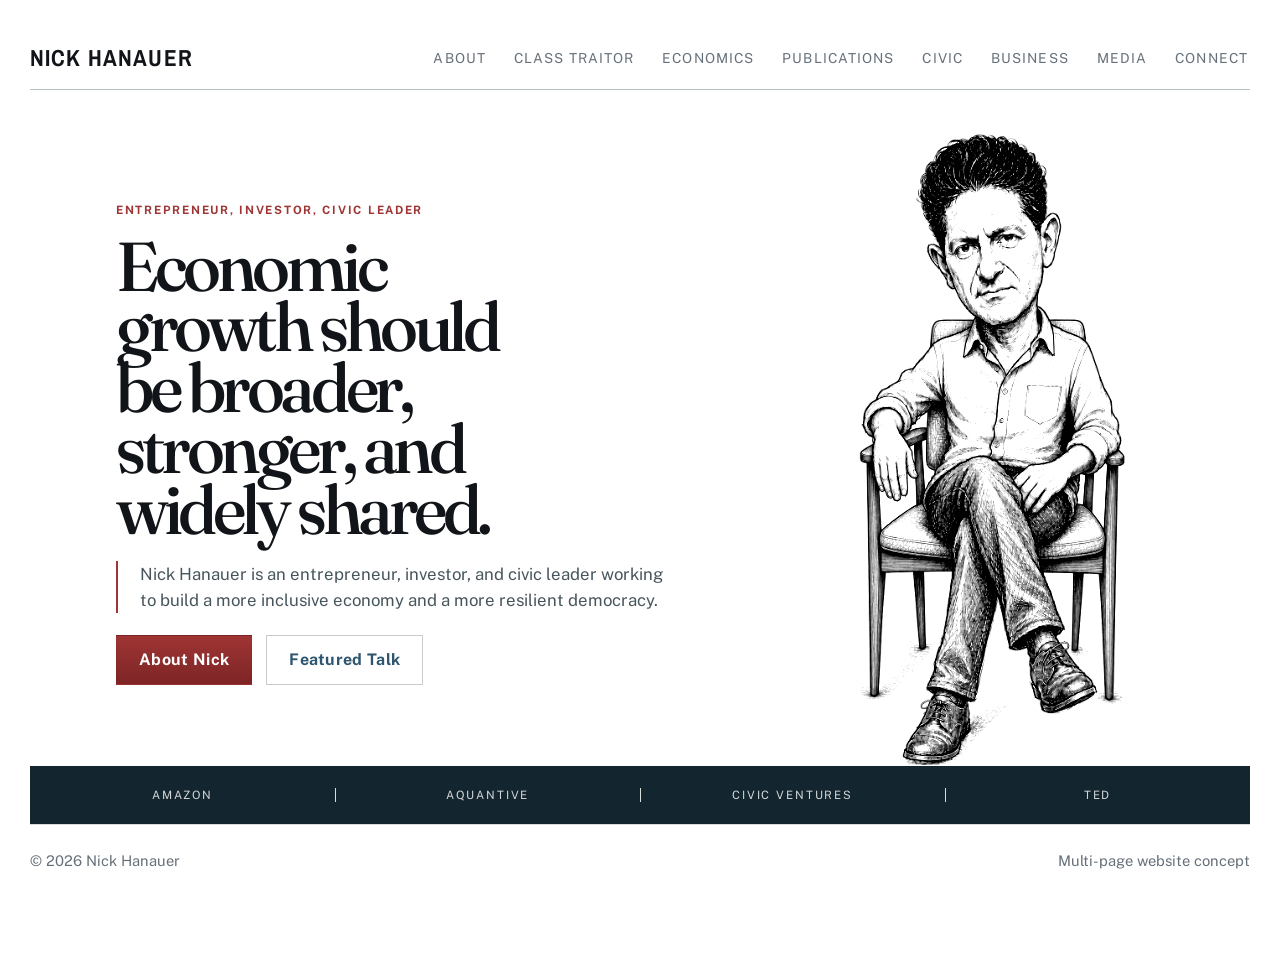
==== commit 54f2de45: "Blend transparent hero and fit laptop viewport" ====
--- a/index.html
+++ b/index.html
@@ -42,7 +42,7 @@
           </div>
           <div class="hero-portrait-wrap">
             <figure class="hero-portrait">
-              <img src="./assets/nick-hero-caricature-newspaper-color-v10.png" alt="Subtly color-washed editorial illustration of Nick Hanauer seated in a narrow modern wood chair">
+              <img src="./assets/nick-hero-caricature-newspaper-color-v11-transparent.png" alt="Black-and-white editorial illustration of Nick Hanauer seated in a narrow modern wood chair">
             </figure>
           </div>
         </section>
--- a/styles.css
+++ b/styles.css
@@ -1725,6 +1725,43 @@
   border-left-color: rgba(255, 255, 255, 0.24);
 }
 
+@media (min-width: 901px) and (max-height: 950px) {
+  .home-page .hero {
+    margin-top: 2rem;
+  }
+
+  .home-page .hero-copy {
+    padding: 2rem clamp(2.5rem, 5vw, 5rem) 2rem 0;
+  }
+
+  .home-page .hero h1 {
+    font-size: clamp(3.6rem, min(5.4vw, 8.5vh), 5.5rem);
+    line-height: 0.88;
+  }
+
+  .home-page .hero .eyebrow {
+    margin-bottom: 1.15rem;
+  }
+
+  .home-page .hero-text {
+    line-height: 1.55;
+    margin-top: 1.35rem;
+  }
+
+  .home-page .hero-actions {
+    margin-top: 1.35rem;
+  }
+
+  .home-page .hero-portrait-wrap {
+    min-height: calc(100vh - 16rem);
+  }
+
+  .home-page .hero-portrait img {
+    max-height: calc(100vh - 16rem);
+    width: auto;
+  }
+}
+
 .detail-page main {
   min-height: 72vh;
 }
@@ -3027,6 +3064,7 @@
 }
 
 .civic-page .civic-content {
+  align-items: stretch;
   display: grid;
   gap: 0;
   grid-column: 1;
@@ -3074,6 +3112,8 @@
 
 .civic-page .civic-body {
   background: var(--civic-paper);
+  display: flex;
+  flex-direction: column;
   min-height: 32rem;
   padding: clamp(2.5rem, 5vw, 5rem);
 }
@@ -3093,13 +3133,9 @@
 
 .civic-page .civic-content .hero-actions {
   align-items: center;
-  background: var(--civic-paper);
   display: flex;
-  grid-column: 2;
-  margin: -7rem 0 0;
-  padding: 0 clamp(2.5rem, 5vw, 5rem) clamp(2.5rem, 5vw, 5rem);
-  position: relative;
-  z-index: 1;
+  margin: auto 0 0;
+  padding: 1rem 0 0;
 }
 
 .civic-page .button-solid {
@@ -3192,7 +3228,7 @@
 }
 
 .media-page .media-rail .section-kicker {
-  align-self: end;
+  align-self: start;
   color: var(--ted-red);
   grid-column: 1 / -1;
   margin: 0;
@@ -3231,6 +3267,7 @@
   font-size: 1.08rem;
   line-height: 1.75;
   margin: 0;
+  margin-bottom: -0.45rem;
   max-width: 31rem;
 }
 
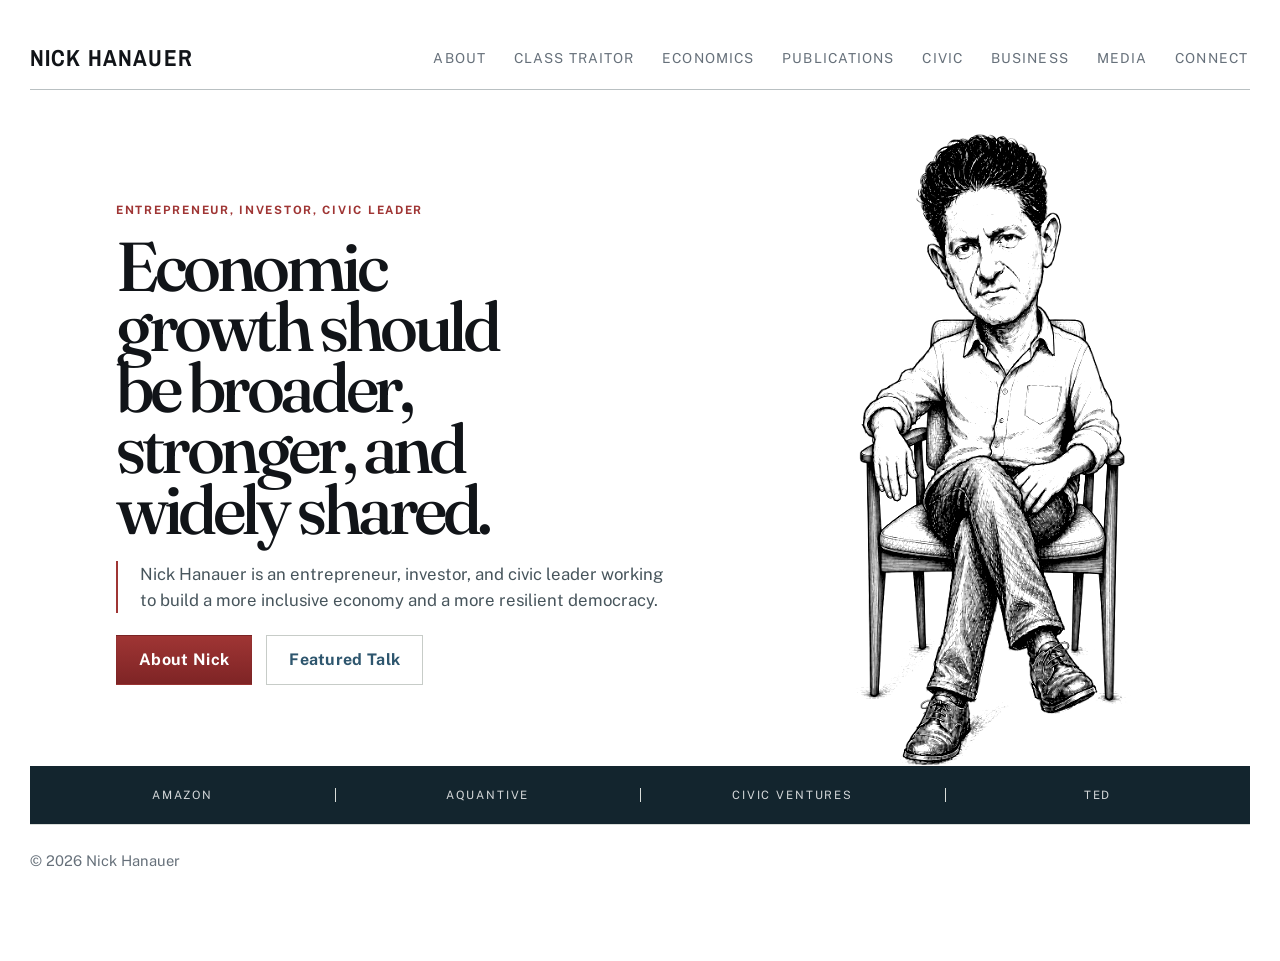
==== commit 34f2bd8f: "Automate Class Traitor videos and site footers" ====
--- a/index.html
+++ b/index.html
@@ -12,7 +12,7 @@
     <link rel="preconnect" href="https://fonts.gstatic.com" crossorigin>
     <link href="https://fonts.googleapis.com/css2?family=Archivo+Narrow:wght@600;700&family=Public+Sans:ital,wght@0,400;0,500;0,600;0,700;0,800;1,300;1,400&family=Fraunces:opsz,wght@9..144,500;9..144,600&display=swap" rel="stylesheet">
     <link rel="stylesheet" href="./styles.css?v=17">
-    <script src="./script.js?v=3" defer></script>
+    <script src="./script.js?v=4" defer></script>
   </head>
   <body class="home-page">
     <div class="page-shell">
@@ -55,8 +55,7 @@
         </section>
       </main>
       <footer class="site-footer">
-        <p>© 2026 Nick Hanauer</p>
-        <p>Multi-page website concept</p>
+        <p>© <span data-current-year>2026</span> Nick Hanauer</p>
       </footer>
     </div>
   </body>
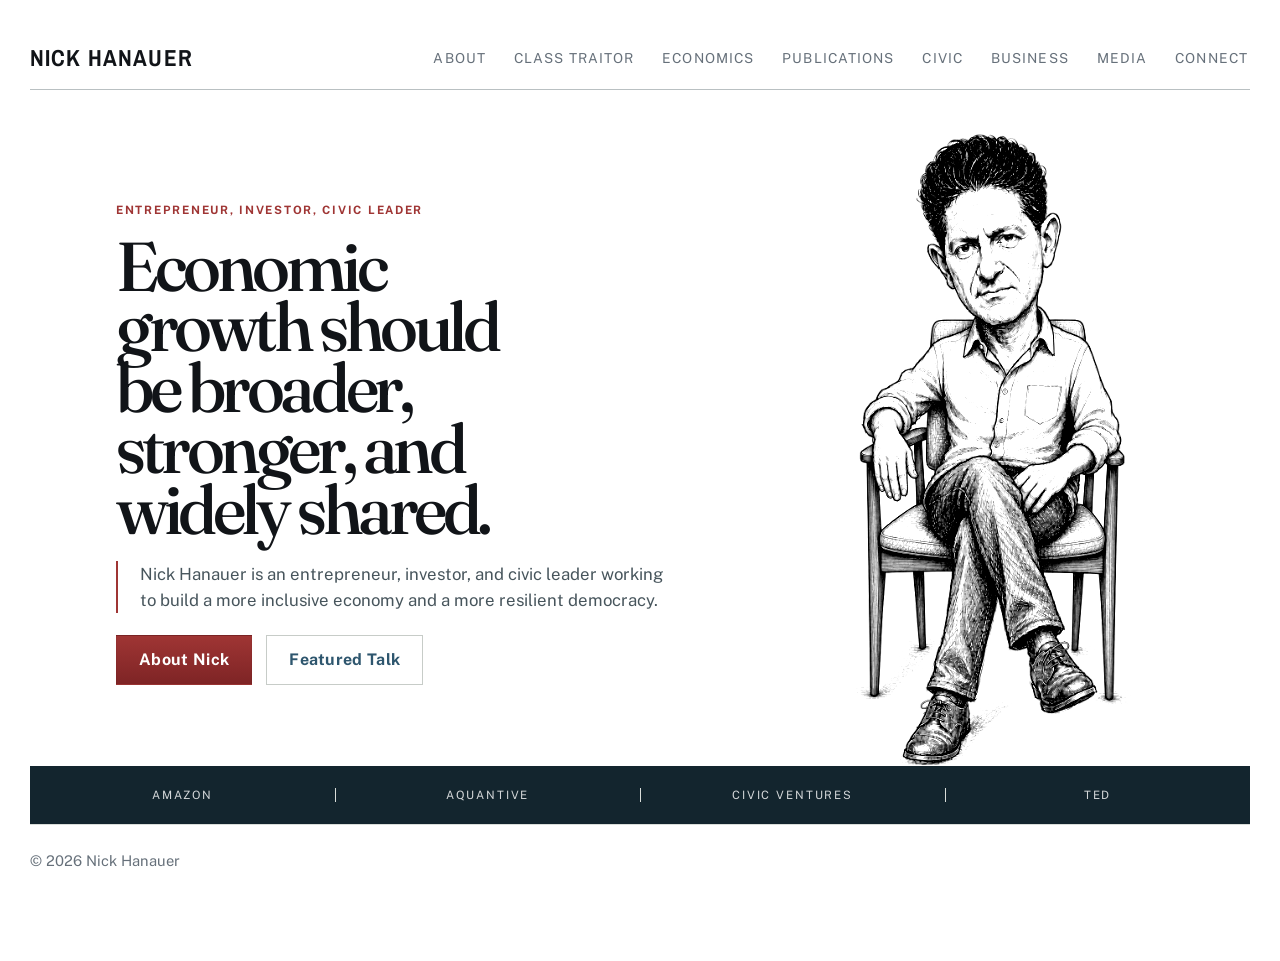
==== commit 6296112c: "Optimize homepage hero loading" ====
--- a/index.html
+++ b/index.html
@@ -3,16 +3,20 @@
   <head>
     <meta charset="UTF-8">
     <meta name="viewport" content="width=device-width, initial-scale=1.0">
+    <link rel="icon" href="./assets/favicon.svg" type="image/svg+xml">
+    <link rel="icon" href="./assets/favicon-32.png" sizes="32x32" type="image/png">
+    <link rel="apple-touch-icon" href="./assets/apple-touch-icon.png">
     <title>Nick Hanauer | Entrepreneur, Investor, Civic Leader</title>
     <meta name="description" content="Nick Hanauer is an entrepreneur, investor, and civic leader focused on building a more inclusive economy.">
     <meta property="og:title" content="Nick Hanauer | Entrepreneur, Investor, Civic Leader">
     <meta property="og:description" content="Nick Hanauer is an entrepreneur, investor, and civic leader focused on building a more inclusive economy.">
     <meta property="og:type" content="website">
+    <link rel="preload" href="./assets/nick-hero-caricature-newspaper-color-v11-transparent.webp" as="image" type="image/webp" fetchpriority="high">
     <link rel="preconnect" href="https://fonts.googleapis.com">
     <link rel="preconnect" href="https://fonts.gstatic.com" crossorigin>
     <link href="https://fonts.googleapis.com/css2?family=Archivo+Narrow:wght@600;700&family=Public+Sans:ital,wght@0,400;0,500;0,600;0,700;0,800;1,300;1,400&family=Fraunces:opsz,wght@9..144,500;9..144,600&display=swap" rel="stylesheet">
-    <link rel="stylesheet" href="./styles.css?v=17">
-    <script src="./script.js?v=4" defer></script>
+    <link rel="stylesheet" href="./styles.css?v=47">
+    <script src="./script.js?v=6" defer></script>
   </head>
   <body class="home-page">
     <div class="page-shell">
@@ -42,7 +46,7 @@
           </div>
           <div class="hero-portrait-wrap">
             <figure class="hero-portrait">
-              <img src="./assets/nick-hero-caricature-newspaper-color-v11-transparent.png" alt="Black-and-white editorial illustration of Nick Hanauer seated in a narrow modern wood chair">
+              <img src="./assets/nick-hero-caricature-newspaper-color-v11-transparent.webp" width="1024" height="1536" fetchpriority="high" decoding="async" alt="Editorial illustration of Nick Hanauer seated in a narrow modern wood chair">
             </figure>
           </div>
         </section>
--- a/styles.css
+++ b/styles.css
@@ -36,6 +36,35 @@
   background: #ffffff;
 }
 
+.page-shell {
+  animation: page-enter 220ms ease-out backwards;
+  transition: opacity 170ms ease, transform 170ms ease;
+}
+
+body.page-leaving .page-shell {
+  opacity: 0;
+  transform: translateY(2px);
+}
+
+@keyframes page-enter {
+  from {
+    opacity: 0;
+    transform: translateY(2px);
+  }
+
+  to {
+    opacity: 1;
+    transform: translateY(0);
+  }
+}
+
+@media (prefers-reduced-motion: reduce) {
+  .page-shell {
+    animation: none;
+    transition: none;
+  }
+}
+
 img,
 iframe {
   max-width: 100%;
@@ -1972,6 +2001,37 @@
   border-right: 1px solid var(--line);
 }
 
+.about-page .media-mention img {
+  filter: none;
+  height: auto;
+  object-fit: contain;
+}
+
+.about-page .media-mention-forbes img {
+  max-height: 2.75rem;
+  max-width: 74%;
+}
+
+.about-page .media-mention-bi img {
+  max-height: 2.1rem;
+  max-width: 88%;
+}
+
+.about-page .media-mention-times img {
+  max-height: 2.45rem;
+  max-width: 88%;
+}
+
+.about-page .media-mention-ted img {
+  max-height: 3rem;
+  max-width: 68%;
+}
+
+.about-page .media-mention-cnbc img {
+  max-height: 3.15rem;
+  max-width: 72%;
+}
+
 .media-wordmark {
   color: var(--about-ink);
   font-family: "Fraunces", Georgia, serif;
@@ -2051,6 +2111,40 @@
   top: 0.22em;
 }
 
+.home-page .hero-portrait-wrap::before,
+.publications-page .publications-rail::after,
+.publication-archive-hero::after,
+.business-page .business-rail::after,
+.connect-page .contact-rail::after,
+.civic-page .civic-rail::after,
+.media-page .media-rail::after {
+  animation: editorial-word-reveal 1.35s cubic-bezier(0.2, 0.75, 0.2, 1) 120ms both;
+}
+
+@keyframes editorial-word-reveal {
+  from {
+    opacity: 0;
+    transform: translateX(7%) scale(0.985);
+  }
+
+  to {
+    opacity: 1;
+    transform: translateX(0) scale(1);
+  }
+}
+
+@media (prefers-reduced-motion: reduce) {
+  .home-page .hero-portrait-wrap::before,
+  .publications-page .publications-rail::after,
+  .publication-archive-hero::after,
+  .business-page .business-rail::after,
+  .connect-page .contact-rail::after,
+  .civic-page .civic-rail::after,
+  .media-page .media-rail::after {
+    animation: none;
+  }
+}
+
 .publications-page .publications-rail .section-kicker {
   align-self: end;
   color: #d7a39b;
@@ -2120,6 +2214,33 @@
   font-size: 1rem;
   font-weight: 600;
   line-height: 1;
+}
+
+.publication-outlets .publication-wordmark img {
+  display: block;
+  height: auto;
+  max-height: 2.4rem;
+  max-width: 88%;
+  object-fit: contain;
+  width: auto;
+}
+
+.publication-outlets .publication-democracy img {
+  max-height: 2.8rem;
+}
+
+.publication-outlets .publication-tnr img {
+  max-width: 92%;
+}
+
+.publication-outlets .publication-time img {
+  max-height: 2.65rem;
+  max-width: 72%;
+}
+
+.publication-outlets .publication-prospect img {
+  max-height: 2.9rem;
+  max-width: 94%;
 }
 
 .publication-geekwire {
@@ -2309,14 +2430,14 @@
 }
 
 .publication-archive-hero {
-  align-items: end;
+  align-items: flex-start;
   background: linear-gradient(115deg, #13252e 0%, #183746 58%, #32677e 100%);
   border: 1px solid rgba(255, 255, 255, 0.22);
   box-shadow: inset 0 0 0 1.25rem rgba(19, 37, 46, 0.22);
   color: #fff;
-  display: grid;
-  gap: clamp(2rem, 6vw, 7rem);
-  grid-template-columns: minmax(0, 1.35fr) minmax(18rem, 0.6fr);
+  display: flex;
+  flex-direction: column;
+  justify-content: flex-end;
   min-height: clamp(29rem, 48vw, 42rem);
   overflow: hidden;
   padding: clamp(3.5rem, 8vw, 8rem);
@@ -2341,6 +2462,10 @@
   z-index: 1;
 }
 
+.publication-archive-title {
+  max-width: 48rem;
+}
+
 .publication-archive-hero .section-kicker {
   color: #d7a39b;
   margin: 0 0 3rem;
@@ -2357,22 +2482,29 @@
   max-width: 9ch;
 }
 
-.publication-archive-intro {
-  display: grid;
-  gap: 2rem;
-  justify-items: start;
-}
-
-.publication-archive-intro p {
+.publication-archive-deck {
   color: rgba(255, 255, 255, 0.72);
   line-height: 1.7;
-  margin: 0;
-  max-width: 28rem;
-}
-
-.publication-archive-intro .button-outline {
-  border-color: rgba(255, 255, 255, 0.72);
+  margin: 2.25rem 0 0;
+  max-width: 32rem;
+}
+
+.publication-archive-back {
+  border-bottom: 1px solid rgba(255, 255, 255, 0.55);
   color: #fff;
+  font-family: "Archivo Narrow", sans-serif;
+  font-size: 0.82rem;
+  font-weight: 700;
+  letter-spacing: 0.08em;
+  position: absolute;
+  right: clamp(3.5rem, 8vw, 8rem);
+  text-decoration: none;
+  text-transform: uppercase;
+  top: clamp(3.5rem, 8vw, 8rem);
+}
+
+.publication-archive-back:hover {
+  border-bottom-color: #fff;
 }
 
 .publication-archive-content {
@@ -2447,6 +2579,33 @@
   min-width: 0;
 }
 
+.publication-archive-page .list-row .publication-wordmark img {
+  display: block;
+  height: auto;
+  max-height: 2.25rem;
+  max-width: 100%;
+  object-fit: contain;
+  width: min(11rem, 100%);
+}
+
+.publication-archive-page .list-row .publication-tnr img {
+  max-height: 1.65rem;
+  width: min(12.5rem, 100%);
+}
+
+.publication-archive-page .list-row .publication-seattle-times img {
+  max-height: 1.65rem;
+}
+
+.publication-archive-page .list-row .publication-time img,
+.publication-archive-page .list-row .publication-ted img {
+  max-height: 2.55rem;
+}
+
+.publication-archive-page .list-row .publication-prospect img {
+  max-height: 2.65rem;
+}
+
 .publications-page .list-row:first-child .list-label {
   color: #d17b72;
   padding-top: 2rem;
@@ -2473,8 +2632,12 @@
 }
 
 .publications-page .list-row:first-child .publication-wordmark {
-  color: #f1a04f;
-  font-size: 1.5rem;
+  background: transparent;
+  padding: 0;
+}
+
+.publications-page .list-row:first-child .publication-wordmark img {
+  filter: brightness(1.75) saturate(1.15);
 }
 
 /* Business venture profile */
@@ -2664,9 +2827,14 @@
   background: var(--business-paper);
   border: 0;
   border-bottom: 1px solid rgba(19, 37, 46, 0.16);
+  display: grid;
+  gap: 1.5rem;
+  grid-template-rows: auto 7rem auto;
+  justify-items: center;
   min-height: 17.5rem;
   padding: clamp(2rem, 4vw, 4rem);
   position: relative;
+  text-align: center;
 }
 
 .business-page .business-highlight:nth-child(odd) {
@@ -2698,11 +2866,49 @@
   max-width: 9ch;
 }
 
+.business-page .business-highlight .business-outcome-logo {
+  align-items: center;
+  display: flex;
+  justify-content: center;
+  margin: 0;
+  max-width: none;
+  min-height: 0;
+  width: 100%;
+}
+
+.business-outcome-logo img {
+  display: block;
+  height: auto;
+  max-height: 4.75rem;
+  max-width: min(15rem, 100%);
+  object-fit: contain;
+  width: auto;
+}
+
+.business-outcome-logo-aquantive img {
+  max-height: none;
+  max-width: none;
+  mix-blend-mode: multiply;
+  width: min(16rem, 100%);
+}
+
+.business-outcome-logo-insitu img {
+  max-height: none;
+  max-width: none;
+  width: min(13.25rem, 100%);
+}
+
+.business-outcome-logo-market-leader img {
+  max-height: none;
+  max-width: none;
+  width: min(16rem, 100%);
+}
+
 .business-page .business-highlight p {
   color: #52646b;
   font-size: 1rem;
   line-height: 1.55;
-  margin-top: 1rem;
+  margin: 0;
   max-width: 24rem;
 }
 
@@ -3243,12 +3449,10 @@
 }
 
 .ted-wordmark {
-  color: var(--ted-red);
-  font-family: Arial, Helvetica, sans-serif;
-  font-size: clamp(7rem, 17vw, 17rem);
-  font-weight: 900;
-  letter-spacing: -0.085em;
-  line-height: 0.68;
+  display: block;
+  height: auto;
+  max-width: 100%;
+  width: clamp(17rem, 31vw, 31rem);
 }
 
 .ted-tagline {
@@ -3367,7 +3571,7 @@
 
 .class-traitor-page .site-header {
   background: rgba(13, 27, 39, 0.96);
-  border-bottom: 1px dashed rgba(246, 185, 29, 0.72);
+  border-bottom: 1px dashed var(--ct-yellow);
 }
 
 .class-traitor-page .brand,
@@ -3386,9 +3590,10 @@
 }
 
 .class-traitor-page .detail-section {
-  border: 1px dashed rgba(246, 185, 29, 0.52);
+  --ct-section-gutter: clamp(1.5rem, 4vw, 4rem);
+  border-bottom: 0;
   margin: clamp(1rem, 2vw, 2rem) 0 3rem;
-  padding: clamp(1.5rem, 4vw, 4rem);
+  padding: 0;
 }
 
 .class-traitor-page .class-traitor-layout,
@@ -3438,36 +3643,39 @@
 }
 
 .class-traitor-page .class-traitor-logo-heading {
-  margin-left: auto;
-  margin-right: auto;
+  margin-left: var(--ct-section-gutter);
+  margin-right: var(--ct-section-gutter);
+  margin-top: 0;
   max-width: none;
+  overflow: hidden;
   position: relative;
-  width: 100%;
+  width: auto;
 }
 
 .class-traitor-page .class-traitor-logo-heading img {
-  width: 100%;
-}
-
-.class-traitor-page .class-traitor-logo-heading::after {
-  border: 1px dashed rgba(246, 185, 29, 0.9);
-  content: "";
-  inset: clamp(0.55rem, 1vw, 0.9rem);
-  pointer-events: none;
-  position: absolute;
+  max-width: none;
+  transform: translateX(-26.6%);
+  width: 190%;
 }
 
 .class-traitor-page .class-traitor-topline p {
   color: var(--ct-tan);
   font-size: clamp(1.2rem, 1.8vw, 1.65rem);
   line-height: 1.34;
-  max-width: 40rem;
+  max-width: 46rem;
 }
 
 .class-traitor-page .class-traitor-content {
-  display: grid;
-  gap: 1.5rem 2rem;
+  align-items: center;
+  display: grid;
+  column-gap: clamp(2.5rem, 5vw, 5rem);
+  row-gap: 1.5rem;
   grid-template-columns: minmax(0, 1fr) auto;
+  padding: var(--ct-section-gutter);
+}
+
+.class-traitor-page .class-traitor-layout {
+  gap: 0;
 }
 
 .class-traitor-page .class-traitor-topline {
@@ -3476,11 +3684,11 @@
 }
 
 .class-traitor-page .class-traitor-header {
+  align-self: center;
   background: transparent;
   box-shadow: none;
   justify-content: flex-end;
   min-height: auto;
-  align-self: end;
   grid-column: 2;
 }
 
@@ -3505,12 +3713,13 @@
 }
 
 .class-traitor-page .class-traitor-stage {
-  margin-top: 1.25rem;
+  margin-top: 0.75rem;
 }
 
 .class-traitor-page .class-traitor-stage-frame {
-  border: 1px solid rgba(234, 220, 194, 0.48);
   box-shadow: 14px 14px 0 var(--ct-navy-deep);
+  outline: 1px dashed var(--ct-yellow);
+  outline-offset: clamp(0.55rem, 1vw, 0.9rem);
 }
 
 .class-traitor-main-poster::after {
@@ -3553,10 +3762,10 @@
 
 .class-traitor-library-heading {
   align-items: end;
-  border-top: 1px dashed rgba(246, 185, 29, 0.5);
+  border-top: 1px dashed var(--ct-yellow);
   display: flex;
   justify-content: space-between;
-  margin-top: clamp(2.5rem, 5vw, 4.5rem);
+  margin-top: clamp(2rem, 3vw, 3rem);
   padding-top: 1.5rem;
 }
 
@@ -3576,20 +3785,20 @@
 
 .class-traitor-page .class-traitor-videos {
   gap: 1px;
-  margin-top: 1.5rem;
+  margin-top: 0.75rem;
 }
 
 .class-traitor-page .class-traitor-video {
-  background: var(--ct-navy-deep);
-  border: 1px solid rgba(234, 220, 194, 0.3);
-  padding: 0.65rem;
+  background: transparent;
+  border: 0;
+  padding: 0;
 }
 
 .class-traitor-video-meta {
   display: grid;
-  gap: 0.5rem;
+  gap: 0.65rem;
   grid-template-columns: auto 1fr;
-  padding: 1.15rem 0.35rem 0.55rem;
+  padding: 1.65rem 0.1rem 0;
 }
 
 .class-traitor-video-meta span {
@@ -3616,9 +3825,18 @@
   background: var(--ct-navy-deep);
 }
 
+.class-traitor-page .class-traitor-videos {
+  gap: clamp(2.25rem, 3vw, 3rem);
+}
+
+.class-traitor-page .class-traitor-frame {
+  outline: 1px dashed var(--ct-yellow);
+  outline-offset: clamp(0.55rem, 1vw, 0.9rem);
+}
+
 .class-traitor-page .site-footer {
   background: transparent;
-  border-top: 1px dashed rgba(246, 185, 29, 0.52);
+  border-top: 1px dashed var(--ct-yellow);
   color: rgba(234, 220, 194, 0.68);
 }
 
@@ -3626,7 +3844,8 @@
 .economics-page {
   --pe-red: #8f2f34;
   --pe-red-deep: #74252a;
-  --pe-blue: #3f6b82;
+  --pe-logo-red: #882c30;
+  --pe-blue: #38637b;
   --pe-blue-deep: #31596f;
   --pe-paper: #fffdf8;
   background: var(--pe-blue);
@@ -3641,7 +3860,8 @@
 }
 
 .economics-page .site-header {
-  background: rgba(116, 37, 42, 0.96);
+  background: var(--pe-logo-red);
+  border-color: transparent;
   border-bottom: 2px solid rgba(255, 255, 255, 0.82);
   padding-left: clamp(1rem, 2.4vw, 2rem);
   padding-right: clamp(1rem, 2.4vw, 2rem);
@@ -3663,8 +3883,23 @@
 }
 
 .economics-page .detail-section {
-  margin: 0;
-  padding-top: clamp(3.5rem, 7vw, 7rem);
+  background: linear-gradient(
+    to bottom,
+    var(--pe-logo-red) 0,
+    var(--pe-logo-red) calc(clamp(1rem, 2vw, 2rem) + 1rem),
+    var(--pe-blue) calc(clamp(1rem, 2vw, 2rem) + 1rem),
+    var(--pe-blue) 100%
+  );
+  margin: 0;
+  padding-top: clamp(1rem, 2vw, 2rem);
+}
+
+.economics-page .economics-layout {
+  gap: clamp(1rem, 2vw, 2rem);
+}
+
+.economics-page .economics-rail {
+  padding-top: 0;
 }
 
 .economics-page .section-kicker,
@@ -3686,23 +3921,24 @@
 .economics-page .economics-logo-heading {
   margin-left: auto;
   margin-right: auto;
-  max-width: 56rem;
+  max-width: none;
+  width: 100%;
 }
 
 .economics-page .economics-logo-heading img {
-  border: 2px solid rgba(255, 255, 255, 0.9);
-  box-shadow: 12px 12px 0 var(--pe-red-deep);
+  border: 0;
+  box-shadow: none;
 }
 
 .economics-page .economics-topline {
-  margin: clamp(2rem, 4vw, 4rem) auto 0;
-  text-align: center;
+  margin: clamp(1rem, 2vw, 2rem) auto 0;
+  text-align: left;
 }
 
 .economics-page .economics-topline p {
   margin-left: auto;
   margin-right: auto;
-  max-width: 38rem;
+  max-width: 68rem;
 }
 
 .economics-page .economics-topline p,
@@ -3712,7 +3948,7 @@
 
 .economics-page .economics-topline p {
   font-size: clamp(1.3rem, 2vw, 1.85rem);
-  max-width: 48rem;
+  max-width: 68rem;
 }
 
 .economics-page .economics-quote-display {
@@ -4277,6 +4513,12 @@
     min-height: 5rem;
   }
 
+  .publication-archive-back {
+    align-self: flex-end;
+    margin-bottom: 2.5rem;
+    position: static;
+  }
+
   .publication-image-grid {
     grid-template-columns: 1fr;
   }
@@ -4287,7 +4529,7 @@
   }
 
   .ted-wordmark {
-    font-size: clamp(6.5rem, 36vw, 10rem);
+    width: min(100%, 19rem);
   }
 
   .civic-page .civic-rail {
